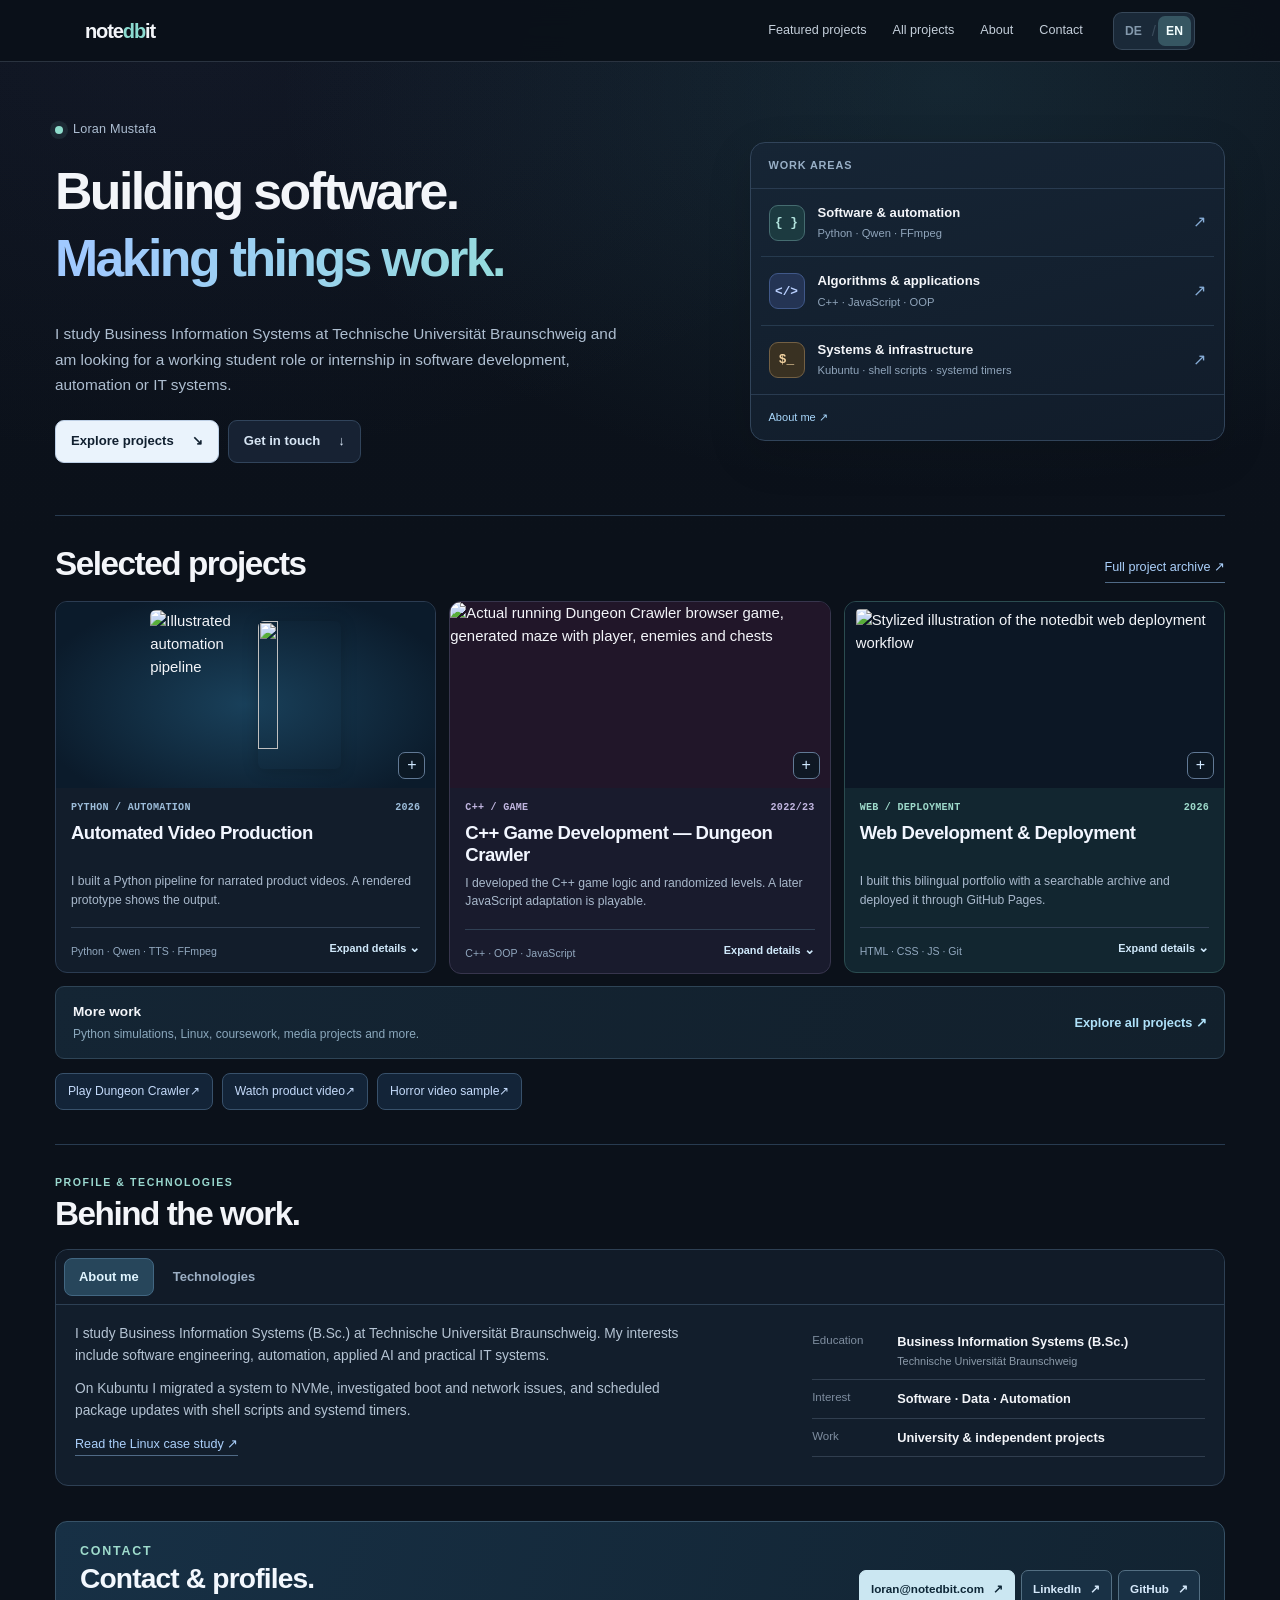
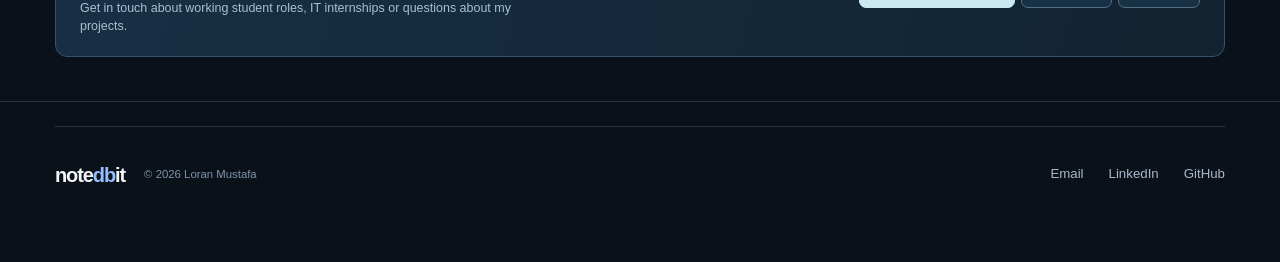
==== index.html @ 92173fb7 "Prepare notedbit portfolio for internship and working student applications" ====
<!DOCTYPE html>

<html lang="en"><head><meta charset="utf-8"/><meta content="width=device-width,initial-scale=1" name="viewport"/><title data-de="Loran Mustafa — Softwareentwicklung &amp; Automatisierung | notedbit">Loran Mustafa — Software Development &amp; Automation | notedbit</title><meta content="Loran Mustafa, Business Information Systems student seeking working student roles and internships. Selected projects in Python, C++, web development and Linux automation." data-content-de="Loran Mustafa studiert Wirtschaftsinformatik und sucht eine Werkstudentenstelle oder ein Praktikum. Projekte mit Python, C++, Webentwicklung und Linux-Automatisierung." name="description"/><meta content="#0a1018" name="theme-color"/><link href="https://notedbit.com/" rel="canonical"/><meta content="website" property="og:type"/><meta content="Loran Mustafa — Software Development &amp; Automation | notedbit" data-content-de="Loran Mustafa — Softwareentwicklung &amp; Automatisierung | notedbit" property="og:title"/><meta content="Loran Mustafa, Business Information Systems student seeking working student roles and internships. Selected projects in Python, C++, web development and Linux automation." data-content-de="Loran Mustafa studiert Wirtschaftsinformatik und sucht eine Werkstudentenstelle oder ein Praktikum. Projekte mit Python, C++, Webentwicklung und Linux-Automatisierung." property="og:description"/><meta content="https://notedbit.com/" property="og:url"/><meta content="https://notedbit.com/assets/og-preview.png" property="og:image"/><link href="assets/favicon.svg" rel="icon" type="image/svg+xml"/><link href="style.css" rel="stylesheet"/><script defer="" src="language.js"></script><script defer="" src="script.js"></script></head><body><a class="skip-link" href="#main-content"><span data-de="Zum Inhalt springen">Skip to content</span></a><header class="site-header" data-header=""><div class="nav-shell shell"><a aria-label="notedbit home" class="brand wordmark" href="index.html"><span>note</span><span class="wordmark-db">db</span><span>it</span></a><button aria-controls="primary-nav" aria-expanded="false" aria-label="Open navigation" class="nav-toggle" data-nav-toggle="" type="button"><span></span><span></span></button><nav aria-label="Primary navigation" class="site-nav" id="primary-nav"><a href="index.html#work"><span data-de="Ausgewählte Projekte">Featured projects</span></a><a href="projects/"><span data-de="Alle Projekte">All projects</span></a><a href="index.html#about"><span data-de="Über mich">About</span></a><a href="index.html#contact"><span data-de="Kontakt">Contact</span></a></nav><div aria-label="Sprache / Language" class="language-switch" data-language-switch="" role="group"><button aria-label="Deutsch wählen" aria-pressed="false" data-lang="de" lang="de" type="button">DE</button><span aria-hidden="true">/</span><button aria-label="Choose English" aria-pressed="true" data-lang="en" lang="en" type="button">EN</button></div></div></header>
<main class="studio-main" id="main-content" tabindex="-1">
<section class="studio-hero shell" id="top">
<div class="studio-hero-intro"><div class="studio-eyebrow"><span aria-hidden="true" class="studio-indicator"></span> Loran Mustafa</div>
<h1><span data-de="Software entwickeln.">Building software.</span><span class="studio-highlight" data-de="Ideen umsetzen.">Making things work.</span></h1>
<p class="studio-lede" data-de="Ich studiere Wirtschaftsinformatik an der Technischen Universität Braunschweig und suche eine Werkstudentenstelle oder ein Praktikum in Softwareentwicklung, Automatisierung oder IT-Systemen.">I study Business Information Systems at Technische Universität Braunschweig and am looking for a working student role or internship in software development, automation or IT systems.</p>
<div class="studio-hero-actions"><a class="studio-primary" href="#work"><span data-de="Projekte entdecken">Explore projects</span><span aria-hidden="true">↘</span></a><a class="studio-secondary" href="#contact"><span data-de="Kontakt aufnehmen">Get in touch</span><span aria-hidden="true">↓</span></a></div>
</div>
<aside aria-label="Project focus" class="studio-hero-focus" data-aria-label-de="Projektschwerpunkte"><div class="studio-hero-focus-top"><span data-de="ARBEITSGEBIETE">WORK AREAS</span></div>
<div class="studio-focus-rows">
<a href="projects/#video"><span aria-hidden="true" class="studio-focus-symbol studio-focus-symbol--mint">{ }</span><span><strong><span data-de="Software &amp; Automatisierung">Software &amp; automation</span></strong><small>Python · Qwen · FFmpeg</small></span><span aria-hidden="true">↗</span></a>
<a href="projects/#dungeon"><span aria-hidden="true" class="studio-focus-symbol studio-focus-symbol--blue">&lt;/&gt;</span><span><strong><span data-de="Algorithmen &amp; Anwendungen">Algorithms &amp; applications</span></strong><small>C++ · JavaScript · OOP</small></span><span aria-hidden="true">↗</span></a>
<a href="projects/linux-automation.html"><span aria-hidden="true" class="studio-focus-symbol studio-focus-symbol--amber">$_</span><span><strong><span data-de="Systeme &amp; Infrastruktur">Systems &amp; infrastructure</span></strong><small data-de="Kubuntu · Shell-Skripte · systemd-Timer">Kubuntu · shell scripts · systemd timers</small></span><span aria-hidden="true">↗</span></a>
</div>
<div class="studio-focus-bottom"><a href="#about"><span data-de="Über mich">About me</span> ↗</a></div>
</aside>
</section>
<section class="studio-work shell" id="work"><header class="studio-section-header"><div><h2 data-de="Ausgewählte Projekte">Selected projects</h2></div><a class="studio-small-link" href="projects/"><span data-de="Gesamtes Projektarchiv">Full project archive</span> ↗</a></header>
<div class="studio-project-grid"><details class="studio-project" id="featured-video">
<summary aria-label="Automated Video Production — project information" data-aria-label-de="Automatisierte Videoproduktion — Projektinformationen"><div class="studio-project-cover"><img alt="Illustrated automation pipeline" class="studio-cover-workflow" data-alt-de="Illustration der Automatisierungspipeline" loading="lazy" onerror="this.onerror=null;this.src='assets/trending-trove-poster.jpg'" src="assets/automated-video-thumbnail.webp"/><img alt="" aria-hidden="true" class="studio-cover-result" loading="lazy" src="assets/trending-trove-poster.jpg"/><span aria-hidden="true" class="studio-project-cover-mark">+</span></div>
<div class="studio-project-titleblock"><div class="studio-project-label"><span data-de="Python / Automatisierung">Python / Automation</span><span>2026</span></div><span class="archive-record-title"><span data-de="Automatisierte Videoproduktion">Automated Video Production</span></span><p class="archive-record-description"><span data-de="Ich habe eine Python-Pipeline für vertonte Produktvideos gebaut. Ein gerenderter Prototyp zeigt das Ergebnis.">I built a Python pipeline for narrated product videos. A rendered prototype shows the output.</span></p><div class="studio-project-foot"><span class="archive-record-stack">Python · Qwen · TTS · FFmpeg</span><span class="studio-project-more"><span class="studio-expand-label" data-de="Details aufklappen">Expand details</span><span class="studio-collapse-label" data-de="Schließen">Collapse</span> <span aria-hidden="true">⌄</span></span></div></div></summary>
<div class="studio-project-expanded"><p class="studio-project-expanded-kicker"><span data-de="Technische Umsetzung">Technical implementation</span></p><div class="archive-facts"><div class="archive-fact"><h4><span data-de="Von Produktinformationen zur Videoausgabe">From product information to video output</span></h4><p><span data-de="Die Anwendung soll aus ausgewählten Produktdaten vertonte Produktvideos im Hochformat erzeugen. Python verbindet Datenverarbeitung, lokale Textgenerierung, Audio und Rendering zu einem durchgängigen Ablauf.">The application is designed to generate narrated vertical product videos from selected product data. Python coordinates data processing, local text generation, audio and rendering in an end-to-end workflow.</span></p></div><div class="archive-fact"><h4><span data-de="Komponenten der Pipeline">Pipeline components</span></h4><p><span data-de="Die Pipeline verwendet ein lokales Qwen-Modell für Skripte, Kokoro zur Sprachsynthese und FFmpeg für das Videorendering. Szenenzeiten, Untertitel, Komposition und technische Prüfungen werden innerhalb der Anwendung verarbeitet. Eine Desktop-Oberfläche auf Basis von PySide6 gehört zum Projekt.">The pipeline uses a local Qwen model for scripts, Kokoro for speech synthesis and FFmpeg for video rendering. Scene timing, captions, composition and technical checks are handled within the application. A PySide6-based desktop interface is part of the project.</span></p></div></div><div class="studio-video-row"><video aria-label="Generated product video prototype" controls="" data-aria-label-de="Generierter Produktvideo-Prototyp" playsinline="" poster="assets/trending-trove-poster.jpg" preload="none"><source src="assets/trending-trove-prototype.mp4" type="video/mp4"/></video><p><span data-de="Frühere Ausgabe aus der Entwicklung, keine finale Version. Der dokumentierte Linux-Test verwendete eine andere Videodatei.">Earlier development output, not a final release. The documented Linux test used a different video file.</span></p></div><div class="studio-project-actions"><a class="studio-link" href="projects/#video"><span data-de="Projekt im Archiv">Open in archive</span> ↗</a><a class="studio-link muted" href="projects/trendingtrove.html"><span data-de="Ausführliche Dokumentation">Full case study</span> ↗</a></div></div>
</details><details class="studio-project" id="featured-dungeon">
<summary aria-label="C++ Game Development — Dungeon Crawler — project information" data-aria-label-de="C++-Spieleentwicklung — Dungeon Crawler — Projektinformationen"><div class="studio-project-cover"><img alt="Actual running Dungeon Crawler browser game, generated maze with player, enemies and chests" data-alt-de="Tatsächlicher laufender Dungeon Crawler im Browser mit Spielfigur, Gegnern und Truhen" loading="lazy" src="assets/dungeoncrawler-gameplay.png"/><span aria-hidden="true" class="studio-project-cover-mark">+</span></div>
<div class="studio-project-titleblock"><div class="studio-project-label"><span data-de="C++ / Spiel">C++ / Game</span><span>2022/23</span></div><span class="archive-record-title"><span data-de="C++-Spieleentwicklung — Dungeon Crawler">C++ Game Development — Dungeon Crawler</span></span><p class="archive-record-description"><span data-de="Ich habe die C++-Spiellogik und die zufällige Levelgenerierung entwickelt. Eine spätere JavaScript-Adaption ist spielbar.">I developed the C++ game logic and randomized levels. A later JavaScript adaptation is playable.</span></p><div class="studio-project-foot"><span class="archive-record-stack">C++ · OOP · JavaScript</span><span class="studio-project-more"><span class="studio-expand-label" data-de="Details aufklappen">Expand details</span><span class="studio-collapse-label" data-de="Schließen">Collapse</span> <span aria-hidden="true">⌄</span></span></div></div></summary>
<div class="studio-project-expanded"><p class="studio-project-expanded-kicker"><span data-de="Technische Umsetzung">Technical implementation</span></p><div class="archive-facts"><div class="archive-fact"><h4><span data-de="Ursprüngliches C++-Projekt">Original C++ project</span></h4><p><span data-de="Entwickelt im Rahmen von Algorithmen und Datenstrukturen an der Universität Osnabrück. Die ursprüngliche Umgebung verwendete AlgoViz / SVG für die Darstellung und umfasste Charaktere, Gegner, Kämpfe, Gegenstände, Truhen, Gold, Gifteffekte und Levelwechsel.">Developed as part of Algorithms and Data Structures at the University of Osnabrück. The original environment used AlgoViz / SVG for graphics and included characters, enemies, combat, items, chests, gold, poison effects and level progression.</span></p></div><div class="archive-fact"><h4><span data-de="Spiel- und Levelmechanik">Game and level logic</span></h4><p><span data-de="Der ursprüngliche Code enthält objektorientierte Klassen und eine rasterbasierte Dungeon-Logik. Zufällige Levelgenerierung und Prüfungen erreichbarer Bereiche gehören zur dokumentierten Implementierung. Der Browser-Port bildet ausgewählte Mechaniken mit JavaScript und den vorhandenen Pixel-Art-Grafiken nach.">The original code includes object-oriented classes and grid-based dungeon logic. Randomized level generation and checks for reachable areas are part of the documented implementation. The browser port reproduces selected mechanics using JavaScript and the existing pixel-art assets.</span></p></div></div><div class="studio-demo-note"><span data-de="Eine spielbare JavaScript-Adaption ist direkt im Projektarchiv integriert. Sie ist nicht die ursprüngliche C++-Ausführung.">The playable JavaScript adaptation is integrated into the project archive. It is not the original C++ executable.</span> <a href="projects/#dungeon"><span data-de="Spiel im Archiv laden">Load game in archive</span> ↗</a></div><div class="studio-project-actions"><a class="studio-link" href="projects/#dungeon"><span data-de="Projekt im Archiv">Open in archive</span> ↗</a><a class="studio-link muted" href="projects/dungeoncrawler.html"><span data-de="Ausführliche Dokumentation">Full case study</span> ↗</a></div></div>
</details><details class="studio-project" id="featured-website">
<summary aria-label="Web Development &amp; Deployment — project information" data-aria-label-de="Webentwicklung &amp; Bereitstellung — Projektinformationen"><div class="studio-project-cover"><img alt="Stylized illustration of the notedbit web deployment workflow" data-alt-de="Stilisierte Illustration der notedbit-Webentwicklung und Bereitstellung" loading="lazy" src="assets/web-deployment-thumbnail.webp"/><span aria-hidden="true" class="studio-project-cover-mark">+</span></div>
<div class="studio-project-titleblock"><div class="studio-project-label"><span data-de="Web / Bereitstellung">Web / Deployment</span><span>2026</span></div><span class="archive-record-title"><span data-de="Webentwicklung &amp; Bereitstellung">Web Development &amp; Deployment</span></span><p class="archive-record-description"><span data-de="Ich habe dieses zweisprachige Portfolio mit durchsuchbarem Archiv gebaut und über GitHub Pages bereitgestellt.">I built this bilingual portfolio with a searchable archive and deployed it through GitHub Pages.</span></p><div class="studio-project-foot"><span class="archive-record-stack">HTML · CSS · JS · Git</span><span class="studio-project-more"><span class="studio-expand-label" data-de="Details aufklappen">Expand details</span><span class="studio-collapse-label" data-de="Schließen">Collapse</span> <span aria-hidden="true">⌄</span></span></div></div></summary>
<div class="studio-project-expanded"><p class="studio-project-expanded-kicker"><span data-de="Technische Umsetzung">Technical implementation</span></p><div class="archive-facts"><div class="archive-fact"><h4><span data-de="HTML, CSS und JavaScript">Plain HTML, CSS and JavaScript</span></h4><p><span data-de="notedbit wird ohne Frontend-Framework oder Backend umgesetzt. Die Website enthält responsive Navigation, eine zweisprachige Oberfläche, Projektseiten, einen Videoplayer und eine interaktive JavaScript-Spieladaption.">notedbit is built without a frontend framework or backend. The site includes responsive navigation, a bilingual interface, project pages, a media player and an interactive JavaScript game adaptation.</span></p></div><div class="archive-fact"><h4><span data-de="Versioniert und veröffentlicht">Versioned and published</span></h4><p><span data-de="Der Quellcode wird mit Git und GitHub verwaltet und über GitHub Pages unter einer eigenen Domain bereitgestellt. Das öffentliche Repository dokumentiert die Seitenstruktur und den verfügbaren Quellcode.">The source is managed with Git and GitHub and served through GitHub Pages under a custom domain. The public repository documents the site structure and the available source code.</span></p></div></div><div class="studio-project-actions"><a class="studio-link" href="https://github.com/notedbit/notedbit"><span data-de="Quellcode ansehen">View source code</span> ↗</a><a class="studio-link muted" href="projects/web-development.html"><span data-de="Ausführliche Dokumentation">Full case study</span> ↗</a></div></div>
</details></div>
<div class="studio-more-work"><span><b><span data-de="Weitere Arbeiten">More work</span></b><span data-de="Python-Simulationen, Linux, Studienübungen, Medienprojekte und mehr.">Python simulations, Linux, coursework, media projects and more.</span></span><a href="projects/"><span data-de="Alle Projekte erkunden">Explore all projects</span> ↗</a></div><nav aria-label="Try the projects" class="studio-demo-shortcuts" data-aria-label-de="Projekte ausprobieren">
<a href="games/dungeoncrawler/" rel="noopener" target="_blank"><span data-de="Dungeon Crawler spielen">Play Dungeon Crawler</span> ↗</a>
<a href="projects/trendingtrove.html#video-sample"><span data-de="Produktvideo ansehen">Watch product video</span> ↗</a>
<a href="projects/#horror"><span data-de="Horror-Videobeispiel">Horror video sample</span> ↗</a>
</nav>
</section>
<section class="studio-about shell" id="about"><div class="studio-section-header studio-about-header"><div><p class="studio-section-label"><span data-de="PROFIL &amp; TECHNOLOGIEN">PROFILE &amp; TECHNOLOGIES</span></p><h2><span data-de="Hinter den Projekten.">Behind the work.</span></h2></div></div>
<div class="studio-tabs" data-studio-tabs="">
<div aria-label="Profile and technologies" class="studio-tab-list" data-aria-label-de="Profil und Technologien" role="tablist">
<button aria-controls="studio-panel-profile" aria-selected="true" data-studio-tab="profile" id="studio-tab-profile" role="tab" tabindex="0" type="button"><span data-de="Über mich">About me</span></button>
<button aria-controls="studio-panel-stack" aria-selected="false" data-studio-tab="stack" id="studio-tab-stack" role="tab" tabindex="-1" type="button"><span data-de="Technologien">Technologies</span></button>
</div>
<div aria-labelledby="studio-tab-profile" class="studio-tab-panel" id="studio-panel-profile" role="tabpanel" tabindex="0"><div class="profile-columns"><div class="profile-copy"><p><span data-de="Ich studiere Wirtschaftsinformatik (B.Sc.) an der Technischen Universität Braunschweig. Meine Interessen liegen in Softwareentwicklung, Automatisierung, angewandter KI und praktischen IT-Systemen.">I study Business Information Systems (B.Sc.) at Technische Universität Braunschweig. My interests include software engineering, automation, applied AI and practical IT systems.</span></p><p><span data-de="Unter Kubuntu habe ich ein System auf NVMe migriert, Boot- und Netzwerkprobleme untersucht und Paketupdates mit Shell-Skripten und systemd-Timern geplant.">On Kubuntu I migrated a system to NVMe, investigated boot and network issues, and scheduled package updates with shell scripts and systemd timers.</span></p><p><a class="studio-small-link" href="projects/linux-automation.html"><span data-de="Linux-Fallstudie lesen">Read the Linux case study</span> ↗</a></p></div><div class="profile-facts"><div><span><span data-de="Studium">Education</span></span><b><span data-de="Wirtschaftsinformatik (B.Sc.)">Business Information Systems (B.Sc.)</span></b><small>Technische Universität Braunschweig</small></div><div><span><span data-de="Interesse">Interest</span></span><b><span data-de="Software · Daten · Automatisierung">Software · Data · Automation</span></b></div><div><span><span data-de="Praxis">Work</span></span><b><span data-de="Studien- und Eigenprojekte">University &amp; independent projects</span></b></div></div></div></div>
<div aria-labelledby="studio-tab-stack" class="studio-tab-panel" hidden="" id="studio-panel-stack" role="tabpanel" tabindex="0"><div class="studio-stack-intro" id="skills"><span data-de="In den Fallstudien zeige ich, wie ich die Technologien eingesetzt habe.">The case studies show how I used these technologies.</span></div><div class="skills-board"><div><h3><span data-de="Programmierung &amp; Web">Programming &amp; web</span></h3><p>Python · C++ · JavaScript · HTML · CSS</p><a class="studio-small-link" href="projects/web-development.html"><span data-de="Web-Fallstudie">Web case study</span> ↗</a></div><div><h3 data-de="Rechnerarchitektur">Computer architecture</h3><p>RISC-V · Digital</p><a class="studio-small-link" href="projects/coursework.html#hardware"><span data-de="Studienarbeiten">Coursework</span> ↗</a></div><div><h3><span data-de="Entwicklung &amp; Systeme">Development &amp; Systems</span></h3><p data-de="Linux · Shell-Skripte · systemd · Git · GitHub">Linux · Shell scripting · systemd · Git · GitHub</p><a class="studio-small-link" href="projects/linux-automation.html"><span data-de="Linux-Fallstudie">Linux case study</span> ↗</a></div><div><h3><span data-de="Bibliotheken &amp; Automatisierung">Libraries &amp; Automation</span></h3><p data-de="Lokale LLMs (Qwen) · Sprachsynthese (Kokoro) · FFmpeg · PySide6 · pygame">Local LLMs (Qwen) · TTS (Kokoro) · FFmpeg · PySide6 · pygame</p><a class="studio-small-link" href="projects/trendingtrove.html"><span data-de="Fallstudie zur Videoproduktion">Video production case study</span> ↗</a></div></div></div>
</div>
</section>
<section class="studio-contact shell" id="contact"><div class="contact-panel"><div><p class="micro-label"><span data-de="KONTAKT">CONTACT</span></p><h2><span data-de="Kontakt &amp; Profile.">Contact &amp; profiles.</span></h2><p><span data-de="Ich freue mich über Anfragen zu Werkstudentenstellen und Praktika in der IT sowie über Fragen zu meinen Projekten.">Get in touch about working student roles, IT internships or questions about my projects.</span></p></div><div class="contact-actions"><a class="button button-primary" href="mailto:loran@notedbit.com"><span>loran@notedbit.com</span><span aria-hidden="true">↗</span></a><a class="button button-secondary" href="https://www.linkedin.com/in/loran-mustafa"><span data-de="LinkedIn">LinkedIn</span><span aria-hidden="true">↗</span></a><a class="button button-secondary" href="https://github.com/notedbit"><span data-de="GitHub">GitHub</span><span aria-hidden="true">↗</span></a></div></div></section>
</main><footer class="site-footer portfolio-footer"><div class="footer-shell shell"><div class="footer-identity"><a aria-label="notedbit home" class="brand wordmark" href="index.html"><span>note</span><span class="wordmark-db">db</span><span>it</span></a><p>© <span data-year="">2026</span> Loran Mustafa</p></div><div class="footer-meta"><a href="mailto:loran@notedbit.com">Email</a><a href="https://www.linkedin.com/in/loran-mustafa" rel="noopener noreferrer" target="_blank">LinkedIn</a><a href="https://github.com/notedbit" rel="noopener noreferrer" target="_blank">GitHub</a></div></div></footer></body></html>
---- style.css ----
/* ------------------------------
   notedbit — base
------------------------------ */

:root {
  --bg: #0b0d10;
  --bg-elevated: #0f1216;
  --surface: #12161b;
  --surface-2: #171c22;
  --surface-3: #1c2229;
  --text: #f2f4f7;
  --text-soft: #b9c0c9;
  --muted: #7f8894;
  --border: rgba(255, 255, 255, 0.09);
  --border-strong: rgba(255, 255, 255, 0.15);
  --accent: #8bb8ff;
  --accent-soft: rgba(139, 184, 255, 0.13);
  --accent-glow: rgba(139, 184, 255, 0.16);
  --success: #78d7a6;
  --shadow: 0 28px 80px rgba(0, 0, 0, 0.35);
  --radius-sm: 12px;
  --radius-md: 18px;
  --radius-lg: 28px;
  --max-width: 1180px;
  --header-height: 72px;
  --transition: 180ms ease;
}

*,
*::before,
*::after {
  box-sizing: border-box;
}

html {
  scroll-behavior: smooth;
  scroll-padding-top: calc(var(--header-height) + 24px);
}

body {
  margin: 0;
  min-width: 320px;
  overflow-x: hidden;
  background:
    radial-gradient(circle at 50% -10%, rgba(103, 142, 205, 0.09), transparent 38rem),
    var(--bg);
  color: var(--text);
  font-family:
    Inter,
    ui-sans-serif,
    -apple-system,
    BlinkMacSystemFont,
    "Segoe UI",
    sans-serif;
  font-size: 16px;
  line-height: 1.6;
  text-rendering: optimizeLegibility;
  -webkit-font-smoothing: antialiased;
}

body.nav-open {
  overflow: hidden;
}

a {
  color: inherit;
  text-decoration: none;
}

button,
a {
  -webkit-tap-highlight-color: transparent;
}

button {
  font: inherit;
}

img,
svg {
  display: block;
  max-width: 100%;
}

::selection {
  background: rgba(139, 184, 255, 0.26);
  color: var(--text);
}

:focus-visible {
  outline: 2px solid var(--accent);
  outline-offset: 4px;
}

.skip-link {
  position: fixed;
  top: 12px;
  left: 12px;
  z-index: 999;
  padding: 10px 14px;
  border-radius: 10px;
  background: var(--text);
  color: var(--bg);
  transform: translateY(-160%);
  transition: transform var(--transition);
}

.skip-link:focus {
  transform: translateY(0);
}

/* ------------------------------
   Shared layout
------------------------------ */

.section-shell,
.nav-shell,
.footer-shell {
  width: min(calc(100% - 40px), var(--max-width));
  margin-inline: auto;
}

.section-shell {
  padding-block: 112px;
}

.section-heading {
  display: grid;
  grid-template-columns: minmax(0, 1fr) minmax(300px, 480px);
  align-items: end;
  gap: 56px;
  margin-bottom: 48px;
}

.section-heading.compact {
  display: block;
  margin-bottom: 0;
}

.section-heading h2,
.contact-card h2 {
  margin: 0;
  font-size: clamp(2rem, 4vw, 3.55rem);
  line-height: 1.03;
  letter-spacing: -0.05em;
  font-weight: 650;
}

.section-heading > p,
.contact-card p,
.about-copy p {
  color: var(--text-soft);
}

.section-heading > p {
  margin: 0;
}

.section-kicker {
  margin: 0 0 12px;
  color: var(--muted);
  font-size: 0.76rem;
  font-weight: 700;
  letter-spacing: 0.14em;
  text-transform: uppercase;
}

.status-dot {
  width: 7px;
  height: 7px;
  border-radius: 50%;
  background: var(--success);
  box-shadow: 0 0 0 5px rgba(120, 215, 166, 0.08);
}

/* ------------------------------
   Header
------------------------------ */

.site-header {
  position: sticky;
  top: 0;
  z-index: 100;
  height: var(--header-height);
  border-bottom: 1px solid transparent;
  background: rgba(11, 13, 16, 0.7);
  backdrop-filter: blur(18px);
  -webkit-backdrop-filter: blur(18px);
  transition:
    border-color var(--transition),
    background var(--transition);
}

.site-header.is-scrolled {
  border-color: var(--border);
  background: rgba(11, 13, 16, 0.9);
}

.nav-shell {
  height: 100%;
  display: flex;
  align-items: center;
  justify-content: space-between;
}

.brand {
  display: inline-flex;
  align-items: center;
  gap: 10px;
  font-size: 0.98rem;
  font-weight: 680;
  letter-spacing: -0.02em;
}

.brand-mark {
  width: 29px;
  height: 29px;
  display: grid;
  place-items: center;
  border: 1px solid var(--border-strong);
  border-radius: 9px;
  background:
    linear-gradient(145deg, rgba(255, 255, 255, 0.06), transparent 60%),
    var(--surface-2);
  color: var(--text);
  font-size: 0.8rem;
  font-weight: 750;
  box-shadow: inset 0 1px rgba(255, 255, 255, 0.07);
}

.site-nav {
  display: flex;
  align-items: center;
  gap: 5px;
}

.site-nav > a {
  display: inline-flex;
  align-items: center;
  gap: 6px;
  padding: 9px 12px;
  border-radius: 10px;
  color: var(--text-soft);
  font-size: 0.9rem;
  transition:
    color var(--transition),
    background var(--transition);
}

.site-nav > a:hover {
  color: var(--text);
  background: rgba(255, 255, 255, 0.05);
}

.site-nav svg {
  width: 13px;
  height: 13px;
  fill: none;
  stroke: currentColor;
  stroke-width: 1.7;
  stroke-linecap: round;
  stroke-linejoin: round;
}

.site-nav .nav-contact {
  margin-left: 5px;
  border: 1px solid var(--border);
  background: rgba(255, 255, 255, 0.035);
  color: var(--text);
}

.nav-toggle {
  display: none;
  width: 42px;
  height: 42px;
  padding: 0;
  border: 1px solid var(--border);
  border-radius: 11px;
  background: var(--surface);
  color: var(--text);
  cursor: pointer;
}

.nav-toggle span {
  position: absolute;
  width: 16px;
  height: 1.5px;
  background: currentColor;
  transition:
    transform var(--transition),
    opacity var(--transition);
}

.nav-toggle span:first-child {
  transform: translateY(-3px);
}

.nav-toggle span:last-child {
  transform: translateY(3px);
}

.nav-toggle[aria-expanded="true"] span:first-child {
  transform: rotate(45deg);
}

.nav-toggle[aria-expanded="true"] span:last-child {
  transform: rotate(-45deg);
}

/* ------------------------------
   Hero
------------------------------ */

.hero {
  min-height: calc(100svh - var(--header-height));
  display: grid;
  grid-template-columns: minmax(0, 1.05fr) minmax(360px, 0.95fr);
  align-items: center;
  gap: 80px;
  padding-top: 96px;
  padding-bottom: 104px;
}

.eyebrow {
  display: inline-flex;
  align-items: center;
  gap: 10px;
  margin-bottom: 22px;
  color: var(--text-soft);
  font-size: 0.78rem;
  font-weight: 650;
  letter-spacing: 0.08em;
  text-transform: uppercase;
}

.hero h1 {
  max-width: 820px;
  margin: 0;
  font-size: clamp(3.7rem, 7.3vw, 7rem);
  font-weight: 660;
  line-height: 0.94;
  letter-spacing: -0.067em;
}

.hero-muted {
  display: block;
  color: #aeb7c2;
}

.hero-intro {
  max-width: 650px;
  margin: 30px 0 0;
  color: var(--text-soft);
  font-size: clamp(1rem, 1.4vw, 1.12rem);
}

.hero-actions,
.project-links,
.contact-actions {
  display: flex;
  flex-wrap: wrap;
  gap: 12px;
}

.hero-actions {
  margin-top: 34px;
}

.button {
  min-height: 44px;
  display: inline-flex;
  align-items: center;
  justify-content: center;
  gap: 9px;
  padding: 0 16px;
  border: 1px solid var(--border);
  border-radius: 12px;
  font-size: 0.9rem;
  font-weight: 650;
  transition:
    transform var(--transition),
    border-color var(--transition),
    background var(--transition),
    color var(--transition);
}

.button:hover {
  transform: translateY(-1px);
}

.button svg {
  width: 16px;
  height: 16px;
  fill: none;
  stroke: currentColor;
  stroke-width: 1.8;
  stroke-linecap: round;
  stroke-linejoin: round;
}

.button .github-icon {
  fill: currentColor;
  stroke: none;
}

.button-primary {
  border-color: rgba(255, 255, 255, 0.8);
  background: var(--text);
  color: #0b0d10;
}

.button-primary:hover {
  background: #ffffff;
}

.button-secondary {
  background: rgba(255, 255, 255, 0.035);
  color: var(--text);
}

.button-secondary:hover {
  border-color: var(--border-strong);
  background: rgba(255, 255, 255, 0.06);
}

.hero-visual {
  position: relative;
  min-height: 490px;
  display: grid;
  place-items: center;
  isolation: isolate;
}

.visual-grid {
  position: absolute;
  inset: 1% -12% -2%;
  z-index: -2;
  opacity: 0.55;
  background-image:
    linear-gradient(rgba(255,255,255,.045) 1px, transparent 1px),
    linear-gradient(90deg, rgba(255,255,255,.045) 1px, transparent 1px);
  background-size: 34px 34px;
  mask-image: radial-gradient(circle at center, #000 20%, transparent 72%);
  -webkit-mask-image: radial-gradient(circle at center, #000 20%, transparent 72%);
}

.hero-visual::before {
  content: "";
  position: absolute;
  width: 420px;
  height: 420px;
  border-radius: 50%;
  z-index: -1;
  background: radial-gradient(circle, var(--accent-glow), transparent 68%);
  filter: blur(3px);
}

.terminal-card {
  width: min(100%, 500px);
  overflow: hidden;
  border: 1px solid var(--border-strong);
  border-radius: 22px;
  background:
    linear-gradient(180deg, rgba(255, 255, 255, 0.025), transparent 20%),
    rgba(18, 22, 27, 0.94);
  box-shadow:
    var(--shadow),
    inset 0 1px rgba(255, 255, 255, 0.05);
}

.terminal-topbar,
.terminal-footer {
  display: flex;
  align-items: center;
  justify-content: space-between;
}

.terminal-topbar {
  height: 52px;
  padding: 0 18px;
  border-bottom: 1px solid var(--border);
  color: var(--muted);
  font-size: 0.77rem;
}

.window-dots {
  display: inline-flex;
  gap: 6px;
}

.window-dots span {
  width: 7px;
  height: 7px;
  border-radius: 50%;
  background: #58616c;
}

.window-dots span:nth-child(2) {
  opacity: 0.72;
}

.window-dots span:nth-child(3) {
  opacity: 0.48;
}

.terminal-content {
  display: grid;
  gap: 2px;
  padding: 28px 24px 30px;
  font-family:
    "SFMono-Regular",
    Consolas,
    "Liberation Mono",
    monospace;
}

.terminal-content p {
  display: grid;
  grid-template-columns: 84px 1fr;
  gap: 16px;
  margin: 0;
  padding: 10px 0;
  border-bottom: 1px dashed rgba(255, 255, 255, 0.06);
  color: #d6dbe1;
  font-size: 0.8rem;
}

.terminal-content p:last-child {
  border-bottom: 0;
}

.terminal-key {
  color: var(--muted);
}

.live-label {
  color: var(--success);
}

.terminal-footer {
  padding: 13px 18px;
  border-top: 1px solid var(--border);
  color: var(--muted);
  font-size: 0.72rem;
}

.terminal-pulse {
  width: 6px;
  height: 6px;
  border-radius: 50%;
  background: var(--accent);
  box-shadow: 0 0 0 5px var(--accent-soft);
}

.floating-note {
  position: absolute;
  width: 178px;
  padding: 14px 15px;
  border: 1px solid var(--border);
  border-radius: 15px;
  background: rgba(23, 28, 34, 0.9);
  box-shadow: 0 16px 35px rgba(0, 0, 0, 0.24);
  backdrop-filter: blur(12px);
}

.floating-note span {
  color: var(--muted);
  font-size: 0.68rem;
  font-weight: 700;
  letter-spacing: 0.1em;
}

.floating-note p {
  margin: 5px 0 0;
  color: var(--text-soft);
  font-size: 0.78rem;
  line-height: 1.45;
}

.floating-note-a {
  top: 36px;
  right: -28px;
}

.floating-note-b {
  left: -32px;
  bottom: 28px;
}

/* ------------------------------
   Projects
------------------------------ */

.projects-section {
  border-top: 1px solid var(--border);
}

.project-card {
  overflow: hidden;
  display: grid;
  grid-template-columns: minmax(0, 1.15fr) minmax(300px, 0.85fr);
  min-height: 530px;
  border: 1px solid var(--border);
  border-radius: var(--radius-lg);
  background:
    linear-gradient(145deg, rgba(255, 255, 255, 0.025), transparent 40%),
    var(--surface);
  box-shadow: 0 18px 50px rgba(0, 0, 0, 0.18);
  transition:
    transform 240ms ease,
    border-color 240ms ease,
    box-shadow 240ms ease;
}

.project-card:hover {
  transform: translateY(-3px);
  border-color: var(--border-strong);
  box-shadow: 0 28px 70px rgba(0, 0, 0, 0.26);
}

.project-preview {
  position: relative;
  min-height: 100%;
  display: grid;
  place-items: center;
  padding: 42px;
  overflow: hidden;
  background:
    linear-gradient(rgba(255, 255, 255, 0.035) 1px, transparent 1px),
    linear-gradient(90deg, rgba(255, 255, 255, 0.035) 1px, transparent 1px),
    radial-gradient(circle at 50% 35%, rgba(139, 184, 255, 0.14), transparent 46%),
    #0e1115;
  background-size: 28px 28px, 28px 28px, auto, auto;
}

.project-preview::after {
  content: "";
  position: absolute;
  inset: 0;
  pointer-events: none;
  background: linear-gradient(180deg, transparent 55%, rgba(11, 13, 16, 0.22));
}

.preview-browser {
  width: min(100%, 560px);
  overflow: hidden;
  border: 1px solid rgba(255, 255, 255, 0.14);
  border-radius: 18px;
  background: #101419;
  box-shadow: 0 24px 70px rgba(0, 0, 0, 0.42);
  transform: rotate(-1.2deg);
  transition: transform 260ms ease;
}

.project-card:hover .preview-browser {
  transform: rotate(0deg) scale(1.012);
}

.preview-toolbar {
  height: 42px;
  display: grid;
  grid-template-columns: auto 1fr auto;
  align-items: center;
  gap: 14px;
  padding: 0 14px;
  border-bottom: 1px solid var(--border);
  background: #151a20;
}

.preview-url {
  justify-self: center;
  width: min(70%, 220px);
  padding: 5px 12px;
  border: 1px solid rgba(255, 255, 255, 0.06);
  border-radius: 8px;
  background: rgba(255, 255, 255, 0.03);
  color: #77818d;
  font-family: monospace;
  font-size: 0.64rem;
  text-align: center;
}

.preview-page {
  min-height: 315px;
  padding: 24px;
}

.preview-nav {
  display: flex;
  align-items: center;
  gap: 13px;
}

.preview-nav span:not(.preview-logo) {
  width: 34px;
  height: 4px;
  border-radius: 999px;
  background: #343b44;
}

.preview-logo {
  width: 17px;
  height: 17px;
  margin-right: auto;
  border: 1px solid #3c4651;
  border-radius: 5px;
  background: #1c2229;
}

.preview-hero {
  padding: 62px 0 44px;
}

.preview-label,
.preview-title,
.preview-copy {
  border-radius: 999px;
  background: #313944;
}

.preview-label {
  width: 76px;
  height: 6px;
  margin-bottom: 17px;
  background: #54667b;
}

.preview-title {
  height: 20px;
  margin-bottom: 8px;
  background: #e3e7eb;
}

.preview-title-long {
  width: 76%;
}

.preview-title-short {
  width: 58%;
}

.preview-copy {
  width: 64%;
  height: 6px;
  margin-top: 19px;
  background: #48515c;
}

.preview-copy-short {
  width: 48%;
  margin-top: 7px;
}

.preview-card-row {
  display: grid;
  grid-template-columns: 1.15fr 0.85fr;
  gap: 10px;
}

.preview-mini-card {
  height: 76px;
  border: 1px solid #2b333c;
  border-radius: 10px;
  background: #171d23;
}

.preview-mini-card-muted {
  opacity: 0.62;
}

.project-content {
  display: flex;
  flex-direction: column;
  justify-content: space-between;
  gap: 26px;
  padding: 38px 36px;
}

.project-topline {
  display: flex;
  align-items: center;
  justify-content: space-between;
}

.project-index {
  color: var(--muted);
  font-family: monospace;
  font-size: 0.74rem;
}

.project-status {
  display: inline-flex;
  align-items: center;
  gap: 9px;
  color: var(--text-soft);
  font-size: 0.76rem;
}

.project-content h3 {
  margin: 0 0 14px;
  font-size: clamp(2rem, 3.3vw, 3rem);
  line-height: 1;
  letter-spacing: -0.05em;
}

.project-description {
  max-width: 520px;
  margin: 0;
  color: var(--text-soft);
}

.tag-list,
.tools-list {
  margin: 0;
  padding: 0;
  list-style: none;
}

.tag-list {
  display: flex;
  flex-wrap: wrap;
  gap: 8px;
}

.tag-list li {
  padding: 7px 10px;
  border: 1px solid var(--border);
  border-radius: 999px;
  background: rgba(255, 255, 255, 0.025);
  color: var(--muted);
  font-size: 0.74rem;
}

.text-link {
  display: inline-flex;
  align-items: center;
  gap: 7px;
  color: var(--text);
  font-size: 0.86rem;
  font-weight: 650;
}

.text-link svg {
  width: 14px;
  height: 14px;
  fill: none;
  stroke: currentColor;
  stroke-width: 1.7;
  stroke-linecap: round;
  stroke-linejoin: round;
  transition: transform var(--transition);
}

.text-link:hover svg {
  transform: translate(2px, -2px);
}

.muted-link {
  color: var(--text-soft);
}

/* ------------------------------
   About / Tools
------------------------------ */

.about-section {
  border-top: 1px solid var(--border);
}

.about-grid {
  display: grid;
  grid-template-columns: 0.95fr 1.05fr;
  gap: 96px;
  align-items: start;
}

.about-copy {
  max-width: 650px;
}

.about-copy p {
  margin: 0 0 20px;
  font-size: clamp(1.02rem, 1.45vw, 1.13rem);
}

.tools-panel {
  margin-top: 72px;
  padding: 30px;
  display: grid;
  grid-template-columns: 0.8fr 1.2fr;
  gap: 56px;
  border: 1px solid var(--border);
  border-radius: var(--radius-md);
  background: rgba(255, 255, 255, 0.018);
}

.tools-note {
  margin: 0;
  color: var(--muted);
  font-size: 0.88rem;
}

.tools-list {
  display: grid;
  grid-template-columns: repeat(5, minmax(0, 1fr));
  gap: 10px;
}

.tools-list li {
  min-width: 0;
  display: flex;
  flex-direction: column;
  gap: 14px;
  padding: 16px;
  border: 1px solid var(--border);
  border-radius: 14px;
  background: var(--surface);
  transition:
    border-color var(--transition),
    background var(--transition);
}

.tools-list li:hover {
  border-color: var(--border-strong);
  background: var(--surface-2);
}

.tool-icon {
  width: 31px;
  height: 31px;
  display: grid;
  place-items: center;
  border: 1px solid var(--border);
  border-radius: 9px;
  background: #0e1115;
  color: var(--text-soft);
  font-family: monospace;
  font-size: 0.64rem;
  font-weight: 700;
}

.tools-list li > span:last-child {
  overflow: hidden;
  color: var(--text-soft);
  font-size: 0.82rem;
  text-overflow: ellipsis;
}

/* ------------------------------
   Contact
------------------------------ */

.contact-section {
  padding-top: 56px;
}

.contact-card {
  position: relative;
  overflow: hidden;
  display: grid;
  grid-template-columns: 1fr auto;
  align-items: end;
  gap: 52px;
  padding: clamp(32px, 5vw, 58px);
  border: 1px solid var(--border-strong);
  border-radius: var(--radius-lg);
  background:
    radial-gradient(circle at 80% 20%, rgba(139, 184, 255, 0.11), transparent 28rem),
    var(--surface);
}

.contact-card::after {
  content: "";
  position: absolute;
  inset: 0;
  z-index: 0;
  opacity: 0.55;
  pointer-events: none;
  background-image:
    linear-gradient(rgba(255,255,255,.035) 1px, transparent 1px),
    linear-gradient(90deg, rgba(255,255,255,.035) 1px, transparent 1px);
  background-size: 32px 32px;
  mask-image: linear-gradient(90deg, transparent 18%, #000);
  -webkit-mask-image: linear-gradient(90deg, transparent 18%, #000);
}

.contact-card > * {
  position: relative;
  z-index: 1;
}

.contact-card h2 {
  max-width: 720px;
}

.contact-card p {
  max-width: 560px;
  margin: 18px 0 0;
}

.contact-actions {
  justify-content: flex-end;
}

/* ------------------------------
   Footer
------------------------------ */

.site-footer {
  padding: 24px 0 40px;
}

.footer-shell {
  min-height: 96px;
  display: flex;
  align-items: end;
  justify-content: space-between;
  gap: 40px;
  padding-top: 30px;
  border-top: 1px solid var(--border);
}

.footer-brand {
  margin-bottom: 10px;
}

.footer-shell p,
.footer-meta {
  color: var(--muted);
  font-size: 0.8rem;
}

.footer-shell p {
  margin: 0;
}

.footer-meta {
  display: flex;
  align-items: center;
  gap: 22px;
}

.footer-meta a {
  color: var(--text-soft);
  transition: color var(--transition);
}

.footer-meta a:hover {
  color: var(--text);
}

/* ------------------------------
   Reveal animation
------------------------------ */

.js .reveal {
  opacity: 0;
  transform: translateY(18px);
  transition:
    opacity 620ms cubic-bezier(.2,.7,.2,1),
    transform 620ms cubic-bezier(.2,.7,.2,1);
}

.js .reveal.is-visible {
  opacity: 1;
  transform: translateY(0);
}

/* ------------------------------
   Responsive
------------------------------ */

@media (max-width: 980px) {
  .hero {
    grid-template-columns: 1fr;
    gap: 38px;
    min-height: auto;
  }

  .hero-copy {
    max-width: 780px;
  }

  .hero-visual {
    min-height: 430px;
  }

  .floating-note-a {
    right: 2%;
  }

  .floating-note-b {
    left: 2%;
  }

  .project-card {
    grid-template-columns: 1fr;
  }

  .project-preview {
    min-height: 430px;
  }

  .about-grid {
    grid-template-columns: 1fr;
    gap: 40px;
  }

  .tools-panel {
    grid-template-columns: 1fr;
  }

  .contact-card {
    grid-template-columns: 1fr;
    align-items: start;
  }

  .contact-actions {
    justify-content: flex-start;
  }
}

@media (max-width: 760px) {
  :root {
    --header-height: 66px;
  }

  .section-shell,
  .nav-shell,
  .footer-shell {
    width: min(calc(100% - 28px), var(--max-width));
  }

  .section-shell {
    padding-block: 82px;
  }

  .site-header {
    background: rgba(11, 13, 16, 0.9);
  }

  .nav-toggle {
    position: relative;
    display: grid;
    place-items: center;
  }

  .site-nav {
    position: fixed;
    top: calc(var(--header-height) + 10px);
    left: 14px;
    right: 14px;
    display: grid;
    gap: 5px;
    padding: 10px;
    border: 1px solid var(--border-strong);
    border-radius: 16px;
    background: rgba(18, 22, 27, 0.98);
    box-shadow: 0 24px 70px rgba(0, 0, 0, 0.45);
    transform: translateY(-8px);
    opacity: 0;
    visibility: hidden;
    pointer-events: none;
    transition:
      opacity var(--transition),
      transform var(--transition),
      visibility var(--transition);
  }

  .site-nav.is-open {
    transform: translateY(0);
    opacity: 1;
    visibility: visible;
    pointer-events: auto;
  }

  .site-nav > a {
    min-height: 44px;
    padding-inline: 14px;
  }

  .site-nav .nav-contact {
    margin-left: 0;
  }

  .section-heading {
    grid-template-columns: 1fr;
    gap: 20px;
  }

  .hero {
    padding-top: 70px;
    padding-bottom: 84px;
  }

  .hero h1 {
    font-size: clamp(3.1rem, 13vw, 5.5rem);
  }

  .hero-visual {
    min-height: 390px;
  }

  .terminal-card {
    width: min(92%, 500px);
  }

  .floating-note {
    width: 154px;
  }

  .floating-note-a {
    top: 12px;
  }

  .floating-note-b {
    bottom: 8px;
  }

  .project-preview {
    min-height: 370px;
    padding: 26px;
  }

  .project-content {
    padding: 30px 26px;
  }

  .tools-list {
    grid-template-columns: repeat(2, minmax(0, 1fr));
  }

  .tools-list li:last-child {
    grid-column: 1 / -1;
  }

  .footer-shell {
    align-items: flex-start;
    flex-direction: column;
  }

  .footer-meta {
    width: 100%;
    justify-content: space-between;
  }
}

@media (max-width: 520px) {
  .hero h1 {
    letter-spacing: -0.055em;
  }

  .hero-intro {
    margin-top: 24px;
  }

  .hero-actions,
  .contact-actions {
    flex-direction: column;
    align-items: stretch;
  }

  .button {
    width: 100%;
  }

  .hero-visual {
    min-height: 360px;
  }

  .floating-note {
    display: none;
  }

  .terminal-card {
    width: 100%;
  }

  .terminal-content {
    padding-inline: 18px;
  }

  .terminal-content p {
    grid-template-columns: 72px 1fr;
    gap: 10px;
    font-size: 0.73rem;
  }

  .project-preview {
    min-height: 310px;
    padding: 18px;
  }

  .preview-page {
    min-height: 250px;
    padding: 18px;
  }

  .preview-hero {
    padding: 46px 0 34px;
  }

  .preview-title {
    height: 15px;
  }

  .project-topline {
    gap: 14px;
    align-items: flex-start;
  }

  .project-links {
    flex-direction: column;
    align-items: flex-start;
  }

  .tools-panel {
    padding: 22px;
    gap: 28px;
  }

  .contact-card {
    padding: 28px 22px;
  }
}

/* ------------------------------
   Reduced motion
------------------------------ */

@media (prefers-reduced-motion: reduce) {
  html {
    scroll-behavior: auto;
  }

  *,
  *::before,
  *::after {
    animation-duration: 0.01ms !important;
    animation-iteration-count: 1 !important;
    transition-duration: 0.01ms !important;
    scroll-behavior: auto !important;
  }

  .js .reveal {
    opacity: 1;
    transform: none;
  }
}
/* ------------------------------
   notedbit wordmark
------------------------------ */

.wordmark {
  font-size: 1rem;
  font-weight: 720;
  letter-spacing: -0.035em;
}

.wordmark-db {
  color: var(--accent);
  font-weight: 800;
}

.footer-brand.wordmark {
  margin-bottom: 10px;
}

/* ------------------------------
   Multi-project layout
------------------------------ */

.project-stack {
  display: grid;
  gap: 22px;
}

.project-card {
  min-height: 440px;
}

.project-card--social .project-preview {
  background:
    linear-gradient(rgba(255, 255, 255, 0.03) 1px, transparent 1px),
    linear-gradient(90deg, rgba(255, 255, 255, 0.03) 1px, transparent 1px),
    radial-gradient(circle at 50% 35%, rgba(139, 184, 255, 0.1), transparent 48%),
    #0e1115;
  background-size: 28px 28px, 28px 28px, auto, auto;
}

.project-card--site .project-preview {
  background:
    linear-gradient(rgba(255, 255, 255, 0.035) 1px, transparent 1px),
    linear-gradient(90deg, rgba(255, 255, 255, 0.035) 1px, transparent 1px),
    radial-gradient(circle at 50% 35%, rgba(139, 184, 255, 0.14), transparent 46%),
    #0e1115;
  background-size: 28px 28px, 28px 28px, auto, auto;
}

.project-status--neutral {
  color: var(--muted);
}

/* DungeonCrawler visual */

.dungeon-preview {
  background:
    radial-gradient(circle at 50% 42%, rgba(139, 184, 255, 0.12), transparent 44%),
    linear-gradient(rgba(255,255,255,.025) 1px, transparent 1px),
    linear-gradient(90deg, rgba(255,255,255,.025) 1px, transparent 1px),
    #0d1014;
  background-size: auto, 26px 26px, 26px 26px, auto;
}

.dungeon-window {
  width: min(100%, 520px);
  padding: 18px;
  border: 1px solid var(--border-strong);
  border-radius: 18px;
  background: rgba(16, 20, 25, 0.95);
  box-shadow: 0 24px 70px rgba(0, 0, 0, 0.38);
}

.dungeon-bar {
  display: flex;
  align-items: center;
  justify-content: space-between;
  gap: 16px;
  margin-bottom: 16px;
  color: var(--muted);
  font-family: "SFMono-Regular", Consolas, "Liberation Mono", monospace;
  font-size: 0.68rem;
}

.dungeon-map {
  display: grid;
  grid-template-columns: repeat(7, minmax(26px, 1fr));
  gap: 4px;
  padding: 10px;
  border: 1px solid rgba(255, 255, 255, 0.07);
  border-radius: 12px;
  background: #0a0d10;
}

.dungeon-map > span {
  aspect-ratio: 1;
  display: grid;
  place-items: center;
  border-radius: 5px;
  font-family: "SFMono-Regular", Consolas, monospace;
  font-size: clamp(0.7rem, 2vw, 1rem);
}

.dungeon-map .wall {
  background: #242b33;
  box-shadow: inset 0 0 0 1px rgba(255, 255, 255, 0.025);
}

.dungeon-map .floor {
  background: #151a20;
  color: var(--text-soft);
}

.dungeon-map .player {
  color: var(--accent);
  background: var(--accent-soft);
}

.dungeon-map .enemy {
  color: #f2a6a6;
}

.dungeon-map .chest,
.dungeon-map .gold {
  color: #e5cc83;
}

.dungeon-map .exit {
  color: var(--success);
}

.dungeon-legend {
  display: flex;
  flex-wrap: wrap;
  gap: 12px;
  margin-top: 13px;
  color: var(--muted);
  font-family: "SFMono-Regular", Consolas, monospace;
  font-size: 0.64rem;
}

.dungeon-legend b {
  color: var(--text-soft);
  font-weight: 700;
}

/* MemeSmoke visual */

.social-window {
  width: min(100%, 500px);
  overflow: hidden;
  padding: 22px;
  border: 1px solid var(--border-strong);
  border-radius: 20px;
  background:
    linear-gradient(145deg, rgba(255,255,255,.025), transparent 40%),
    #11151a;
  box-shadow: 0 24px 70px rgba(0,0,0,.36);
}

.social-head {
  display: flex;
  align-items: center;
  gap: 13px;
  padding-bottom: 18px;
  border-bottom: 1px solid var(--border);
}

.social-avatar {
  width: 42px;
  height: 42px;
  display: grid;
  place-items: center;
  border: 1px solid var(--border-strong);
  border-radius: 50%;
  background: var(--surface-3);
  color: var(--text);
  font-size: 0.72rem;
  font-weight: 750;
}

.social-head > div:last-child {
  display: grid;
  gap: 2px;
}

.social-head strong {
  font-size: 0.86rem;
}

.social-head span {
  color: var(--muted);
  font-size: 0.7rem;
}

.social-metrics {
  display: grid;
  grid-template-columns: repeat(3, 1fr);
  gap: 8px;
  margin: 18px 0;
}

.social-metrics > div {
  min-width: 0;
  padding: 14px 10px;
  border: 1px solid var(--border);
  border-radius: 12px;
  background: rgba(255,255,255,.02);
}

.social-metrics strong,
.social-metrics span {
  display: block;
}

.social-metrics strong {
  color: var(--text);
  font-size: 1.1rem;
  letter-spacing: -0.03em;
}

.social-metrics span {
  margin-top: 2px;
  color: var(--muted);
  font-size: 0.63rem;
}

.social-feed {
  display: grid;
  grid-template-columns: repeat(3, 1fr);
  gap: 6px;
}

.social-feed span {
  aspect-ratio: 1;
  border: 1px solid rgba(255,255,255,.055);
  border-radius: 8px;
  background:
    linear-gradient(135deg, rgba(139,184,255,.08), transparent 55%),
    #191f26;
}

.social-feed span:nth-child(2),
.social-feed span:nth-child(5) {
  background:
    linear-gradient(135deg, rgba(120,215,166,.06), transparent 55%),
    #151b20;
}

/* ------------------------------
   Project detail page
------------------------------ */

.project-detail-page {
  min-height: calc(100vh - var(--header-height));
}

.detail-hero {
  padding-top: 72px;
  border-bottom: 1px solid var(--border);
}

.back-link {
  display: inline-flex;
  align-items: center;
  gap: 8px;
  margin-bottom: 52px;
  color: var(--text-soft);
  font-size: 0.84rem;
  font-weight: 650;
}

.back-link:hover {
  color: var(--text);
}

.back-link svg {
  width: 15px;
  height: 15px;
  fill: none;
  stroke: currentColor;
  stroke-width: 1.8;
  stroke-linecap: round;
  stroke-linejoin: round;
}

.detail-hero-grid {
  display: grid;
  grid-template-columns: minmax(0, 0.9fr) minmax(380px, 1.1fr);
  gap: 72px;
  align-items: center;
}

.detail-hero h1 {
  margin: 0;
  font-size: clamp(3.4rem, 7vw, 6.8rem);
  line-height: 0.95;
  letter-spacing: -0.065em;
}

.detail-lead {
  max-width: 680px;
  margin: 28px 0 0;
  color: var(--text-soft);
  font-size: clamp(1rem, 1.35vw, 1.13rem);
}

.detail-tags {
  margin-top: 28px;
}

.detail-preview {
  min-height: 430px;
  border-radius: var(--radius-lg);
  border: 1px solid var(--border);
}

.detail-section {
  border-bottom: 1px solid var(--border);
}

.detail-grid {
  display: grid;
  grid-template-columns: repeat(2, minmax(0, 1fr));
  gap: 60px;
}

.detail-block {
  max-width: 600px;
}

.detail-block h2,
.detail-availability h2 {
  margin: 0 0 18px;
  font-size: clamp(1.8rem, 3vw, 2.8rem);
  line-height: 1.06;
  letter-spacing: -0.045em;
}

.detail-block p,
.detail-availability p {
  margin: 0;
  color: var(--text-soft);
}

.detail-availability {
  display: grid;
  grid-template-columns: minmax(0, 1fr) auto;
  align-items: end;
  gap: 48px;
  padding: 34px;
  border: 1px solid var(--border);
  border-radius: var(--radius-md);
  background: rgba(255,255,255,.018);
}

.detail-availability > div {
  max-width: 720px;
}

/* ------------------------------
   Responsive additions
------------------------------ */

@media (max-width: 980px) {
  .detail-hero-grid {
    grid-template-columns: 1fr;
    gap: 42px;
  }

  .detail-grid {
    grid-template-columns: 1fr;
    gap: 46px;
  }

  .detail-availability {
    grid-template-columns: 1fr;
    align-items: start;
  }
}

@media (max-width: 760px) {
  .project-card {
    min-height: 0;
  }

  .dungeon-window,
  .social-window {
    width: 100%;
  }

  .detail-hero {
    padding-top: 56px;
  }

  .back-link {
    margin-bottom: 38px;
  }

  .detail-preview {
    min-height: 360px;
  }

  .footer-meta {
    flex-wrap: wrap;
    justify-content: flex-start;
  }
}

@media (max-width: 520px) {
  .dungeon-map {
    grid-template-columns: repeat(7, minmax(22px, 1fr));
    gap: 3px;
    padding: 8px;
  }

  .dungeon-bar {
    align-items: flex-start;
    flex-direction: column;
    gap: 3px;
  }

  .social-metrics {
    grid-template-columns: 1fr;
  }

  .social-metrics > div {
    display: flex;
    align-items: baseline;
    justify-content: space-between;
    gap: 12px;
  }

  .social-metrics span {
    text-align: right;
  }

  .detail-preview {
    min-height: 310px;
    padding: 16px;
  }

  .detail-availability {
    padding: 24px 20px;
  }
}


/* ------------------------------
   Revision: simplified hero
------------------------------ */

.hero {
  display: block;
  min-height: auto;
  padding-top: 112px;
  padding-bottom: 118px;
}

.hero-copy {
  max-width: 980px;
}

.hero h1 {
  max-width: 940px;
  font-size: clamp(3.5rem, 6.4vw, 6.4rem);
}

.hero-intro {
  max-width: 690px;
}

.project-topline {
  justify-content: flex-start;
}

@media (max-width: 760px) {
  .hero {
    padding-top: 76px;
    padding-bottom: 84px;
  }

  .hero h1 {
    font-size: clamp(3rem, 13vw, 5.2rem);
  }
}


/* ------------------------------
   DungeonCrawler real asset preview
------------------------------ */

.project-image-preview {
  padding: 0;
  min-height: 100%;
  background: #0a0d10;
}

.project-image-preview img {
  width: 100%;
  height: 100%;
  min-height: 360px;
  display: block;
  object-fit: cover;
  image-rendering: pixelated;
}

.detail-preview.project-image-preview {
  overflow: hidden;
}

.detail-preview.project-image-preview img {
  min-height: 430px;
}

.detail-actions {
  margin-top: 28px;
}

@media (max-width: 760px) {
  .project-image-preview img,
  .detail-preview.project-image-preview img {
    min-height: 320px;
  }
}


/* ------------------------------
   MemeSmoke image grid
------------------------------ */

.social-feed span {
  overflow: hidden;
  background: #141a20;
}

.social-feed img {
  width: 100%;
  height: 100%;
  display: block;
  object-fit: cover;
}


/* ------------------------------
   MemeSmoke clean achievement grid
------------------------------ */

.social-feed--achievements {
  grid-template-columns: repeat(3, 1fr);
  gap: 10px;
}

.social-feed--achievements span {
  aspect-ratio: 1;
  overflow: hidden;
  border-radius: 12px;
  background: #151b21;
}

.social-feed--achievements img {
  width: 100%;
  height: 100%;
  display: block;
  object-fit: cover;
}

@media (max-width: 640px) {
  .social-feed--achievements {
    grid-template-columns: 1fr;
  }
}


/* ------------------------------
   MemeSmoke avatar + two-card layout
------------------------------ */

.social-avatar {
  overflow: hidden;
}

.social-avatar img {
  width: 100%;
  height: 100%;
  display: block;
  object-fit: cover;
}

.social-feed--achievements-two {
  grid-template-columns: repeat(2, 1fr);
  gap: 10px;
}

.social-feed--achievements-two span {
  aspect-ratio: 1;
  overflow: hidden;
  border-radius: 12px;
  background: #151b21;
}

.social-feed--achievements-two img {
  width: 100%;
  height: 100%;
  display: block;
  object-fit: cover;
}


/* ------------------------------
   MemeSmoke final cleanup
------------------------------ */

.social-avatar--instagram {
  padding: 2px;
  border: 0;
  background: linear-gradient(135deg, #f9ce34 0%, #ee2a7b 52%, #6228d7 100%);
  box-shadow: inset 0 0 0 1px rgba(255,255,255,.08);
}

.social-avatar-inner {
  width: 100%;
  height: 100%;
  display: block;
  overflow: hidden;
  border-radius: 50%;
  background: #0f1318;
  padding: 2px;
}

.social-avatar-inner img {
  width: 100%;
  height: 100%;
  display: block;
  border-radius: 50%;
  object-fit: cover;
}

.social-feed--memesmoke {
  grid-template-columns: repeat(2, 1fr);
  gap: 10px;
}

.social-feed--memesmoke span {
  aspect-ratio: 1;
  overflow: hidden;
  border-radius: 12px;
  border: 1px solid rgba(255,255,255,.055);
  background: #151b21;
}

.social-feed--memesmoke img {
  width: 100%;
  height: 100%;
  display: block;
  object-fit: cover;
}

@media (max-width: 640px) {
  .social-feed--memesmoke {
    grid-template-columns: 1fr;
  }
}


/* ------------------------------
   Project detail hero overflow fix
------------------------------ */

.detail-hero-grid {
  grid-template-columns: minmax(0, 1.1fr) minmax(360px, 0.9fr);
  gap: clamp(36px, 4vw, 60px);
}

.detail-hero-grid > * {
  min-width: 0;
}

.detail-hero h1 {
  max-width: 100%;
  font-size: clamp(3.2rem, 5vw, 5rem);
}

@media (max-width: 1180px) and (min-width: 981px) {
  .detail-hero h1 {
    font-size: clamp(3rem, 5.6vw, 4.3rem);
  }

  .detail-hero-grid {
    grid-template-columns: minmax(0, 1fr) minmax(340px, 0.9fr);
    gap: 36px;
  }
}


/* ------------------------------
   Portfolio extension — October 2026
------------------------------ */

#skills { scroll-margin-top: calc(var(--header-height) + 20px); }

.skills-panel h3 {
  margin: 0 0 15px;
  font-size: clamp(1.25rem, 2.4vw, 1.85rem);
  line-height: 1.12;
  letter-spacing: -0.035em;
}

.skills-groups {
  display: grid;
  grid-template-columns: repeat(2, minmax(0, 1fr));
  gap: 12px;
}

.skills-group {
  min-width: 0;
  padding: 18px;
  border: 1px solid var(--border);
  border-radius: 14px;
  background: var(--surface);
}

.skills-group h4 {
  margin: 0 0 8px;
  color: var(--text);
  font-size: .88rem;
  font-weight: 650;
}

.skills-group p {
  margin: 0;
  color: var(--text-soft);
  font-size: .83rem;
  line-height: 1.65;
}

.project-preview--pipeline {
  padding: clamp(22px, 4vw, 48px);
  background: radial-gradient(ellipse at 50% 15%, rgba(139,184,255,.11), transparent 65%), #0e1115;
}

.pipeline-art {
  width: min(100%, 430px);
  padding: 22px;
  border: 1px solid var(--border-strong);
  border-radius: 18px;
  background: rgba(16,20,25,.96);
  box-shadow: 0 18px 50px rgba(0,0,0,.22);
}

.pipeline-label, .pipeline-footnote {
  margin: 0;
  color: var(--muted);
  font-size: .7rem;
  letter-spacing: .015em;
}

.pipeline-label { margin-bottom: 18px; font-weight: 600; }
.pipeline-footnote { margin-top: 15px; font-style: italic; }
.pipeline-stage {
  display: flex;
  flex-wrap: wrap;
  align-items: center;
  gap: 12px;
  min-height: 52px;
  padding: 11px 13px;
  border: 1px solid var(--border);
  border-radius: 11px;
  color: var(--text);
  background: var(--surface-2);
  font-size: .85rem;
}
.pipeline-stage small { margin-left: auto; color: var(--muted); font-size: .7rem; }
.pipeline-num { color: var(--accent); font-family: monospace; font-size: .78rem; }
.pipeline-connector {
  width: 1px;
  height: 15px;
  margin: 0 0 0 26px;
  background: var(--border-strong);
}

.detail-pipeline {
  min-width: 0;
  padding: clamp(22px, 3vw, 34px);
  border: 1px solid var(--border-strong);
  border-radius: var(--radius-md);
  background: var(--surface);
}
.detail-pipeline-steps {
  margin: 16px 0 0;
  padding-left: 22px;
  color: var(--text-soft);
}
.detail-pipeline-steps li { padding: 9px 0; }
.detail-pipeline-steps li::marker { color: var(--accent); font-weight: 700; }

/* Avoid overly wide unbreakable project titles inside the two-column hero. */
.detail-hero-grid > * { min-width: 0; }
.detail-hero h1 {
  max-width: 100%;
  font-size: clamp(2.8rem, 5vw, 5.2rem);
  overflow-wrap: anywhere;
}

@media (max-width: 760px) {
  .skills-panel { grid-template-columns: 1fr; gap: 25px; }
  .skills-groups { grid-template-columns: 1fr 1fr; }
  .pipeline-art { padding: 16px; }
}

@media (max-width: 480px) {
  .skills-groups { grid-template-columns: 1fr; }
  .pipeline-stage { font-size: .78rem; }
}


/* ------------------------------
   Portfolio copy / verified-run presentation — October 2026
------------------------------ */
.detail-heading { max-width: 760px; margin-bottom: 30px; }
.detail-heading h2 { margin: 0 0 14px; font-size: clamp(1.85rem, 3.2vw, 2.85rem); line-height: 1.08; letter-spacing: -.045em; }
.detail-heading > p:last-child { margin: 0; color: var(--text-soft); }
.validation-grid { display: grid; grid-template-columns: repeat(4, minmax(0, 1fr)); gap: 14px; }
.validation-metric { min-width: 0; padding: clamp(17px, 2vw, 25px); background: var(--surface); border: 1px solid var(--border); border-radius: var(--radius-md); }
.validation-metric strong { display: block; font-size: clamp(1.3rem, 2.2vw, 2rem); font-weight: 670; line-height: 1.15; letter-spacing: -.035em; font-variant-numeric: tabular-nums; overflow-wrap: anywhere; }
.validation-metric span { display: block; margin-top: 11px; color: var(--text-soft); font-size: .83rem; }
.validation-note { max-width: 780px; margin: 21px 0 0; color: var(--muted); font-size: .84rem; }
@media (max-width: 980px) { .validation-grid { grid-template-columns: repeat(2, minmax(0, 1fr)); } }
@media (max-width: 520px) { .validation-grid { gap: 9px; } .validation-metric { padding: 15px; } .validation-metric strong { font-size: 1.22rem; } }

/* Keep project-detail media within the viewport on tablets and phones.
   The desktop grid rule above intentionally sets a 360px minimum. */
@media (max-width: 980px) {
  .detail-hero-grid { grid-template-columns: minmax(0, 1fr); }
}

/* notedbit V1.3 — bilingual navigation and recorded prototype */
.nav-shell { gap: 12px; }
.site-nav { margin-left: auto; }
.language-switch {
  display: inline-flex;
  flex: 0 0 auto;
  align-items: center;
  gap: 2px;
  margin-left: 7px;
  padding: 4px;
  border: 1px solid var(--border);
  border-radius: 10px;
  background: rgba(255,255,255,.03);
  color: var(--muted);
}
.language-switch button {
  min-width: 33px;
  min-height: 30px;
  padding: 4px 5px;
  border: 0;
  border-radius: 7px;
  background: transparent;
  color: var(--muted);
  font: inherit;
  font-size: .76rem;
  font-weight: 700;
  cursor: pointer;
}
.language-switch button[aria-pressed="true"] {
  background: rgba(139,184,255,.15);
  color: var(--text);
}
.language-switch button:hover { color: var(--text); }
.language-switch button:focus-visible { outline: 2px solid var(--accent); outline-offset: 2px; }
.footer-university { max-width: 390px; font-size: .79rem; color: var(--muted); }
.footer-shell { align-items: center; }
.footer-meta { flex-wrap: wrap; justify-content: flex-end; }
.project-preview--video { padding: 18px; background: #10202a; }
.project-video-still {
  width: auto;
  height: min(410px, 100%);
  max-width: 100%;
  object-fit: contain;
  border-radius: 12px;
  box-shadow: 0 10px 40px rgba(0,0,0,.35);
}
.project-video-caption {
  position: absolute;
  z-index: 1;
  bottom: 17px;
  left: 17px;
  right: 17px;
  padding: 8px 11px;
  border-radius: 8px;
  background: rgba(5,10,13,.83);
  color: #fff;
  text-align: center;
  font-size: .74rem;
}
.prototype-showcase {
  display: grid;
  grid-template-columns: minmax(220px, 330px) minmax(0, 1fr);
  align-items: center;
  gap: clamp(24px, 5vw, 70px);
  max-width: 960px;
}
.prototype-player { max-width: 330px; }
.prototype-player video {
  display: block;
  width: 100%;
  height: auto;
  aspect-ratio: 9 / 16;
  object-fit: contain;
  border: 1px solid var(--border-strong);
  border-radius: 16px;
  background: #10181d;
  box-shadow: 0 20px 55px rgba(0,0,0,.36);
}
.prototype-description h3 { margin: 0 0 18px; font-size: clamp(1.25rem, 2.25vw, 1.75rem); }
.prototype-description p:not(.section-kicker) { color: var(--text-soft); }
@media (max-width: 760px) {
  .site-nav { margin-left: 0; }
  .nav-toggle { margin-left: auto; }
  .language-switch { margin-left: 0; }
  .footer-shell { align-items: flex-start; }
  .footer-meta { justify-content: flex-start; }
  .prototype-showcase { grid-template-columns: 1fr; }
  .prototype-player { width: min(100%, 330px); }
}
@media (max-width: 380px) {
  .nav-shell { gap: 6px; }
  .language-switch button { min-width: 30px; }
}

/* German headline needs a little more horizontal space on small screens. */
@media (max-width: 760px) {
  html[lang="de"] .hero h1 {
    font-size: clamp(2.4rem, 10.3vw, 5.2rem);
    overflow-wrap: anywhere;
  }
}
@media (max-width: 520px) {
  .detail-availability {
    grid-template-columns: minmax(0, 1fr);
    padding: 20px;
  }
  .detail-availability > div,
  .detail-availability .contact-actions {
    min-width: 0;
  }
  .detail-availability .button { white-space: normal; }
}
@media (max-width: 520px) {
  .detail-availability h2 { overflow-wrap: anywhere; }
}

/* Game header inherits the same language control without changing game.css. */
.game-header .game-nav { margin-left: auto; }
@media (max-width: 760px) {
  .game-header .nav-shell { gap: 6px; }
  .game-header .game-nav a { padding: 7px 4px; font-size: .77rem; }
  .game-header .language-switch { margin-left: 0; }
}

/* V1.3.1 – portfolio attribution: name without a duplicate study-program label. */
.hero .hero-author {
  text-transform: none;
  letter-spacing: .025em;
  font-size: .92rem;
  font-weight: 600;
}

/* notedbit V1.4 — full project archive and homepage archive entry */
.project-archive-link {
  margin-top: 30px; padding: clamp(22px, 3vw, 33px);
  display: flex; justify-content: space-between; align-items: center; gap: 22px;
  border: 1px solid var(--border); border-radius: var(--radius-md);
  background: rgba(255,255,255,.025);
}
.project-archive-link strong { display:block; font-size:1.03rem; font-weight:650; }
.project-archive-link p { margin:5px 0 0; color:var(--text-soft); font-size:.9rem; }
.project-archive-link .button {flex: 0 0 auto;}
.archive-hero { padding-top:72px; padding-bottom:66px; }
.archive-hero .back-link { margin-bottom:52px; }
.archive-hero h1 { margin:0; font-size:clamp(3.2rem,6.5vw,6rem); line-height:1.03; letter-spacing:-.06em; font-weight:660; }
.archive-intro { max-width:760px; margin:24px 0 33px; font-size:clamp(1rem,1.4vw,1.12rem); color:var(--text-soft); }
.archive-category-nav { display:flex; flex-wrap:wrap; gap:10px; }
.archive-category-nav a { display:inline-flex; align-items:center; min-height:42px; padding:7px 14px;
  border:1px solid var(--border); border-radius:10px; background:var(--surface); color:var(--text-soft);
  font-size:.85rem; transition:background var(--transition), color var(--transition);
}
.archive-category-nav a:hover { background:var(--surface-2); color:var(--text); }
.archive-section { padding-top:35px; padding-bottom:75px; }
.archive-section-heading { display:grid; grid-template-columns:minmax(0,1fr) minmax(250px,410px);
  align-items:end; gap:32px; margin-bottom:24px; }
.archive-section-heading h2 {margin:0; font-size:clamp(1.85rem,3.4vw,2.7rem);line-height:1.1;letter-spacing:-.045em;}
.archive-section-heading > p { margin:0; color:var(--text-soft); font-size:.93rem; }
.archive-grid { display:grid; grid-template-columns:repeat(2,minmax(0,1fr)); gap:16px; }
.archive-card { display:flex; flex-direction:column; min-width:0; padding:clamp(22px,3vw,31px);
  border:1px solid var(--border); border-radius:var(--radius-md); background:var(--surface); }
.archive-card-status { margin:0 0 18px; color:var(--muted); font-size:.77rem; letter-spacing:.02em; }
.archive-card h3 {margin:0 0 12px; font-size:clamp(1.22rem,2vw,1.54rem);line-height:1.2;letter-spacing:-.035em;overflow-wrap:anywhere;}
.archive-card-description { flex:1; margin:0 0 20px; color:var(--text-soft); font-size:.91rem; line-height:1.65; }
.archive-card-tags { margin:0; color:var(--muted); font-size:.79rem; line-height:1.7; }
.archive-links { display:flex; flex-wrap:wrap; gap:20px; margin-top:19px; }
.archive-links .text-link { display:inline-flex; align-items:center; gap:7px; font-size:.87rem; }
.archive-links svg { width:15px; height:15px; fill:none; stroke:currentColor; stroke-width:1.7; stroke-linecap:round; }
.archive-end { display:flex; justify-content:space-between; align-items:center; gap:20px;
  padding-top:8px; padding-bottom:95px; }
.archive-end p { margin:0; max-width:690px; color:var(--text-soft); }
.archive-end .button { flex:0 0 auto; }
@media(max-width:760px) {
 .archive-section-heading {grid-template-columns:1fr;gap:12px;}
 .archive-grid {grid-template-columns:1fr;}
 .archive-hero { padding-top:55px; }
 .archive-hero h1 { font-size:clamp(2.75rem,11vw,4.5rem); }
 .project-archive-link, .archive-end {flex-direction:column;align-items:flex-start;}
}
@media(max-width:380px) {
 .archive-category-nav a {font-size:.78rem;padding:6px 10px;}
 .archive-card {padding:20px;}
}


/* Content-first portfolio / case study structure */
.hero h1 { max-width: 1050px; font-size: clamp(3.1rem, 7vw, 6rem); overflow-wrap: break-word; }
.hero-intro { max-width: 750px; }
.project-card h3 { overflow-wrap: anywhere; }
.project-card .project-status { display: inline-block; }
.project-video-caption { max-width: 100%; }
.notedbit-real-preview { position: relative; }
.preview-disclaimer { position: absolute; bottom: 14px; left: 18px; color: var(--text-soft); font-size: .71rem; padding: 4px 8px; background: rgba(11,13,16,.85); border-radius: 6px; }
.archive-hero { padding-top: clamp(65px, 8vw, 120px); }
.archive-hero h1 { font-size: clamp(3rem, 6vw, 5.8rem); }
.archive-section { padding-bottom: 68px; }
.archive-list { border-top: 1px solid var(--border); }
.archive-entry { display: flex; align-items: center; justify-content: space-between; gap: 36px; padding: 25px 0; border-bottom: 1px solid var(--border); }
.archive-entry-body { flex: 1; min-width: 0; }
.archive-entry-status { margin: 0 0 8px; font-size: .74rem; color: var(--accent); }
.archive-entry h3 { margin: 0 0 8px; font-size: clamp(1.15rem,1.7vw,1.45rem); line-height: 1.3; letter-spacing: -.025em; overflow-wrap: anywhere; }
.archive-entry-desc { color: var(--text-soft); margin: 0 0 9px; font-size: .93rem; max-width: 760px; }
.archive-entry-tags { color: var(--muted); font-size: .77rem; margin: 0; }
.archive-entry-action { flex: 0 0 auto; }
.archive-entry-action .text-link { font-size: .83rem; }
.concept-list { display: grid; grid-template-columns: repeat(2,minmax(0,1fr)); gap: 12px; }
.concept-entry { padding: 22px; border: 1px solid var(--border); border-radius: 14px; background: rgba(255,255,255,.014); }
.concept-entry h3 { margin: 0 0 8px; font-size: 1.05rem; }
.concept-entry p { color: var(--text-soft); font-size: .9rem; margin: 0; }
.case-hero { padding-top: clamp(55px,7vw,105px); padding-bottom: clamp(40px,5vw,70px); }
.case-hero .back-link { margin-bottom: 45px; }
.case-title { font-size: clamp(2.55rem,5.4vw,5rem); letter-spacing: -.055em; line-height: 1.07; max-width: 1000px; margin: 14px 0 20px; overflow-wrap: anywhere; }
.case-lede { max-width: 850px; color: var(--text-soft); font-size: clamp(1.02rem,1.5vw,1.22rem); line-height: 1.68; }
.case-tags { display: flex; flex-wrap: wrap; gap: 8px; margin: 27px 0 33px; }
.case-tags span { border: 1px solid var(--border); padding: 5px 11px; border-radius: 30px; color: var(--text-soft); font-size: .8rem; }
.case-facts { display: flex; flex-wrap: wrap; gap: clamp(25px,5vw,68px); padding-top: 28px; margin: 0; border-top: 1px solid var(--border); }
.case-facts div { max-width: 400px; }
.case-facts dt { color: var(--muted); font-size: .8rem; }
.case-facts dd { color: var(--text); font-size: .92rem; font-weight: 500; margin: 3px 0 0; }
.case-section { padding-top: 46px; padding-bottom: 50px; border-top: 1px solid var(--border); display: grid; grid-template-columns: minmax(220px,.65fr) minmax(0,1fr); gap: clamp(24px,4vw,68px); }
.case-section-head h2 { margin: 8px 0; font-size: clamp(1.6rem,3vw,2.5rem); letter-spacing: -.04em; line-height: 1.15; overflow-wrap: anywhere; }
.case-section-body { min-width: 0; }
.case-section-body p { color: var(--text-soft); margin: 0 0 18px; max-width: 750px; line-height: 1.8; }
.case-media { border-top: 1px solid var(--border); padding-top: 52px; padding-bottom: 65px; }
.case-media-head { max-width: 740px; margin-bottom: 28px; }
.case-media-head h2 { font-size: clamp(1.8rem,3vw,2.8rem); letter-spacing: -.04em; margin: 0 0 10px; }
.case-media-head p { color: var(--text-soft); }
.case-video-layout { display: flex; align-items: center; gap: clamp(25px,6vw,80px); }
.case-video-layout video { display: block; width: min(100%,300px); max-height: 540px; height: auto; border-radius: 18px; background: #080a0d; border: 1px solid var(--border); flex: 0 1 300px; }
.case-media-note { max-width: 570px; }
.case-media-note h3 { margin: 0 0 16px; font-size: 1.3rem; }
.case-media-note p { color: var(--text-soft); line-height: 1.8; }
.case-game-media { display: flex; gap: 35px; align-items: center; flex-wrap: wrap; }
.case-game-media img { width: min(100%,540px); border: 1px solid var(--border); border-radius: 18px; image-rendering: pixelated; }
.media-evidence { display: grid; grid-template-columns: repeat(2,minmax(0,270px)); gap: 15px; }
.media-evidence img { width: 100%; border: 1px solid var(--border); border-radius: 10px; }
.case-links { padding-bottom: 36px; display: flex; gap: 12px; }
.case-end { padding-top: 30px; padding-bottom: 90px; display: flex; flex-wrap: wrap; gap: 12px; }
@media (max-width: 760px) {
  .archive-entry { flex-direction: column; align-items: flex-start; gap: 12px; }
  .archive-entry-action { align-self: flex-start; }
  .concept-list { grid-template-columns: 1fr; }
  .case-section { grid-template-columns: 1fr; gap: 14px; padding-top: 32px; padding-bottom: 38px; }
  .case-video-layout { align-items: flex-start; flex-direction: column; }
  .case-title { font-size: clamp(2.4rem, 9vw, 3.8rem); }
  .hero h1, html[lang="de"] .hero h1 { font-size: clamp(2.2rem, 8.7vw, 4.8rem); overflow-wrap: anywhere; }
  .case-hero { padding-top: 42px; }
}
@media (max-width: 380px) {
  .hero h1, html[lang="de"] .hero h1 { font-size: clamp(2.1rem, 8vw, 3.5rem); }
  .case-title { font-size: 2.25rem; }
}

/* Genuine website preview instead of the previous decorative UI placeholder. */
.notedbit-preview-real img { image-rendering: auto; object-fit: cover; object-position: 45% center; min-height: 400px; }
@media(max-width:760px) { .notedbit-preview-real img { min-height: 280px; } }

/* ==============================================
   notedbit — editorial portfolio refresh (2026)
   Meaningful content first; no animation dependency.
   ============================================== */
:root {
 --bg:#0a0f16; --bg-elevated:#0d141d; --surface:#111923;
 --surface-2:#15202c; --text:#f6f8fc; --text-soft:#a5b1c0;
 --muted:#778899; --accent:#94bdff; --border:rgba(189,207,236,.14);
 --max-width:1190px; --header-height:76px;
}
body { background:#0a0f16; color:var(--text); line-height:1.65; }
body::before { content:""; pointer-events:none; z-index:-1; position:absolute; inset:0 0 auto;
 height:880px; background: radial-gradient(ellipse at 84% 15%,rgba(88,137,204,.135),transparent 47%),linear-gradient(180deg,rgba(13,22,34,.3),transparent 100%); }
.shell { width:min(calc(100% - 64px),var(--max-width)); margin-inline:auto; }
.site-header { background:rgba(10,15,22,.90); border-bottom:1px solid var(--border); }
.site-header .nav-shell { width:min(calc(100% - 64px),var(--max-width)); }
.site-header .brand,.site-footer .brand,.game-header .brand { display:inline-flex; flex-direction:row; gap:0!important; white-space:nowrap; align-items:baseline;
 font-weight:750; font-size:1.28rem; line-height:1; letter-spacing:-.055em; }
.brand > span {display:inline!important; letter-spacing:inherit; margin:0; padding:0;}
.brand .wordmark-db { color:#94bdff; }
.site-nav { gap:4px; margin-left:auto; }
.site-nav > a { border-radius:8px; padding:8px 13px; font-size:.86rem; }
.site-nav > a:hover { background:rgba(148,189,255,.08); }
.language-switch { padding:3px; background:#172131; border:1px solid var(--border); border-radius:9px; }
.language-switch > span { opacity:.3; }
.language-switch button[aria-pressed="true"] { background:#2c435f; border-color:transparent; box-shadow:none; }
.button { border-radius:9px; min-height:47px; padding:0 18px; }
.button-primary { background:#f1f6fc; color:#0a1019; border-color:#f1f6fc; }
.button-primary:hover {background:#ffffff;}
.button-secondary { border-color:rgba(189,207,236,.22); }
.micro-label {font-size:.72rem; font-weight:750; color:#93b5db; letter-spacing:.14em; text-transform:uppercase;}

/* Homepage: hero */
.new-hero { display:grid; grid-template-columns:minmax(0,1.56fr) minmax(285px,.68fr);
 column-gap:clamp(35px,7vw,104px); align-items:center; position:relative;
 padding-top:clamp(76px,12vw,148px); padding-bottom:clamp(80px,12vw,140px); }
.hero-kicker { display:flex; flex-wrap:wrap; align-items:center; gap:11px; color:#b8c6d6; font-size:.84rem; margin:0 0 34px; }
.hero-kicker-line { width:28px; height:2px; background:#94bdff; display:inline-block; }
.hero-kicker-dot {opacity:.42;}
.new-hero h1 { margin:0; max-width:860px; font-size:clamp(3.55rem,6.6vw,6.4rem);
 line-height:1.01; font-weight:690; letter-spacing:-.067em; }
.new-hero-accent { display:block; color:#94bdff; }
.new-hero-lead { max-width:670px; color:var(--text-soft); font-size:clamp(1rem,1.45vw,1.12rem); line-height:1.8; margin:30px 0 0; }
.new-hero .hero-actions { margin-top:30px; }
.new-hero-aside { align-self:center; padding:26px 24px 18px; border:1px solid var(--border); background:linear-gradient(155deg,#152131,#0f1720 65%);
 border-radius:17px; box-shadow:0 32px 70px rgba(0,0,0,.19); }
.aside-top { display:flex; justify-content:space-between; align-items:center; padding-bottom:14px; margin-bottom:7px; border-bottom:1px solid var(--border); }
.status-light {height:7px; width:7px; border-radius:50%; background:#7dd8b2; box-shadow:0 0 0 5px rgba(125,216,178,.08);}
.aside-item {display:grid; grid-template-columns:minmax(0,1fr); gap:0; padding:20px 0; border-bottom:1px solid var(--border);}
.aside-item b {display:block; font-size:.92rem; font-weight:600; letter-spacing:-.01em;}
.aside-item small {display:block; margin-top:3px; color:#8b9cae;font-size:.78rem;}
.aside-note {padding-top:18px; color:#95a6b8; font-size:.79rem; }
.hero-index {position:absolute; bottom:25px; left:0; right:0; display:flex; justify-content:space-between; padding:17px 0 0; border-top:1px solid var(--border); color:#65788e; font:600 .68rem ui-monospace,monospace; letter-spacing:.11em;}

/* Selected work: deliberate image and text hierarchy */
.work-section,.profile-section,.skills-section { padding-block:clamp(78px,10vw,122px); border-top:1px solid var(--border); }
.editorial-heading {display:grid;grid-template-columns:1fr minmax(270px,390px);align-items:end;gap:32px;margin-bottom:37px;}
.editorial-heading h2,.skills-heading h2 {font-size:clamp(2.4rem,4.5vw,4.2rem); line-height:1.08; letter-spacing:-.054em; margin:8px 0 0; font-weight:680;}
.editorial-heading>p {color:var(--text-soft); margin:0 0 6px; font-size:.96rem;line-height:1.75;}
.feature-list { display:grid; gap:22px; }
.feature-row {min-height:418px; display:grid; grid-template-columns:minmax(0,1fr) minmax(0,1.03fr); overflow:hidden;
 background:#101721; border:1px solid var(--border); border-radius:18px;}
.feature-row:nth-child(even) .feature-media {order:2;}
.feature-media {position:relative; min-width:0; min-height:335px; overflow:hidden; background:#122235; }
.feature-media a {display:flex; width:100%; height:100%; justify-content:center; align-items:center;}
.feature-media img { display:block; height:100%; width:100%; object-fit:cover; object-position:center; }
.feature-row--video .feature-media {background:radial-gradient(ellipse at 50% 40%,#203d4c,#0c1b27 70%);}
.feature-row--video .feature-media img { width:auto; max-width:100%; height:82%; object-fit:contain; border-radius:8px; box-shadow:0 10px 38px rgba(0,0,0,.25); }
.feature-row--game .feature-media {background:#2b1d34;}
.feature-row--game .feature-media img {image-rendering:pixelated;}
.feature-row--site .feature-media {background:#0f1925;}
.feature-info {padding:clamp(26px,4.3vw,55px);display:flex; flex-direction:column;justify-content:center;min-width:0;}
.feature-meta {display:flex;justify-content:space-between;gap:14px;color:#8a9eb4;font:700 .71rem ui-monospace,monospace;letter-spacing:.05em;}
.feature-state {color:#9dc9ff; font-size:.8rem;margin:16px 0 9px;}
.feature-info h3 {font-size:clamp(1.85rem,3vw,3rem); line-height:1.12;letter-spacing:-.049em;margin:0 0 14px;font-weight:665;}
.feature-info h3 a:hover {color:#aacbfa;}
.feature-description {font-size:.93rem; color:var(--text-soft);max-width:570px;margin:0 0 25px;line-height:1.78;}
.feature-tags {display:flex;flex-wrap:wrap;gap:6px;margin-bottom:24px;}
.feature-tags span {font-size:.71rem;border:1px solid var(--border);color:#aab9c8;border-radius:6px;padding:4px 8px;}
.feature-actions {display:flex;flex-wrap:wrap;gap:25px;}
.feature-actions a {font-weight:630; font-size:.83rem; padding-bottom:3px;border-bottom:1px solid rgba(169,197,233,.35);}
.feature-actions a:hover {border-bottom-color:#94bdff;color:#94bdff;}
.archive-teaser {display:flex;align-items:center;justify-content:space-between;gap:35px;margin-top:25px;padding:35px 37px;
 background:linear-gradient(120deg,#162335,#0e1722);border:1px solid var(--border);border-radius:16px;}
.archive-teaser h3 {font-size:1.58rem;letter-spacing:-.035em;margin:8px 0 6px;}
.archive-teaser p {max-width:730px;font-size:.88rem;color:var(--text-soft);margin:0;}
.archive-teaser>.button {flex:0 0 auto;}
.profile-columns {display:grid;grid-template-columns:minmax(0,1.1fr) minmax(320px,.9fr);gap:clamp(35px,8vw,115px);}
.profile-copy {max-width:640px;}
.profile-copy p {font-size:1.06rem;line-height:1.85;margin:0 0 24px;color:#b1bfce;}
.profile-facts {border-top:1px solid var(--border);}
.profile-facts>div {padding:16px 0;display:grid;grid-template-columns:112px 1fr;gap:12px;border-bottom:1px solid var(--border);}
.profile-facts>div>span {font-size:.77rem;color:#7e8d9f;}
.profile-facts b {font-weight:630;font-size:.89rem;}
.profile-facts small {grid-column:2;color:#8b9aa9;font-size:.78rem;margin-top:-8px;}
.skills-heading {margin-bottom:28px;}
.skills-board {display:grid;grid-template-columns:repeat(2,minmax(0,1fr));gap:12px;}
.skills-board>div {padding:24px 26px;background:#111a25;border:1px solid var(--border);border-radius:12px;}
.skills-board h3 {font-size:.9rem;font-weight:640;margin:0 0 9px;}
.skills-board p {margin:0;color:#9fb0c0;font-size:.86rem;}
.contact-section {padding-top:30px;padding-bottom:115px;}
.contact-panel {display:flex;justify-content:space-between;gap:55px;align-items:flex-end;padding:clamp(30px,5.2vw,60px);
 border:1px solid rgba(148,189,255,.24);border-radius:20px;background:radial-gradient(ellipse at right top,rgba(75,126,198,.18),transparent 55%),#12202f;}
.contact-panel h2 {font-size:clamp(2.5rem,4.4vw,4.2rem);letter-spacing:-.055em;line-height:1.07;margin:8px 0 16px;}
.contact-panel p:not(.micro-label) {max-width:600px;color:var(--text-soft);margin:0;}
.contact-actions {justify-content:flex-end;flex:0 0 auto;}

/* Archive: searchable structured rows; avoids empty cards */
.archive-lead {padding-top:clamp(60px,9vw,100px);padding-bottom:35px;}
.archive-lead .back-link {display:inline-block;font-size:.84rem;color:#aab9c9;margin-bottom:52px;}
.archive-lead .back-link:hover {color:white;}
.archive-lead h1 {font-size:clamp(3.2rem,6.2vw,6.2rem);letter-spacing:-.067em;line-height:1.05;margin:11px 0 22px;max-width:1080px;}
.archive-lead>p:not(.micro-label):not(.archive-filter-feedback) {font-size:1.02rem;max-width:825px;color:var(--text-soft);line-height:1.8;margin-bottom:35px;}
.archive-controls {display:flex;align-items:center;justify-content:space-between;gap:22px;flex-wrap:wrap;margin-top:44px;}
.archive-search {flex:1 1 295px;display:flex;align-items:center;gap:10px;background:#111c29;border:1px solid var(--border);
 border-radius:10px;padding:0 14px;min-height:49px;}
.archive-search:focus-within {border-color:#94bdff;}
.archive-search svg {stroke:#8293a8;fill:none;stroke-width:1.8;width:20px;height:20px;}
.archive-search input {width:100%;min-width:0;border:none;outline:0;color:#f2f6fd;background:transparent;font:inherit;font-size:.87rem;}
.archive-search input::placeholder {color:#8493a4;}
.archive-filters {display:flex;align-items:center;flex-wrap:wrap;gap:5px;}
.archive-filters button {border:1px solid transparent;background:transparent;color:#92a2b5;border-radius:8px;
 padding:10px 12px;cursor:pointer;font:600 .78rem/1.3 Inter,ui-sans-serif,system-ui,sans-serif;}
.archive-filters button[aria-pressed="true"] {border-color:rgba(148,189,255,.23);color:#c3d9fa;background:#18273a;}
.archive-filters button:hover {color:white;}
.archive-filter-feedback {min-height:20px;color:#7e94aa;font-size:.77rem;margin:15px 0 0;}
.archive-main {padding-bottom:60px;}
.archive-group {scroll-margin-top:110px;margin-top:55px;}
.archive-group[hidden],.archive-record[hidden] {display:none!important;}
.archive-group-head {display:block;padding:0 0 22px;border-bottom:1px solid rgba(148,189,255,.27);}
.archive-group-head h2 {font-size:clamp(1.7rem,3vw,2.4rem);letter-spacing:-.045em;margin:0;line-height:1.2;}
.archive-group-head p {color:#8f9eaf;font-size:.88rem;max-width:780px;margin:10px 0 0;}
.archive-record {display:grid;grid-template-columns:100px minmax(0,1fr) 40px;align-items:start;gap:18px;padding:26px 10px 25px 0;border-bottom:1px solid var(--border);}
.archive-record-year {font:600 .79rem ui-monospace,monospace;color:#94aac4;padding-top:6px;}
.archive-record-top {display:flex;flex-wrap:wrap;gap:12px;align-items:center;color:#96a7ba;font-size:.72rem;}
.archive-record-category {color:#93b5db;letter-spacing:.065em;font-weight:750;}
.archive-record-main h3 {margin:8px 0 9px;font-size:clamp(1.12rem,1.7vw,1.43rem);line-height:1.3;letter-spacing:-.025em;}
.archive-record-main h3 a:hover {color:#9bc4ff;}
.archive-record-main>p {font-size:.88rem;line-height:1.7;color:var(--text-soft);margin:0 0 10px;max-width:780px;}
.archive-record-main>small {font-size:.75rem;color:#71879e;}
.archive-record-link {width:36px;height:36px;display:grid;place-items:center;border:1px solid var(--border);border-radius:9px;font-size:1.12rem;}
.archive-record-link:hover {background:#21344a;color:#b5d6ff;}
.archive-closing {padding:18px 0 110px;display:flex;gap:35px;justify-content:space-between;align-items:center;}
.archive-closing>p {color:#8495a8;font-size:.84rem;max-width:700px;}
.archive-closing>.button {flex:0 0 auto;}
.sr-only {position:absolute!important;width:1px;height:1px;clip:rect(0,0,0,0);overflow:hidden;white-space:nowrap;}

/* Existing case studies: editorial refinement */
.case-hero {padding-top:clamp(60px,7.5vw,100px);padding-bottom:60px;}
.case-title {font-size:clamp(3rem,5.5vw,5.45rem);max-width:1030px;}
.case-lede {line-height:1.75;}
.case-facts {gap:35px;}
.case-section {padding-top:53px;padding-bottom:53px;}
.case-section-body p {color:#acb9c7;}
.case-media {background:linear-gradient(180deg,rgba(31,55,80,.12),transparent);}
.case-video-layout video {border:1px solid #31465d;box-shadow:0 19px 60px rgba(0,0,0,.2);}

/* Footer: only brand, author and contact, not educational subtitle */
.portfolio-footer {margin-top:0;border-top:1px solid var(--border);background:#0a0f16;}
.portfolio-footer .footer-shell {display:flex;align-items:center;justify-content:space-between;gap:25px;padding-block:30px;}
.portfolio-footer .footer-identity {display:flex;align-items:center;gap:19px;flex-wrap:wrap;}
.portfolio-footer .footer-identity p {margin:0;font-size:.77rem;color:#7f93a8;}
.portfolio-footer .footer-meta {display:flex;gap:25px;align-items:center;flex-wrap:wrap;}
.portfolio-footer .footer-meta a {font-size:.83rem;color:#aab8ca;}
.portfolio-footer .footer-meta a:hover {color:#a6c9ff;}
.portfolio-footer .footer-meta span {display:none;}
.footer-university {display:none!important;}

@media(max-width:980px) {
 .new-hero {grid-template-columns:minmax(0,1fr);gap:45px;}
 .new-hero-aside {max-width:620px;}
 .hero-index {bottom:12px;}
 .feature-row {min-height:385px;}
 .feature-info {padding:28px;}
 .contact-panel {flex-direction:column;align-items:flex-start;}
 .contact-actions {justify-content:flex-start;}
}
@media(max-width:760px) {
 .shell,.site-header .nav-shell {width:calc(100% - 36px);}
 .site-header .nav-shell {gap:8px;}
 .site-nav {margin-left:0;}
 .new-hero {padding-top:80px;padding-bottom:100px;}
 .new-hero h1 {font-size:clamp(3.1rem,10vw,5.2rem);}
 .editorial-heading {grid-template-columns:1fr;gap:14px;}
 .editorial-heading>p {max-width:600px;}
 .work-section,.profile-section,.skills-section {padding-block:70px;}
 .feature-row {grid-template-columns:1fr;}
 .feature-row:nth-child(even) .feature-media {order:0;}
 .feature-media {height:300px;min-height:0;}
 .feature-info {padding:27px 23px 29px;}
 .feature-info h3 {font-size:clamp(1.75rem,6vw,2.35rem);}
 .feature-row--video .feature-media img {height:88%;}
 .archive-teaser {flex-direction:column;align-items:flex-start;padding:27px;}
 .profile-columns,.skills-board {grid-template-columns:1fr;gap:15px;}
 .profile-facts {margin-top:15px;}
 .archive-controls {align-items:stretch;}
 .archive-filters {flex:1 1 auto;}
 .archive-lead {padding-top:60px;}
 .archive-lead h1 {font-size:clamp(3rem,8vw,4.3rem);}
 .archive-record {grid-template-columns:70px minmax(0,1fr) 32px;gap:10px;}
 .archive-closing {flex-direction:column;align-items:flex-start;}
 .portfolio-footer .footer-shell {flex-direction:column;align-items:flex-start;}
 .portfolio-footer .footer-meta {gap:19px;}
}
@media(max-width:400px) {
 .new-hero h1 {font-size:clamp(2.65rem,11.2vw,3.4rem);overflow-wrap:anywhere;}
 .hero-kicker {font-size:.75rem;}
 .archive-lead h1 {font-size:2.75rem;}
 .feature-media {height:230px;}
 .archive-record {grid-template-columns:1fr 33px;}
 .archive-record-year {grid-column:1/-1;padding:0;}
 .archive-record-main {grid-column:1;}
 .archive-record-link {grid-column:2;grid-row:2;}
 .contact-panel {padding:27px 20px;}
}
@media(prefers-reduced-motion:reduce) {
 .feature-row,.new-hero,.archive-record {animation:none!important;transition:none!important;}
}

/* -------------------------------------------------------------
   Compact portfolio / in-page project archive (November 2026)
   Keep detailed documents available; make the normal browsing
   experience a single interactive, accessible archive view.
-------------------------------------------------------------- */

/* More usable information density without replacing the dark design. */
.new-hero { padding-top: clamp(52px, 7vw, 90px); padding-bottom: clamp(58px, 7vw, 92px); column-gap: clamp(32px, 5vw, 70px); }
.new-hero h1 { font-size: clamp(2.85rem, 5vw, 5.1rem); line-height: 1.04; letter-spacing: -.06em; }
.new-hero-lead { margin-top: 23px; line-height: 1.7; }
.new-hero .hero-actions { margin-top: 24px; }
.hero-kicker { margin-bottom: 23px; }
.new-hero-aside { padding: 18px 22px 12px; }
.aside-item { padding: 14px 0; }
.aside-note { padding-top: 12px; }
.work-section,.profile-section,.skills-section { padding-block: clamp(48px, 6vw, 76px); }
.editorial-heading { margin-bottom: 24px; }
.editorial-heading h2,.skills-heading h2 { font-size: clamp(2rem, 3.65vw, 3.2rem); }
.feature-list { gap: 15px; }
.feature-row { min-height: 305px; border-radius: 13px; }
.feature-media { min-height: 270px; }
.feature-info { padding: clamp(23px, 3.1vw, 36px); }
.feature-info h3 { font-size: clamp(1.55rem, 2.35vw, 2.2rem); margin-bottom: 11px; }
.feature-state { margin-top: 12px; }
.feature-description { line-height: 1.58; margin-bottom: 16px; }
.feature-tags { margin-bottom: 17px; }
.feature-actions { gap: 20px; }
.archive-teaser { padding: 24px 28px; margin-top: 16px; }
.archive-teaser h3 { font-size: 1.34rem; }
.profile-copy p { font-size: .96rem; line-height: 1.72; }
.skills-board > div { padding: 19px 22px; }
.contact-section { padding-top: 24px; padding-bottom: 70px; }
.contact-panel { padding: clamp(25px, 4vw, 44px); }
.contact-panel h2 { font-size: clamp(2.1rem, 3.4vw, 3.3rem); }

/* Tabs are category filters rather than navigation links. */
.archive-lead { padding-top: clamp(40px, 5vw, 67px); padding-bottom: 18px; }
.archive-lead .back-link { margin-bottom: 25px; }
.archive-lead h1 { font-size: clamp(2.55rem, 4.35vw, 4rem); margin: 8px 0 13px; letter-spacing: -.053em; }
.archive-lead > p:not(.micro-label):not(.archive-filter-feedback):not(.archive-control-hint) { font-size: .92rem; max-width: 800px; line-height: 1.62; margin-bottom: 23px; }
.archive-controls { margin-top: 20px; gap: 14px; align-items: center; }
.archive-search { max-width: 390px; min-height: 44px; padding: 0 12px; border-radius: 9px; }
.archive-filters { display: flex; align-items: center; gap: 3px; padding: 4px; border: 1px solid #2a3a50; background: #101b29; border-radius: 10px; }
.archive-filters button { min-height: 34px; padding: 6px 11px; font-weight: 560; font-size: .78rem; border-radius: 7px; white-space: nowrap; }
.archive-filters button[aria-pressed="true"] { background: #304762; color: #f1f7ff; border-color: rgba(185,216,255,.2); }
.archive-control-hint { margin: 12px 0 0; font-size: .77rem; color: #9aadbf; }
.archive-filter-feedback { margin: 5px 0 0; font-size: .72rem; min-height: 1.25em; }
.archive-main { padding-bottom: 25px; }
.archive-group { margin-top: 10px; scroll-margin-top: 95px; }
.archive-group-head { display:block; padding: 0 0 13px; }
.archive-group-head h2 { font-size: clamp(1.3rem, 2.25vw, 1.9rem); letter-spacing: -.032em; }
.archive-group-head p { font-size: .8rem; margin-top: 5px; line-height: 1.45; }
.archive-records { margin-top: 5px; }
.archive-record { display: block; padding: 0; margin: 0; border-bottom: 1px solid #223044; scroll-margin-top: 90px; }
.archive-record[hidden],.archive-group[hidden] { display: none!important; }
.archive-record summary { display: grid; grid-template-columns: 86px minmax(0,1fr) 28px; gap: 13px; list-style: none; align-items: center; padding: 16px 10px 16px 3px; cursor: pointer; border-radius: 6px; transition: background-color .16s; }
.archive-record summary::-webkit-details-marker { display: none; }
.archive-record summary::marker { content: ''; }
.archive-record summary:hover { background: rgba(143,186,237,.06); }
.archive-record summary:focus-visible,.archive-filters button:focus-visible,.archive-game-launch:focus-visible { outline: 2px solid #a4ceff; outline-offset: 3px; }
.archive-record[open] > summary { background: rgba(43,75,111,.17); }
.archive-record-year { font-size: .72rem; padding: 0; }
.archive-record-heading { display: flex; flex-direction: column; gap: 5px; min-width: 0; }
.archive-record-top { gap: 6px; }
.archive-record-status { font-size: .7rem; color: #97b6d8; }
.archive-record-title { display: block; color: #f0f5fa; font-size: clamp(.97rem, 1.4vw, 1.17rem); font-weight: 640; line-height: 1.28; letter-spacing: -.012em; }
.archive-record-stack { display: block; color: #849bb5; font-size: .74rem; line-height: 1.32; overflow-wrap: anywhere; }
.archive-record-chevron { width: 27px; height: 27px; border: 1px solid #34465f; background: #142334; border-radius: 7px; display: grid; place-items: center; color: #accbf0; transition: transform .16s, background-color .16s; }
.archive-record-chevron svg { width: 17px; height: 17px; fill: none; stroke: currentColor; stroke-width: 1.8; stroke-linecap: round; stroke-linejoin: round; }
.archive-record[open] .archive-record-chevron { transform: rotate(180deg); background: #263c57; }
.archive-record-panel { padding: 0 46px 24px 102px; }
.archive-record-description { color: #b5c4d4; line-height: 1.65; font-size: .89rem; max-width: 810px; margin: 8px 0 17px; }
.archive-facts { display: grid; grid-template-columns: repeat(2,minmax(0,1fr)); gap: 12px; }
.archive-fact { border: 1px solid #283c53; background: #101b29; border-radius: 9px; padding: 15px 17px; }
.archive-fact h4 { font-size: .84rem; font-weight: 660; margin: 0 0 8px; color: #c4d8f2; }
.archive-fact p { margin: 0; color: #a2b3c5; font-size: .82rem; line-height: 1.6; }
.archive-panel-links { margin-top: 16px; display: flex; flex-wrap: wrap; gap: 14px; }
.archive-case-link { font-size: .8rem; color: #b5d7ff; text-decoration: underline; text-decoration-color: #5879a0; text-underline-offset: 4px; }
.archive-case-link:hover { color: white; }
.archive-media { margin-top: 19px; border: 1px solid #273c52; border-radius: 10px; padding: 16px; background: #0c1723; }
.archive-media p { margin: 7px 0 0; font-size: .8rem; color: #a3b5c7; line-height: 1.57; }
.archive-media strong { color: #d9e5f5; font-size: .88rem; }
.archive-video { display: flex; align-items: flex-start; gap: 20px; }
.archive-video video { display: block; width: clamp(160px, 20vw, 210px); max-height: 370px; aspect-ratio: 9/16; object-fit: contain; background: #030a12; border-radius: 7px; flex: 0 0 auto; }
.archive-media-caption { max-width: 510px; padding-top: 4px; }
.archive-game-preview { display: flex; align-items: center; gap: 21px; }
.archive-game-preview > img { width: 215px; max-width: 45%; aspect-ratio: 1.4; object-fit: cover; image-rendering: pixelated; border-radius: 7px; }
.archive-game-launch { margin-top: 12px; border: 1px solid #6489b8; background: #253c57; color: #e8f2ff; font: inherit; font-size: .82rem; border-radius: 8px; min-height: 40px; padding: 8px 13px; cursor: pointer; }
.archive-game-launch:hover { background: #345475; }
.archive-game-frame { margin-top: 14px; }
.archive-game-frame[hidden] { display: none; }
.archive-game-frame iframe { display: block; width: 100%; height: 530px; border: 1px solid #344d65; background: #0d131d; border-radius: 8px; }
.archive-game-note a,.archive-site-preview a { color: #c3defe; text-decoration: underline; }
.archive-site-preview img { display: block; width: min(100%, 460px); max-height: 255px; object-fit: cover; object-position: top; border-radius: 7px; }
.archive-milestones { display: grid; grid-template-columns: repeat(2,minmax(0,180px)); gap: 14px; }
.archive-milestones img { display: block; width: 100%; height: auto; border-radius: 7px; }
.archive-milestones p { grid-column: 1/-1; }
.archive-closing { padding: 25px 0 65px; }
@media (max-width: 980px) {
 .new-hero { padding-top: 52px; padding-bottom: 75px; }
 .feature-row { min-height: 305px; }
 .feature-media { min-height: 260px; }
 .archive-controls { align-items: stretch; }
 .archive-search { max-width: none; flex: 1 1 100%; }
 .archive-filters { max-width: 100%; overflow-x: auto; flex-wrap: nowrap; scrollbar-width: thin; }
}
@media (max-width: 760px) {
 .new-hero h1 { font-size: clamp(2.45rem, 9.3vw, 4.5rem); }
 .new-hero { padding-top: 52px; padding-bottom: 78px; }
 .work-section,.profile-section,.skills-section { padding-block: 44px; }
 .feature-row { min-height: 0; }
 .feature-media { height: 190px; min-height: 0; }
 .feature-info { padding: 22px; }
 .feature-info h3 { font-size: clamp(1.45rem, 5.3vw, 1.9rem); }
 .archive-lead { padding-top: 36px; }
 .archive-lead h1 { font-size: clamp(2.25rem, 8.2vw, 3.3rem); }
 .archive-filters button { flex: 0 0 auto; }
 .archive-record summary { grid-template-columns: 55px minmax(0,1fr) 26px; gap: 9px; padding-block: 14px; }
 .archive-record-panel { padding: 0 3px 23px 62px; }
 .archive-facts { grid-template-columns: 1fr; }
 .archive-video { flex-direction: column; }
 .archive-video video { width: min(100%,220px); max-height: none; }
 .archive-game-preview { align-items: flex-start; flex-direction: column; }
 .archive-game-preview > img { width: 100%; max-width: 360px; }
 .archive-game-frame iframe { height: 480px; }
 .archive-milestones { grid-template-columns: repeat(2,minmax(0,135px)); }
}
@media (max-width: 400px) {
 .archive-record summary { grid-template-columns: 1fr 26px; }
 .archive-record-year { grid-column: 1; grid-row: 1; font-size: .65rem; }
 .archive-record-heading { grid-column: 1; grid-row: 2; }
 .archive-record-chevron { grid-column: 2; grid-row: 1/3; }
 .archive-record-panel { padding-left: 0; padding-right: 0; }
 .archive-lead h1 { font-size: 2.25rem; }
 .archive-fact { padding: 13px; }
}
@media (prefers-reduced-motion: reduce) {
 .archive-record summary,.archive-record-chevron { transition: none; }
}
/* ==========================================================
   notedbit / compact editorial redesign — November 2026
   Goals: clear hierarchy at native laptop zoom; real color
   contrast; short home page; project details remain optional.
   This layer deliberately supersedes the old oversized layout.
   ========================================================== */
:root {
  --bg: #0b1119;
  --bg-elevated: #101a25;
  --surface: #131f2d;
  --surface-2: #192738;
  --text: #f3f5f9;
  --text-soft: #bdc8d4;
  --muted: #8499ac;
  --border: rgba(190, 212, 236, .18);
  --accent: #8bdbd0;
  --max-width: 1110px;
  --header-height: 62px;
}
html { scroll-padding-top: 76px; }
body { background:#0b1119; color:var(--text); font-size:15px; line-height:1.55; }
body::before { height:660px; background:radial-gradient(ellipse at 74% 13%,rgba(62,133,153,.18),transparent 50%), radial-gradient(ellipse at 14% 7%,rgba(99,107,175,.07),transparent 48%); }
.shell, .site-header .nav-shell { width:min(calc(100% - 56px), var(--max-width)); }
.site-header { background:rgba(11,17,25,.97); }
.site-header .nav-shell { min-height:62px; }
.site-header .brand, .site-footer .brand { font-size:1.25rem; }
.site-header .brand .wordmark-db { color:#8bdbd0; }
.site-nav > a { font-size:.79rem; padding:7px 11px; color:#c4cfda; }
.site-nav > a:hover { background:#20303c; color:#fff; }
.language-switch { background:#1a2938; border-radius:9px; }
.language-switch button[aria-pressed="true"] { background:#365662; color:#f4ffff; }
.button { min-height:37px; padding:0 13px; font-size:.8rem; border-radius:7px; }
.button-primary { background:#c9f1e8; border-color:#c9f1e8; color:#12242d; }
.button-primary:hover { background:#f0fff9; }
.button-secondary { border-color:#557080; background:rgba(255,255,255,.025); color:#d4e6e8; }
.button-secondary:hover { background:#1e3540; }
.micro-label { color:#89c9c5; font-size:.66rem; letter-spacing:.14em; }

/* Introduce the work without consuming a full viewport. */
.new-hero { display:grid; grid-template-columns:minmax(0,1.5fr) minmax(260px,.72fr); column-gap:48px;
  padding-top:49px; padding-bottom:46px; align-items:center; }
.hero-kicker { margin:0 0 16px; font-size:.73rem; color:#abc1cf; gap:8px; }
.hero-kicker-line { background:#8bdbd0; width:21px; }
.new-hero h1 { max-width:710px; font-size:clamp(2.25rem,3.55vw,3.55rem); line-height:1.05; letter-spacing:-.05em; font-weight:690; }
.new-hero-accent { color:#92d9cf; }
.new-hero-lead { margin:15px 0 0; font-size:.9rem; line-height:1.62; max-width:620px; color:#b6c7d3; }
.new-hero .hero-actions { margin-top:20px; gap:9px; }
.hero-index { display:none; }
.new-hero-aside { padding:17px 19px 14px; border:0; border-radius:12px;
  background:linear-gradient(140deg,#e0f0e8,#bfdfe0); color:#152832; box-shadow:0 12px 36px rgba(0,0,0,.16); }
.new-hero-aside .micro-label { color:#315e68; }
.aside-top { padding-bottom:9px; margin-bottom:3px; border-color:rgba(35,70,78,.19); }
.status-light { background:#1a847b; box-shadow:0 0 0 4px rgba(10,98,92,.13); }
.aside-item { padding:8px 0; gap:0; grid-template-columns:minmax(0,1fr); border-color:rgba(35,70,78,.18); }
.aside-item b { font-size:.83rem; color:#132c34; }
.aside-item small { color:#4e6b75; font-size:.7rem; margin-top:1px; }
.aside-note { padding-top:9px; color:#4a7176; font-size:.69rem; }

/* Selected projects: three compact, deliberately different cards. */
.work-section { padding-top:31px; padding-bottom:40px; border-top:1px solid #2a3b49; }
.editorial-heading { grid-template-columns:minmax(0,1fr) minmax(0,330px); gap:20px; margin-bottom:19px; }
.editorial-heading h2, .skills-heading h2 { font-size:clamp(1.55rem,2.3vw,2.22rem); line-height:1.13; letter-spacing:-.038em; margin:5px 0 0; }
.editorial-heading > p { font-size:.8rem; line-height:1.52; margin:0 0 2px; color:#a2b6c5; }
.feature-list { grid-template-columns:repeat(3,minmax(0,1fr)); gap:12px; }
.feature-row { display:flex; flex-direction:column; min-height:0; border:1px solid #2c4050; border-radius:10px;
  background:#13202d; box-shadow:0 8px 21px rgba(0,0,0,.09); transition:border-color .17s,transform .17s; }
.feature-row:hover { border-color:#88aeb5; transform:translateY(-2px); }
.feature-media, .feature-row:nth-child(even) .feature-media { order:0; flex:0 0 auto; height:160px; min-height:0; }
.feature-media a { height:100%; }
.feature-row--video .feature-media { background:radial-gradient(circle at 45% 35%,#246e79,#102b39 72%); }
.feature-row--video .feature-media img { height:100%; width:100%; object-fit:cover; object-position:50% 43%; box-shadow:none; border-radius:0; }
.feature-row--game .feature-media { background:#382a50; }
.feature-row--game .feature-media img { width:100%; height:100%; object-fit:cover; }
.feature-row--site .feature-media { background:linear-gradient(135deg,#2d4269,#14273c); }
.feature-row--site .feature-media img { height:100%; width:100%; object-fit:cover; object-position:center; }
.feature-info { padding:16px 16px 15px; min-height:212px; justify-content:flex-start; flex:1; }
.feature-meta { color:#97aabc; font-size:.62rem; gap:8px; }
.feature-state { margin:10px 0 5px; color:#8dd8d0; font-size:.7rem; }
.feature-row--game .feature-state { color:#d6bcfd; }
.feature-row--site .feature-state { color:#b8cdff; }
.feature-info h3 { font-size:clamp(1.13rem,1.5vw,1.31rem); margin:0 0 8px; letter-spacing:-.023em; line-height:1.22; }
.feature-info h3 a:hover { color:#b5f2e8; }
.feature-description { font-size:.76rem; line-height:1.55; margin:0 0 11px; color:#afc0cf; }
.feature-tags { gap:4px; margin-bottom:11px; }
.feature-tags span { padding:3px 6px; font-size:.62rem; color:#b6c6d2; background:#192d3c; border-color:#314455; border-radius:4px; }
.feature-actions { margin-top:auto; gap:11px; }
.feature-actions a { font-size:.72rem; color:#ccede9; text-underline-offset:4px; }
.archive-teaser { margin-top:12px; padding:15px 18px; display:flex; align-items:center; gap:24px; border:1px solid rgba(161,197,227,.2);
 background:linear-gradient(110deg,#1a3440,#172b37 65%,#222e42); border-radius:10px; }
.archive-teaser h3 { font-size:1.03rem; margin:2px 0 2px; }
.archive-teaser p { font-size:.77rem; line-height:1.5; margin:0; max-width:730px; }
.archive-teaser .button { flex-shrink:0; }

/* A single efficient overview row: profile and toolbox. */
.lower-grid { display:grid; grid-template-columns:minmax(0,1fr) minmax(0,1.06fr); gap:13px; padding-top:25px; padding-bottom:26px; border-top:1px solid #2a3b49; }
.lower-grid > section { min-width:0; border-radius:11px; border:1px solid #2b4051; padding:22px 23px; }
.lower-grid .profile-section { background:linear-gradient(155deg,#182938,#132330); }
.lower-grid .skills-section { background:linear-gradient(155deg,#23233d,#1c2738); }
.lower-grid .editorial-heading { display:block; margin-bottom:11px; }
.lower-grid .editorial-heading h2, .lower-grid .skills-heading h2 { font-size:1.45rem; letter-spacing:-.035em; }
.lower-grid .skills-heading { margin-bottom:15px; }
.lower-grid .profile-columns { display:block; }
.lower-grid .profile-copy p { margin:0 0 10px; font-size:.82rem; line-height:1.55; color:#c5d0dc; }
.lower-grid .profile-facts { display:grid; grid-template-columns:1fr 1fr; column-gap:12px; row-gap:4px; margin-top:15px; }
.lower-grid .profile-facts > div { display:block; padding:8px 0; border-top:1px solid #345062; }
.lower-grid .profile-facts > div:first-child { grid-column:1/-1; }
.lower-grid .profile-facts b { display:block; font-size:.76rem; }
.lower-grid .profile-facts small { display:block; font-size:.69rem; }
.lower-grid .profile-facts > div > span { display:block; width:auto; margin-bottom:2px; font-size:.65rem; }
.lower-grid .skills-board { grid-template-columns:1fr 1fr; gap:9px; }
.lower-grid .skills-board > div { padding:12px; border:1px solid #43516c; background:rgba(10,20,34,.46); border-radius:8px; }
.lower-grid .skills-board h3 { font-size:.74rem; color:#e3e9ff; margin-bottom:7px; }
.lower-grid .skills-board p { font-size:.73rem; color:#afbfd5; line-height:1.57; margin:0; }

/* End with a horizontal call to action, not another giant card. */
.contact-section { padding-top:0; padding-bottom:23px; }
.contact-panel { border:0; border-radius:10px; padding:22px 26px; gap:20px;
  background:linear-gradient(100deg,#cfddd5,#b6d0d2); color:#172936; }
.contact-panel .micro-label { color:#36616c; }
.contact-panel h2 { font-size:1.45rem; letter-spacing:-.03em; margin:4px 0 4px; color:#14252f; }
.contact-panel p { color:#45616c; font-size:.78rem; line-height:1.55; max-width:460px; margin:0; }
.contact-panel .button-primary { background:#142a38; color:#edfff9; border-color:#142a38; }
.contact-panel .button-secondary { border-color:#64888e; color:#1d4148; background:transparent; }
.contact-panel .button-secondary:hover { background:rgba(16,49,61,.09); }
.portfolio-footer { background:#0b1119; }
.portfolio-footer .footer-shell { padding-block:17px; }
.portfolio-footer .footer-identity p, .footer-meta { font-size:.71rem; }

/* Archive index: shorter intro, accessible category tabs, distinct
   category cues instead of a long uninterrupted navy screen. */
.archive-lead { padding-top:25px; padding-bottom:10px; }
.archive-lead .back-link { margin-bottom:12px; font-size:.74rem; }
.archive-lead h1 { font-size:clamp(1.9rem,2.8vw,2.8rem); letter-spacing:-.045em; margin:5px 0 8px; }
.archive-lead > p:not(.micro-label):not(.archive-filter-feedback):not(.archive-control-hint) {
  font-size:.8rem; line-height:1.5; max-width:790px; margin-bottom:11px; }
.archive-controls { margin-top:12px; gap:10px; align-items:center; }
.archive-search { min-height:36px; max-width:300px; border-color:#35556a; }
.archive-search input { font-size:.78rem; }
.archive-filters { border:1px solid #35556a; background:#172737; }
.archive-filters button { min-height:29px; padding:4px 9px; }
.archive-filters button[aria-pressed="true"] { background:#b9e7df; border-color:#b9e7df; color:#152d35; }
.archive-control-hint { margin:6px 0 0; font-size:.71rem; }
.archive-filter-feedback { margin:2px 0 0; color:#9eb0c1; }
.archive-main { padding-bottom:8px; }
.archive-group { margin-top:7px; }
.archive-group-head { gap:7px; padding:8px 9px 10px; border:0; border-left:3px solid #7fccc1; background:#142637; border-radius:6px; }
.archive-group[data-archive-section="software"] .archive-group-head { border-left-color:#7fccc1; }
.archive-group[data-archive-section="systems"] .archive-group-head { border-left-color:#9bbfff; }
.archive-group[data-archive-section="media"] .archive-group-head { border-left-color:#eec190; }
.archive-group[data-archive-section="coursework"] .archive-group-head { border-left-color:#c8aff4; }
.archive-group-head h2 { font-size:1.16rem; letter-spacing:-.02em; }
.archive-group-head p { font-size:.7rem; line-height:1.4; margin-top:2px; }
.archive-record summary { padding:10px 10px 10px 5px; }
.archive-record-title { font-size:.95rem; }
.archive-record-year, .archive-record-stack { font-size:.69rem; }
.archive-record-status { font-size:.66rem; }
.archive-record-chevron { width:24px; height:24px; }
.archive-record[open] > summary { background:#1b3543; }
.archive-record-panel { padding-bottom:17px; }
.archive-record-description { font-size:.81rem; line-height:1.55; margin:6px 0 12px; }
.archive-fact { padding:11px 12px; border-color:#314c60; background:#142536; }
.archive-fact h4 { font-size:.78rem; }
.archive-fact p { font-size:.76rem; line-height:1.54; }
.archive-media { margin-top:11px; padding:12px; border-color:#3c5869; }
.archive-video video { width:clamp(140px,17vw,190px); }
.archive-panel-links { margin-top:11px; }
.archive-closing { padding:15px 0 30px; }
.archive-closing > p { font-size:.75rem; }

/* Long-form case studies are optional reading; retain content but
   scale titles and rhythm to common 13–15" laptop viewports. */
.case-hero { padding-top:30px; padding-bottom:27px; }
.case-title { font-size:clamp(2.05rem,3.3vw,3.3rem); line-height:1.12; }
.case-lede { font-size:.91rem; line-height:1.62; }
.case-facts { gap:15px; }
.case-section { padding-top:27px; padding-bottom:27px; }
.case-section h2 { font-size:clamp(1.45rem,2.1vw,2rem); }
.detail-hero { padding-top:36px; padding-bottom:30px; }
.detail-hero h1 { font-size:clamp(2.05rem,3.6vw,3.6rem); }
.detail-heading h2 { font-size:clamp(1.5rem,2.2vw,2.15rem); }

@media (max-width:1020px) {
  .feature-list { grid-template-columns:repeat(2,minmax(0,1fr)); }
  .feature-row--site { grid-column:1/-1; display:grid; grid-template-columns: minmax(0,.82fr) minmax(0,1fr); }
  .feature-row--site .feature-media { height:100%; min-height:200px; }
  .new-hero { column-gap:24px; grid-template-columns:minmax(0,1.3fr) minmax(240px,.78fr); }
  .lower-grid { grid-template-columns:1fr; }
  .lower-grid .skills-board { grid-template-columns:repeat(4,minmax(0,1fr)); }
}
@media (max-width:760px) {
  .shell, .site-header .nav-shell { width:min(calc(100% - 36px),var(--max-width)); }
  .site-header .nav-shell { min-height:58px; }
  .new-hero { display:block; padding-top:30px; padding-bottom:30px; }
  .new-hero h1 { font-size:clamp(2.15rem,8vw,3rem); }
  .new-hero-lead { font-size:.85rem; line-height:1.58; }
  .new-hero-aside { display:none; } /* Focus details are repeated in visible work and toolbox. */
  .work-section { padding-block:26px 28px; }
  .editorial-heading { display:block; margin-bottom:13px; }
  .editorial-heading > p { margin-top:8px; max-width:550px; }
  .feature-list { grid-template-columns:1fr; gap:10px; }
  .feature-row, .feature-row--site { display:grid; grid-template-columns:36% minmax(0,1fr); min-height:0; }
  .feature-row .feature-media { height:100%; min-height:175px; }
  .feature-info { padding:13px; min-height:0; }
  .feature-info h3 { font-size:1.07rem; }
  .feature-description { font-size:.73rem; line-height:1.5; }
  .feature-tags span { font-size:.6rem; }
  .feature-actions { gap:9px; }
  .archive-teaser { padding:13px 15px; align-items:flex-start; }
  .archive-teaser p { display:none; }
  .lower-grid { padding-block:16px; gap:10px; }
  .lower-grid > section { padding:16px; }
  .lower-grid .skills-board { grid-template-columns:repeat(2,minmax(0,1fr)); }
  .contact-panel { padding:17px 18px; }
  .archive-lead { padding-top:23px; }
  .archive-lead h1 { font-size:clamp(1.8rem,6vw,2.4rem); }
  .archive-record summary { padding:10px 4px; }
  .archive-record-panel { padding-left:10px; }
}
@media (max-width:530px) {
  .feature-row, .feature-row--site { grid-template-columns: 100px minmax(0,1fr); }
  .feature-row .feature-media { min-height:160px; }
  .feature-row--video .feature-media img { height:100%; width:100%; object-fit:cover; object-position:50% 43%; }
  .feature-state { margin-top:7px; }
  .feature-info h3 { font-size:1rem; }
  .feature-description { margin-bottom:8px; }
  .feature-tags { display:none; }
  .feature-actions a { font-size:.69rem; }
  .archive-teaser { flex-wrap:wrap; gap:9px; }
  .archive-teaser .button { padding:0 10px; }
  .lower-grid .profile-facts { grid-template-columns:1fr; }
  .lower-grid .profile-facts > div:first-child { grid-column:auto; }
  .lower-grid .skills-board { grid-template-columns:1fr 1fr; }
  .contact-panel { flex-direction:column; align-items:flex-start; gap:12px; }
  .contact-panel .contact-actions { gap:7px; }
  .archive-search { max-width:none; }
  .archive-filters { overflow-x:auto; }
  .archive-record summary { grid-template-columns:54px minmax(0,1fr) 24px; }
  .archive-record-panel { padding-left:2px; }
}
@media (max-width:355px) {
  .feature-row,.feature-row--site { grid-template-columns: 83px minmax(0,1fr); }
  .feature-description { display:none; } /* Full details available in archive, never removed from content. */
  .feature-actions { flex-direction:column; gap:5px; }
  .lower-grid .skills-board { grid-template-columns:1fr; }
}
@media (prefers-reduced-motion:reduce) { .feature-row { transition:none; } }
/* Ensure readable body copy on the intentionally light contact band. */
.contact-panel p:not(.micro-label) { color:#3d5a63; font-size:.78rem; line-height:1.55; max-width:460px; }

/* =============================================================
   notedbit interactive portfolio / November 2026
   Scoped to the new homepage workspace, archive, and case studies.
   Existing media, games and non-redesigned components stay intact.
   ============================================================= */
:root { --studio-ink:#f4f7fc; --studio-fog:#adbdd0; --studio-line:#28394d; --studio-mint:#8edccc; --studio-sky:#9fc2fc; --studio-gold:#e7bb85; }
[hidden] {display:none!important;}
body { background:linear-gradient(180deg,#0c121c 0,#0b111a 34rem,#0b111a 100%); }
.shell {width:min(calc(100% - 56px),1170px);}

/* Homepage: contemporary two-column hero and visual hierarchy. */
.studio-main { font-size:.93rem; }
.studio-hero {display:grid;grid-template-columns:minmax(0,1.15fr) minmax(300px,.85fr);gap:clamp(28px,4vw,66px);align-items:center;padding-block:58px 52px;}
.studio-eyebrow {display:flex;flex-wrap:wrap;align-items:center;gap:10px;color:#adbed2;font-size:.79rem;letter-spacing:.015em;}
.studio-indicator {height:8px;width:8px;border-radius:50%;background:var(--studio-mint);box-shadow:0 0 0 5px rgba(142,220,204,.09);}
.studio-eyebrow-slash {color:#4c6480;}
.studio-hero h1 {margin:21px 0 0;font-size:clamp(2.35rem,4.05vw,4.25rem);font-weight:700;letter-spacing:-.06em;line-height:1.07;}
.studio-hero h1 > span {display:block;}
.studio-highlight {background:linear-gradient(95deg,#a0c9ff 5%,#92dfd5 85%);-webkit-background-clip:text;background-clip:text;color:transparent;}
.studio-lede {max-width:580px;color:#aebed0;line-height:1.66;font-size:clamp(.89rem,1.2vw,.98rem);margin:20px 0 0;}
.studio-hero-actions {display:flex;gap:9px;flex-wrap:wrap;margin-top:23px;}
.studio-primary,.studio-secondary {display:inline-flex;align-items:center;justify-content:space-between;gap:18px;padding:10px 15px;min-height:42px;border:1px solid #bdcfe5;border-radius:9px;font-size:.82rem;font-weight:650;transition:background .2s ease,border-color .2s ease,transform .2s ease;}
.studio-primary {background:#eaf3fc;color:#112030;}
.studio-secondary {background:#172233;border-color:#31445b;color:#d7e5f4;}
.studio-primary:hover,.studio-secondary:hover {transform:translateY(-2px);}
.studio-secondary:hover {border-color:#9fc2fc;background:#1d3147;}
.studio-hero-focus {border:1px solid #31445a;border-radius:15px;background:linear-gradient(165deg,#162535,#111c2a);overflow:hidden;box-shadow:0 14px 45px rgba(0,0,0,.14);}
.studio-hero-focus-top,.studio-focus-bottom {padding:14px 18px;display:flex;justify-content:space-between;align-items:center;gap:12px;font-size:.68rem;color:#98afc6;}
.studio-hero-focus-top {border-bottom:1px solid #293b50;letter-spacing:.08em;font-weight:690;}
.studio-focus-live {display:flex;align-items:center;gap:8px;letter-spacing:0;font-weight:500;}
.studio-dot {height:6px;width:6px;border-radius:50%;background:#8edccc;}
.studio-focus-rows {padding:0 10px;}
.studio-focus-rows a {display:grid;grid-template-columns:37px minmax(0,1fr) auto;align-items:center;gap:12px;padding:14px 8px;border-bottom:1px solid #263a4e;transition:background .17s ease;}
.studio-focus-rows a:hover {background:#1b2d41;}
.studio-focus-rows a:last-child {border-bottom:none;}
.studio-focus-rows a > span:last-child {color:#87add7;font-size:1rem;}
.studio-focus-rows strong,.studio-focus-rows small {display:block;}
.studio-focus-rows strong {font-size:.82rem;font-weight:650;}
.studio-focus-rows small {font-size:.7rem;color:#90a5bb;margin-top:2px;}
.studio-focus-symbol {width:36px;height:36px;border-radius:9px;display:grid;place-items:center;border:1px solid #456c70;font:700 .8rem ui-monospace,monospace;color:#b3e4de;background:#1c3a40;}
.studio-focus-symbol--blue {color:#bad0ff;background:#243454;border-color:#405889;}
.studio-focus-symbol--amber {color:#f4d4a2;background:#393122;border-color:#736044;}
.studio-focus-bottom {border-top:1px solid #293b50;color:#9cacc1;font-size:.69rem;}
.studio-focus-bottom a {color:#a8d7fc;white-space:nowrap;}

.studio-work {border-top:1px solid #283b50;padding-block:29px 34px;}
.studio-section-header {display:flex;justify-content:space-between;align-items:end;gap:25px;margin-bottom:18px;}
.studio-section-label {font-size:.66rem;font-weight:750;letter-spacing:.15em;color:#9ad8cf;margin:0 0 5px;}
.studio-section-header h2 {font-size:clamp(1.65rem,2.6vw,2.45rem);font-weight:690;letter-spacing:-.044em;line-height:1.14;margin:0;}
.studio-section-header p:not(.studio-section-label) {font-size:.82rem;color:#94a9c0;margin:7px 0 0;line-height:1.45;}
.studio-small-link {flex:0 0 auto;color:#abd0fb;font-size:.79rem;padding-bottom:4px;border-bottom:1px solid #506a86;}
.studio-small-link:hover {color:#fff;}

/* Featured: 3 compact native expandable cards, technical details inside. */
.studio-project-grid {display:grid;grid-template-columns:repeat(3,minmax(0,1fr));gap:13px;align-items:start;}
.studio-project {min-width:0;overflow:hidden;background:#121d2b;border:1px solid #2b3c52;border-radius:12px;transition:border-color .2s ease,background .2s ease,box-shadow .2s ease;}
.studio-project:nth-child(2) {background:#191b2d;border-color:#37354d;}
.studio-project:nth-child(3) {background:#122630;border-color:#2b4c50;}
.studio-project:hover {border-color:#6485aa;box-shadow:0 10px 22px rgba(0,0,0,.15);}
.studio-project[open] {border-color:#8aafcc;box-shadow:0 10px 30px rgba(0,0,0,.2);}
.studio-project summary {display:block;list-style:none;cursor:pointer;}
.studio-project summary::-webkit-details-marker {display:none;}
.studio-project summary::marker {content:'';}
.studio-project summary:focus-visible {outline:2px solid #a1d6ff;outline-offset:-3px;}
/* Featured project images: show the complete source material without forced crops. */
.studio-project-cover {height:186px;overflow:hidden;position:relative;display:grid;place-items:center;background:#162435;isolation:isolate;}
.studio-project-cover img {height:100%;width:100%;object-fit:contain;object-position:center;display:block;position:relative;z-index:1;transition:transform .27s ease;}
/* Video: existing workflow illustration and original output frame, both uncropped. */
.studio-project:nth-child(1) .studio-project-cover {display:flex;align-items:center;justify-content:center;gap:12px;padding:8px 16px;background:radial-gradient(ellipse at 50% 55%,#19405a 0%,#0b1b2b 80%);}
.studio-project:nth-child(1) .studio-project-cover .studio-cover-workflow {height:100%;width:auto;max-width:57%;aspect-ratio:9/16;object-fit:contain;border-radius:6px;}
.studio-project:nth-child(1) .studio-project-cover .studio-cover-result {height:87%;width:auto;max-width:40%;aspect-ratio:9/16;object-fit:contain;border-radius:6px;box-shadow:0 2px 16px rgba(0,0,0,.22);}
/* Game: full original grid and sprites in the shot, no cropped walls or enemies. */
.studio-project:nth-child(2) .studio-project-cover {background:radial-gradient(ellipse at center,#372444 0%,#21192c 82%);}
.studio-project:nth-child(2) .studio-project-cover::before {content:'';position:absolute;inset:-16px;z-index:0;background:url('assets/dungeoncrawler-preview.png') center/cover no-repeat;filter:blur(13px);opacity:.2;pointer-events:none;}
.studio-project:nth-child(2) .studio-project-cover img {position:absolute;inset:0;image-rendering:pixelated;object-fit:contain;width:100%;height:100%;}
/* Website: genuine notedbit screenshot with browser header and hero preserved. */
.studio-project:nth-child(3) .studio-project-cover {background:#0c1725;padding:7px 11px;}
.studio-project:nth-child(3) .studio-project-cover img {position:absolute;inset:7px 11px;object-fit:contain;object-position:center;width:calc(100% - 22px);height:calc(100% - 14px);border-radius:4px;}
.studio-project:hover .studio-project-cover img {transform:scale(1.015);}

.studio-project-cover-mark {z-index:2;position:absolute;bottom:9px;right:10px;display:grid;place-items:center;background:rgba(13,25,36,.86);border:1px solid #617995;border-radius:7px;width:27px;height:27px;font-size:1rem;color:#d0e8ff;line-height:1;}
.studio-project[open] .studio-project-cover-mark {font-size:0;}
.studio-project[open] .studio-project-cover-mark:after {content:'−';font-size:1.1rem;}
.studio-project-titleblock {padding:14px 15px 13px;}
.studio-project-label {display:flex;align-items:center;justify-content:space-between;gap:6px;font:650 .63rem ui-monospace,monospace;color:#9cbcd9;letter-spacing:.025em;text-transform:uppercase;}
.studio-project:nth-child(2) .studio-project-label {color:#c1b6e0;}
.studio-project:nth-child(3) .studio-project-label {color:#9edacb;}
.studio-project-titleblock > .archive-record-title {display:block;font-size:clamp(1rem,1.45vw,1.23rem);font-weight:680;line-height:1.22;letter-spacing:-.028em;color:#f2f6ff;margin:9px 0 7px;min-height:2.35em;}
.studio-project-titleblock > .archive-record-description {color:#a9b9cc;font-size:.76rem;line-height:1.5;margin:0;display:-webkit-box;-webkit-line-clamp:3;-webkit-box-orient:vertical;overflow:hidden;min-height:3.42em;}
.studio-project-foot {display:flex;justify-content:space-between;gap:7px;align-items:end;margin-top:13px;padding-top:10px;border-top:1px solid #304054;}
.studio-project-foot .archive-record-stack {color:#92a8bf;font-size:.66rem;line-height:1.35;}
.studio-project-more {flex:0 0 auto;color:#d0e9fb;font-size:.68rem;font-weight:660;white-space:nowrap;}
.studio-project-more [aria-hidden] {font-size:.83rem;}
.studio-project-expanded {padding:0 14px 16px;border-top:1px solid #2d4256;}
.studio-project-expanded-kicker {color:#9ccde3;font-size:.72rem;font-weight:750;letter-spacing:.04em;margin:15px 0 8px;}
.studio-project-expanded .archive-facts {display:grid;grid-template-columns:1fr;gap:8px;}
.studio-project-expanded .archive-fact {background:rgba(10,23,37,.7);border:1px solid #2d4558;padding:12px;border-radius:8px;}
.studio-project-expanded .archive-fact h4 {font-size:.76rem;line-height:1.32;color:#e4eef8;margin:0 0 4px;}
.studio-project-expanded .archive-fact p {font-size:.72rem;line-height:1.5;margin:0;color:#a8b8c8;}
.studio-project-actions {display:flex;flex-wrap:wrap;gap:10px;margin-top:12px;}
.studio-link {display:inline-flex;align-items:center;gap:5px;padding:8px 9px;font-size:.71rem;font-weight:650;color:#092036;border-radius:7px;background:#c7e3f7;}
.studio-link.muted {background:#233c53;color:#c8e3f9;}
.studio-link:hover {filter:brightness(1.1);}
.studio-video-row {display:grid;grid-template-columns:78px 1fr;gap:11px;align-items:center;margin-top:12px;background:#0d1d2b;padding:10px;border-radius:8px;}
.studio-video-row video {display:block;width:78px;max-height:135px;aspect-ratio:9/16;object-fit:contain;background:#000;border-radius:5px;}
.studio-video-row p,.studio-demo-note {font-size:.72rem;color:#aabed0;line-height:1.5;margin:0;}
.studio-demo-note {padding:11px;background:#172537;border-left:2px solid #8cbadc;border-radius:5px;margin-top:12px;}
.studio-demo-note a {display:inline;color:#afdcff;}
.studio-more-work {display:flex;align-items:center;justify-content:space-between;gap:20px;border:1px solid #2e4456;background:linear-gradient(110deg,#142534,#12202c);padding:14px 17px;border-radius:9px;margin-top:12px;}
.studio-more-work > span b,.studio-more-work > span > span {display:block;}
.studio-more-work b {font-size:.85rem;}
.studio-more-work > span > span {color:#8ba8bd;font-size:.75rem;margin-top:3px;}
.studio-more-work a {white-space:nowrap;color:#afe1f9;font-size:.8rem;font-weight:650;}

/* About and technologies are real keyboard-accessible tabs. */
.studio-about {border-top:1px solid #283b50;padding-block:29px 35px;}
.studio-about-header {margin-bottom:16px;}
.studio-tabs {background:#121e2c;border:1px solid #2e4054;border-radius:13px;overflow:hidden;}
.studio-tab-list {display:flex;gap:4px;align-items:center;padding:8px;border-bottom:1px solid #2d4054;background:#111b28;}
.studio-tab-list button {cursor:pointer;border:1px solid transparent;background:transparent;color:#9baec3;padding:8px 14px;border-radius:8px;font-size:.81rem;font-weight:650;}
.studio-tab-list button[aria-selected="true"] {background:#27465b;border-color:#426782;color:#e0f5ff;}
.studio-tab-list button:focus-visible {outline:2px solid #a9dfff;outline-offset:2px;}
.studio-tab-panel {padding:18px 19px 20px;}
.studio-about .profile-columns {display:grid;grid-template-columns:minmax(0,1.35fr) minmax(280px,.75fr);gap:30px;}
.studio-about .profile-copy p {color:#b5c4d4;font-size:.86rem;line-height:1.63;margin:0 0 10px;}
.studio-about .profile-facts {border-top:0;}
.studio-about .profile-facts > div {padding:9px 0;grid-template-columns:78px 1fr;gap:7px;}
.studio-about .profile-facts > div > span {font-size:.72rem;}
.studio-about .profile-facts b {font-size:.8rem;}
.studio-about .profile-facts small {font-size:.68rem;margin-top:-6px;}
.studio-stack-intro {font-size:.78rem;color:#a9bdcb;margin-bottom:12px;}
.studio-about .skills-board {display:grid;grid-template-columns:repeat(2,minmax(0,1fr));gap:8px;}
.studio-about .skills-board>div {padding:11px 14px;background:#19293a;border:1px solid #2d465c;border-radius:8px;}
.studio-about .skills-board h3 {font-size:.79rem;margin-bottom:4px;}
.studio-about .skills-board p {font-size:.75rem;line-height:1.4;}
.studio-contact {padding-block:0 44px;}
.studio-contact .contact-panel {padding:20px 24px;border:1px solid #375267;background:linear-gradient(105deg,#173045,#122331);border-radius:12px;align-items:center;gap:20px;}
.studio-contact .contact-panel h2 {font-size:clamp(1.45rem,2.2vw,2rem);margin:2px 0 5px;letter-spacing:-.03em;}
.studio-contact .contact-panel p:not(.micro-label) {font-size:.78rem;line-height:1.5;}
.studio-contact .contact-actions {gap:6px;}
.studio-contact .contact-actions a {font-size:.73rem;min-height:38px;padding:8px 11px;}
.studio-contact .contact-panel {color:#eff7ff;}
.studio-contact .contact-panel .micro-label {color:#9edbcc;}
.studio-contact .contact-panel h2 {color:#f3f8fe;}
.studio-contact .contact-panel p:not(.micro-label) {color:#a9c0cf;}
.studio-contact .contact-panel .button-secondary {color:#d5e8fa;border-color:#536f83;background:#193145;}
.studio-contact .contact-panel .button-secondary:hover {background:#25465a;}
.studio-contact .contact-panel .button-primary {background:#cbe7f2;color:#0e2737;border-color:#cbe7f2;}

/* Archive: actual choice of compact rows or 2-column cards. */
.archive-workspace-toolbar {display:flex;flex-wrap:wrap;justify-content:space-between;gap:8px;align-items:center;margin:8px 0 3px;}
.archive-view-switch,.archive-bulk-actions {display:flex;gap:5px;align-items:center;}
.archive-view-switch {background:#152333;border:1px solid #31475f;border-radius:8px;padding:3px;}
.archive-view-switch button {border:1px solid transparent;background:transparent;color:#a2b7ce;border-radius:6px;padding:5px 13px;font-size:.75rem;cursor:pointer;font-weight:660;}
.archive-view-switch button[aria-pressed="true"] {background:#b5dfd8;color:#102d35;}
.archive-bulk-actions button {cursor:pointer;color:#a8bfd8;border:1px solid #32455b;border-radius:7px;font-size:.72rem;padding:6px 11px;background:#18283a;}
.archive-bulk-actions button:hover {background:#263b50;}
.archive-main.is-card-view .archive-records {display:grid;grid-template-columns:repeat(2,minmax(0,1fr));gap:11px;align-items:start;margin-top:12px;}
.archive-main.is-card-view .archive-record {background:#142335;border:1px solid #30495f;border-radius:10px;overflow:hidden;}
.archive-main.is-card-view .archive-record[open] {border-color:#8fbab9;}
.archive-main.is-card-view .archive-record summary {grid-template-columns:62px minmax(0,1fr) 25px;padding:13px;min-height:108px;}
.archive-main.is-card-view .archive-record-panel {padding:9px 13px 15px;}
.archive-main.is-card-view .archive-record-heading {gap:7px;}
.archive-main.is-card-view .archive-record-title {font-size:1.05rem;}
.archive-main.is-card-view .archive-record-year {padding-top:2px;}
.archive-record summary {transition:background .2s ease,border-color .2s ease;}
.archive-record-chevron {transition:transform .23s ease,background .2s ease;}

/* Case studies: in-page outline and genuine accessible collapsible sections. */
.case-jump-nav {position:relative;z-index:2;padding-top:10px;padding-bottom:15px;}
.case-jump-links {display:flex;flex-wrap:wrap;gap:7px;}
.case-jump-link {display:inline-flex;align-items:center;border:1px solid #335067;border-radius:7px;padding:7px 11px;background:#172636;color:#b7d0e8;font-size:.76rem;line-height:1.3;}
.case-jump-link:hover,.case-jump-link:focus-visible {border-color:#92caca;background:#243d50;color:#fff;}
.case-section-head {display:flex;align-items:center;justify-content:space-between;gap:12px;}
.case-section-head h2 {margin-bottom:0;}
.case-collapse-toggle {display:inline-flex;align-items:center;justify-content:center;gap:9px;flex:0 0 auto;cursor:pointer;border:1px solid #42647b;border-radius:7px;background:#1b3142;color:#c8e6f5;padding:8px 12px;font-size:.76rem;}
.case-collapse-toggle[aria-expanded="true"] .case-toggle-chevron {transform:rotate(180deg);}
.case-toggle-chevron {display:inline-block;transition:transform .2s ease;font-size:1rem;line-height:1;}
.case-section-body {transition:opacity .2s ease;}
.case-section-body[hidden] {display:none!important;}
.case-section:has(.case-collapse-toggle) {padding-block:18px;border-bottom:1px solid #263a4c;}

/* Explicitly honor reduced motion. */
@media (prefers-reduced-motion:reduce) {
  .studio-project,.studio-project-cover img,.studio-primary,.studio-secondary,.case-toggle-chevron,.archive-record-chevron,.archive-record summary {transition:none!important;animation:none!important;transform:none!important;}
}
@media (max-width:1000px) {
  .studio-hero {grid-template-columns:minmax(0,1.05fr) minmax(275px,.95fr);gap:22px;}
  .studio-project-titleblock > .archive-record-title {min-height:3.3em;}
  .studio-project-foot {display:block;}
  .studio-project-more {display:block;margin-top:7px;}
}
@media (max-width:760px) {
  .shell {width:min(calc(100% - 36px),1170px);}
  .studio-hero {display:block;padding-block:30px 26px;}
  .studio-hero h1 {font-size:clamp(2.15rem,7vw,3.6rem);margin-top:15px;}
  .studio-lede {font-size:.85rem;margin-top:13px;}
  .studio-hero-actions {margin-top:17px;}
  .studio-hero-focus {margin-top:19px;}
  .studio-focus-rows a {padding:10px 8px;}
  .studio-work,.studio-about {padding-block:24px;}
  .studio-section-header {align-items:start;}
  .studio-project-grid {grid-template-columns:1fr;gap:10px;}
  .studio-project summary {display:grid;grid-template-columns:140px minmax(0,1fr);min-height:142px;}
  .studio-project-cover {height:100%;min-height:142px;}
  .studio-project:nth-child(1) .studio-project-cover {padding:7px;gap:0;}
  .studio-project:nth-child(1) .studio-project-cover .studio-cover-workflow {max-width:100%;height:100%;}
  .studio-project:nth-child(1) .studio-project-cover .studio-cover-result {display:none;}
  .studio-project:nth-child(3) .studio-project-cover {padding:6px;}
  .studio-project-titleblock {padding:13px;}
  .studio-project-titleblock > .archive-record-title {min-height:0;font-size:1.06rem;margin:6px 0;}
  .studio-project-titleblock > .archive-record-description {font-size:.73rem;-webkit-line-clamp:2;min-height:0;}
  .studio-project-foot {display:flex;margin-top:9px;padding-top:7px;}
  .studio-project-more {display:inline;margin:0;}
  .studio-about .profile-columns {grid-template-columns:1fr;gap:13px;}
  .studio-contact .contact-panel {display:block;}
  .studio-contact .contact-actions {margin-top:13px;}
  .case-section-head {align-items:flex-start;}
  .case-collapse-toggle {margin-top:4px;}
}
@media (max-width:560px) {
  .studio-eyebrow {font-size:.72rem;}
  .studio-section-header {display:block;}
  .studio-small-link {display:inline-block;margin-top:9px;}
  /* On phones, full-width previews remain legible instead of shrinking to 102px. */
  .studio-project summary {display:block;min-height:0;}
  .studio-project-cover {height:176px;min-height:0;}
  .studio-project:nth-child(1) .studio-project-cover {gap:10px;padding:8px 14px;}
  .studio-project:nth-child(1) .studio-project-cover .studio-cover-workflow {height:100%;max-width:52%;}
  .studio-project:nth-child(1) .studio-project-cover .studio-cover-result {display:block;height:85%;max-width:39%;}
  .studio-project:nth-child(3) .studio-project-cover {padding:7px 10px;}
  .studio-project-label {font-size:.57rem;}
  .studio-project-titleblock {padding:10px;}
  .studio-project-titleblock > .archive-record-title {font-size:.93rem;line-height:1.23;}
  .studio-project-titleblock > .archive-record-description {font-size:.68rem;-webkit-line-clamp:2;}
  .studio-project-foot {display:block;}
  .studio-project-more {display:block;margin-top:3px;}
  .studio-more-work {align-items:start;flex-direction:column;gap:8px;}
  .studio-about .skills-board {grid-template-columns:1fr;}
  .studio-contact .contact-actions {flex-wrap:wrap;gap:6px;}
  .archive-main.is-card-view .archive-records {grid-template-columns:1fr;}
  .archive-workspace-toolbar {align-items:flex-start;}
  .archive-bulk-actions {flex-wrap:wrap;}
  .case-jump-links {flex-wrap:nowrap;overflow-x:auto;padding:1px 1px 6px;scrollbar-width:thin;}
  .case-jump-link {white-space:nowrap;flex:0 0 auto;}
  .case-section-head {display:block;}
  .case-collapse-toggle {margin-top:9px;}
}

/* Gentle reveal motion on interaction; fallback remains fully functional. */
@keyframes studioReveal { from {opacity:.5;transform:translateY(-5px);} to {opacity:1;transform:translateY(0);} }
.studio-tab-panel:not([hidden]),.case-section-body:not([hidden]) {animation:studioReveal .18s ease-out both;}
@supports (interpolate-size: allow-keywords) {
  .studio-project,.archive-record {interpolate-size:allow-keywords;}
  .studio-project::details-content,.archive-record::details-content {
    block-size:0;opacity:0;overflow:clip;
    transition:block-size .2s ease,opacity .2s ease,content-visibility .2s allow-discrete;
  }
  .studio-project[open]::details-content,.archive-record[open]::details-content {block-size:auto;opacity:1;}
}
@media (prefers-reduced-motion: reduce) {
  html {scroll-behavior:auto!important;}
  .studio-tab-panel:not([hidden]),.case-section-body:not([hidden]) {animation:none!important;}
  .studio-project::details-content,.archive-record::details-content {transition:none!important;}
}

.studio-collapse-label {display:none;}
.studio-project[open] .studio-expand-label {display:none;}
.studio-project[open] .studio-collapse-label {display:inline;}


/* notedbit polish 2026-11 — functional density and factual media */
.archive-main.is-all-view .archive-group-head {display:none!important;}
.archive-main.is-all-view .archive-group {margin:0;}
.archive-main.is-all-view:not(.is-card-view) .archive-records {margin:0;}
.archive-main.is-all-view:not(.is-card-view) .archive-record:first-child {border-top:0;}
.archive-main.is-all-view.is-card-view {display:grid;grid-template-columns:repeat(2,minmax(0,1fr));gap:10px;align-items:start;}
.archive-main.is-all-view.is-card-view .archive-group,
.archive-main.is-all-view.is-card-view .archive-records {display:contents;}
.archive-main.is-all-view.is-card-view .archive-record {margin:0;}
.archive-record-panel .case-section-head .section-kicker {display:none;}
.archive-rebuilt-demo-link {display:inline-flex;margin:10px 0 0;padding:7px 10px;border:1px solid #456780;border-radius:7px;color:#cae7fa;font-size:.76rem;}
.archive-rebuilt-demo-link:hover {background:#243b50;color:white;}
.studio-project-cover {overflow:hidden;}
.studio-project:nth-child(2) .studio-project-cover img,
.studio-project-cover img[src$="dungeoncrawler-gameplay.png"] {object-fit:contain!important;object-position:50% 50%!important;image-rendering:pixelated;background:#211629;}
.case-game-media img {width:100%;height:auto;max-height:450px;object-fit:contain;image-rendering:pixelated;background:#211629;}
.case-fact-line {display:flex;flex-wrap:wrap;gap:5px 16px;margin:14px 0 0;color:#9fbbd0;font-size:.76rem;line-height:1.55;}
.case-fact-line span + span {border-left:1px solid #3b5366;padding-left:16px;}
.case-hero {padding-bottom:clamp(22px,3vw,38px);}
.case-hero .case-title {max-width:980px;}
.case-section {padding-top:22px;padding-bottom:22px;}
.case-section-head {margin-bottom:9px;}
.case-section-head h2 {margin-top:0;font-size:clamp(1.35rem,2.5vw,2rem);line-height:1.2;}
.case-section-body p {max-width:820px;line-height:1.65;}
.case-media {padding-top:20px;padding-bottom:24px;}
.case-media-head {margin-bottom:16px;}
.case-game-media {align-items:center;}
@media(max-width:760px) {
 .archive-main.is-all-view.is-card-view {grid-template-columns:1fr;}
 .case-fact-line {display:block;}
 .case-fact-line span {display:block;}
 .case-fact-line span + span {border-left:0;padding-left:0;margin-top:3px;}
}

.case-demo-link {display:inline-flex;margin-top:12px;font-size:.79rem;padding:9px 13px;}
.case-genuine-screenshot {width:min(calc(100% - 40px),980px);margin:10px auto 24px;}
.case-genuine-screenshot img {display:block;width:100%;height:auto;max-height:380px;object-fit:contain;border:1px solid #304962;border-radius:10px;background:#0d1723;}
.case-genuine-screenshot figcaption {font-size:.72rem;color:#91a6b9;margin-top:8px;}
/* Card view must override the older two-column mobile list placement rules. */
.archive-main.is-card-view .archive-record summary {grid-template-columns:54px minmax(0,1fr) 25px;align-items:center;}
.archive-main.is-card-view .archive-record-year {grid-column:1;grid-row:1;}
.archive-main.is-card-view .archive-record-heading {grid-column:2;grid-row:1;}
.archive-main.is-card-view .archive-record-chevron {grid-column:3;grid-row:1;}


/* Clear project evidence and truthful cross-category chronology — 2026-11-01 */
.archive-all-section[hidden] { display:none!important; }
.archive-all-section { margin-top:5px; }
.archive-all-records { margin:0; }
.archive-main.is-all-view.is-card-view { display:block; }
.archive-main.is-all-view.is-card-view .archive-all-records { display:grid; grid-template-columns:repeat(2,minmax(0,1fr)); gap:10px; align-items:start; }
.archive-sort-note { width:min(calc(100% - 40px),var(--max-width)); margin:0 auto; font-size:.73rem; color:#96b4c6; }
.archive-record-heading:has(> .archive-record-thumb) { display:grid; grid-template-columns:130px minmax(0,1fr); gap:14px; align-items:center; }
.archive-record-heading-content { display:flex; flex-direction:column; gap:5px; min-width:0; }
.archive-record-thumb { display:block; width:130px; height:84px; overflow:hidden; border:1px solid #3c5169; background:#132537; border-radius:6px; }
.archive-record-thumb img { width:100%;height:100%; object-fit:contain; object-position:center; }
.archive-record-thumb img[src$="dungeoncrawler-gameplay.png"] { image-rendering:pixelated; background:#221828; }
.archive-evidence { width:max-content; max-width:100%; display:inline-flex; align-items:center; margin-top:2px; padding:2px 7px; border:1px solid #457b78; border-radius:5px; background:#183737; color:#a3e6d8; font-size:.72rem; font-weight:650; line-height:1.45; }
.archive-record summary:has(.archive-record-thumb) { min-height:105px; }
.archive-main.is-card-view .archive-record summary:has(.archive-record-thumb) { min-height:115px; }
.archive-main.is-card-view .archive-record-heading:has(> .archive-record-thumb) { grid-template-columns:110px minmax(0,1fr); gap:12px; }
.archive-main.is-card-view .archive-record-thumb { width:110px; height:74px; }
@media(max-width:760px) {
  .archive-main.is-all-view.is-card-view .archive-all-records { grid-template-columns:1fr; }
}
@media(max-width:460px) {
  .archive-record-heading:has(> .archive-record-thumb),
  .archive-main.is-card-view .archive-record-heading:has(> .archive-record-thumb) { grid-template-columns:80px minmax(0,1fr); gap:9px; }
  .archive-record-thumb,.archive-main.is-card-view .archive-record-thumb { width:80px; height:62px; }
  .archive-record summary:has(.archive-record-thumb),
  .archive-main.is-card-view .archive-record summary:has(.archive-record-thumb) { min-height:102px; }
  .archive-evidence { font-size:.65rem; }
}

/* 2026-11 portfolio: keep lowercase descenders inside hero line boxes (also 125% zoom). */
.studio-hero-intro,.studio-hero h1,.studio-hero h1>span{overflow:visible;}
.studio-hero h1{line-height:1.19;letter-spacing:-.052em;padding-bottom:.12em;overflow-wrap:break-word;}
.studio-hero h1>span{padding-bottom:.08em;}
.studio-demo-shortcuts{display:flex;flex-wrap:wrap;gap:9px;margin-top:14px;}
.studio-demo-shortcuts a{display:inline-flex;align-items:center;padding:8px 12px;border:1px solid #38516b;border-radius:8px;font-size:.76rem;color:#c4dafa;background:#132438;}
.studio-demo-shortcuts a:hover{background:#1c344c;}
.case-demo-frame{width:100%;height:710px;margin:15px 0 7px;border:1px solid #364b61;border-radius:10px;overflow:hidden;background:#0b111a;}
.case-demo-frame iframe{display:block;width:100%;height:100%;border:0;}
.case-verified-video{margin:15px 0 10px;}
.case-verified-video video{display:block;width:min(100%,320px);aspect-ratio:9/16;max-height:550px;object-fit:contain;border:1px solid #33465d;border-radius:9px;background:#080c14;}
.case-verified-video figcaption{color:#9badc2;font-size:.78rem;margin-top:9px;max-width:450px;line-height:1.5;}
@media(max-width:760px){.studio-hero h1{font-size:clamp(2rem,8vw,3.25rem);line-height:1.21;letter-spacing:-.046em;} .case-demo-frame{height:580px;} .studio-demo-shortcuts a{font-size:.72rem;}}

/* Verified-project polish: visible evidence without hiding content. */
.source-evidence{margin:18px 0 0;max-width:760px}
.source-evidence figcaption{margin-bottom:8px;color:#9eb4c8;font-size:.75rem}
.source-evidence pre{margin:0;padding:16px;white-space:pre;overflow:auto;background:#101e2d;border:1px solid #32485d;border-radius:9px;color:#c2d9e9;font-size:.78rem;line-height:1.6}
.archive-record-thumb img[src$="horror-generated-frame.jpg"]{object-fit:cover;object-position:center 42%}
.studio-hero h1,.studio-hero h1>span{overflow:visible!important;line-height:1.19;padding-bottom:.11em}
.studio-hero h1{letter-spacing:-.05em}
@media(max-width:760px){.studio-hero h1{font-size:clamp(2rem,7.7vw,3.25rem);line-height:1.22}}
/* Scale safely at 125% zoom: do not force a 320 CSS-pixel body wider than the viewport. */
body{min-width:0}


[data-game-toggle][aria-expanded="false"] [data-game-label="hide"],
[data-game-toggle][aria-expanded="true"] [data-game-label="load"] {
  display: none;
}

#video-sample {
  scroll-margin-top: 6rem;
}

.skills-board .studio-small-link {
  display: inline-block;
  margin-top: 0.5rem;
}

.studio-project-titleblock > .archive-record-description {
  display: block;
}
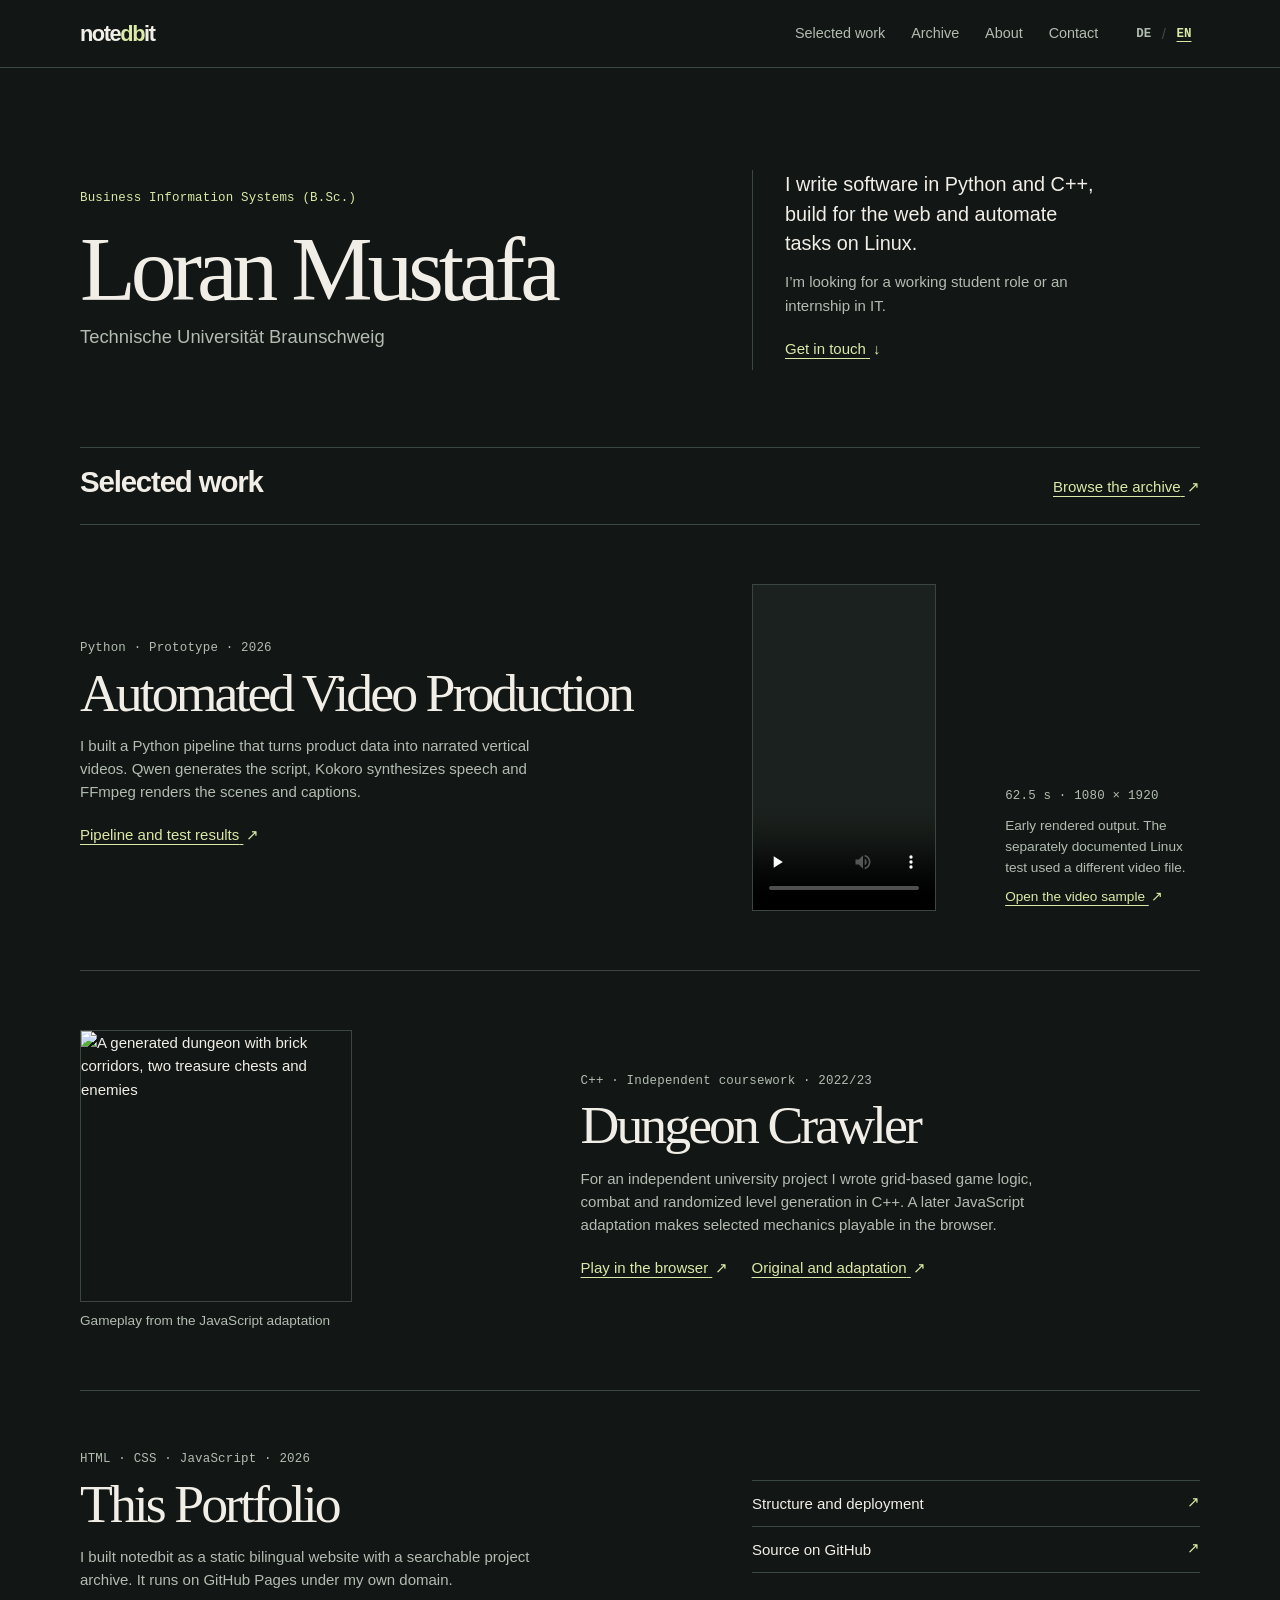
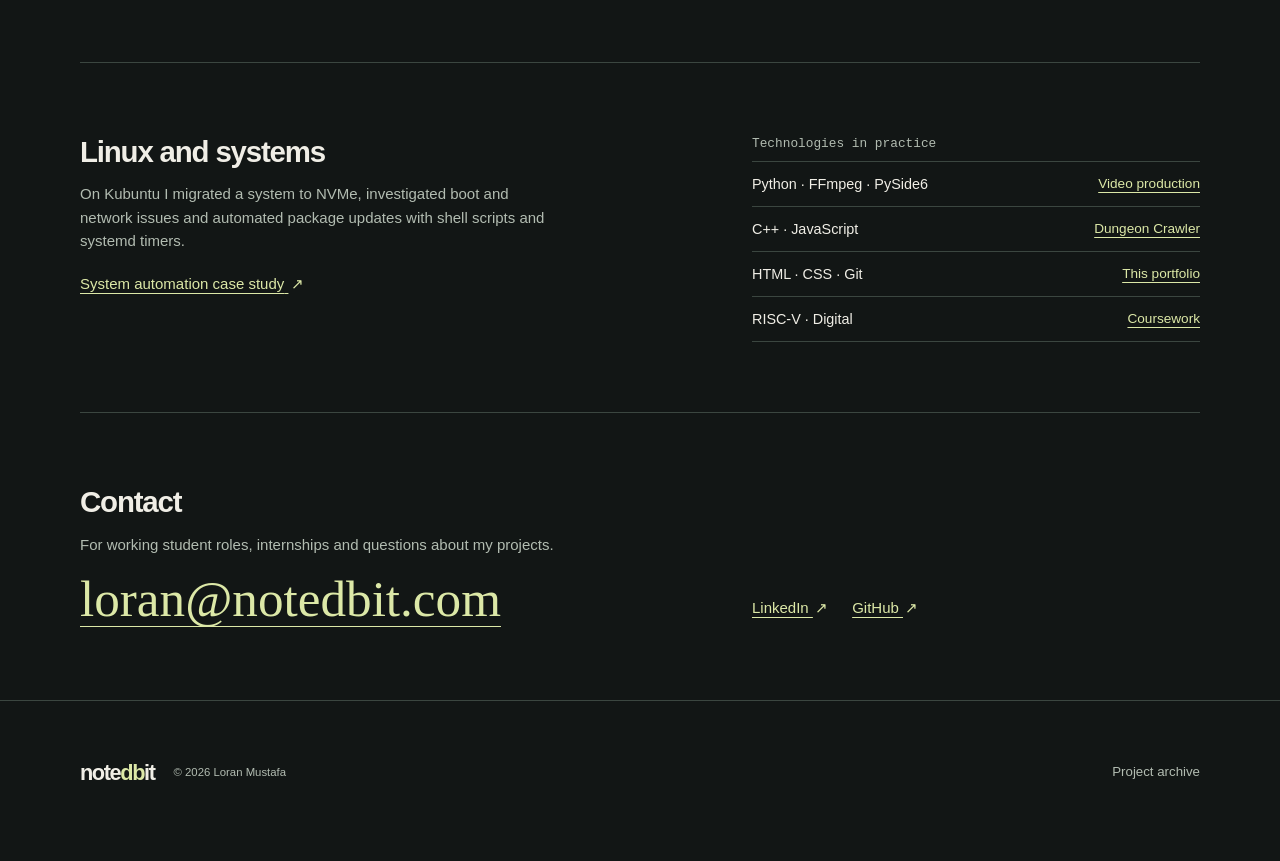
==== commit f046474a: "Refine portfolio design, project evidence and accessibility" ====
--- a/index.html
+++ b/index.html
@@ -1,51 +1,167 @@
 <!DOCTYPE html>
+<html lang="en">
+<head>
+  <meta charset="utf-8">
+  <meta name="viewport" content="width=device-width, initial-scale=1">
+  <title data-de="Loran Mustafa · Wirtschaftsinformatik und Softwareprojekte | notedbit">Loran Mustafa · Business Information Systems and Software Projects | notedbit</title>
+  <meta name="description" content="Loran Mustafa studies Business Information Systems at TU Braunschweig. Explore his work in software development, automation and Linux." data-content-de="Loran Mustafa studiert Wirtschaftsinformatik an der TU Braunschweig. Hier zeigt er Projekte aus Softwareentwicklung, Automatisierung und Linux.">
+  <meta name="theme-color" content="#121615">
+  <link rel="canonical" href="https://notedbit.com/">
+  <meta property="og:type" content="website">
+  <meta property="og:site_name" content="notedbit">
+  <meta property="og:title" content="Loran Mustafa · Software Projects | notedbit" data-content-de="Loran Mustafa · Softwareprojekte | notedbit">
+  <meta property="og:description" content="Portfolio of Loran Mustafa, Business Information Systems student at TU Braunschweig." data-content-de="Portfolio von Loran Mustafa, Student der Wirtschaftsinformatik an der TU Braunschweig.">
+  <meta property="og:url" content="https://notedbit.com/">
+  <meta property="og:image" content="https://notedbit.com/assets/og-preview.png">
+  <meta property="og:image:alt" content="notedbit · Loran Mustafa" data-content-de="notedbit · Loran Mustafa">
+  <link rel="icon" type="image/svg+xml" href="assets/favicon.svg">
+  <link rel="stylesheet" href="style.css">
+  <link rel="stylesheet" href="portfolio.css">
+  <script src="language.js" defer></script>
+  <script src="script.js" defer></script>
+</head>
+<body class="portfolio-home">
+  <a class="skip-link" href="#main-content" data-de="Zum Inhalt springen">Skip to content</a>
+  <header class="site-header" data-header>
+    <div class="nav-shell shell">
+      <a class="brand wordmark" href="./" aria-label="notedbit home" data-aria-label-de="notedbit – Startseite"><span>note</span><span class="wordmark-db">db</span><span>it</span></a>
+      <button class="nav-toggle" type="button" data-nav-toggle aria-controls="primary-nav" aria-expanded="false" aria-label="Open navigation"><span></span><span></span></button>
+      <nav class="site-nav" id="primary-nav" aria-label="Primary navigation" data-aria-label-de="Hauptnavigation">
+        <a href="#work" data-de="Projekte">Selected work</a>
+        <a href="projects/" data-de="Archiv">Archive</a>
+        <a href="#about" data-de="Profil">About</a>
+        <a href="#contact" data-de="Kontakt">Contact</a>
+      </nav>
+      <div class="language-switch" role="group" aria-label="Language" data-aria-label-de="Sprache" data-language-switch>
+        <button type="button" data-lang="de" lang="de" aria-pressed="false" aria-label="Deutsch wählen">DE</button>
+        <span aria-hidden="true">/</span>
+        <button type="button" data-lang="en" lang="en" aria-pressed="true" aria-label="Choose English">EN</button>
+      </div>
+    </div>
+  </header>
 
-<html lang="en"><head><meta charset="utf-8"/><meta content="width=device-width,initial-scale=1" name="viewport"/><title data-de="Loran Mustafa — Softwareentwicklung &amp; Automatisierung | notedbit">Loran Mustafa — Software Development &amp; Automation | notedbit</title><meta content="Loran Mustafa, Business Information Systems student seeking working student roles and internships. Selected projects in Python, C++, web development and Linux automation." data-content-de="Loran Mustafa studiert Wirtschaftsinformatik und sucht eine Werkstudentenstelle oder ein Praktikum. Projekte mit Python, C++, Webentwicklung und Linux-Automatisierung." name="description"/><meta content="#0a1018" name="theme-color"/><link href="https://notedbit.com/" rel="canonical"/><meta content="website" property="og:type"/><meta content="Loran Mustafa — Software Development &amp; Automation | notedbit" data-content-de="Loran Mustafa — Softwareentwicklung &amp; Automatisierung | notedbit" property="og:title"/><meta content="Loran Mustafa, Business Information Systems student seeking working student roles and internships. Selected projects in Python, C++, web development and Linux automation." data-content-de="Loran Mustafa studiert Wirtschaftsinformatik und sucht eine Werkstudentenstelle oder ein Praktikum. Projekte mit Python, C++, Webentwicklung und Linux-Automatisierung." property="og:description"/><meta content="https://notedbit.com/" property="og:url"/><meta content="https://notedbit.com/assets/og-preview.png" property="og:image"/><link href="assets/favicon.svg" rel="icon" type="image/svg+xml"/><link href="style.css" rel="stylesheet"/><script defer="" src="language.js"></script><script defer="" src="script.js"></script></head><body><a class="skip-link" href="#main-content"><span data-de="Zum Inhalt springen">Skip to content</span></a><header class="site-header" data-header=""><div class="nav-shell shell"><a aria-label="notedbit home" class="brand wordmark" href="index.html"><span>note</span><span class="wordmark-db">db</span><span>it</span></a><button aria-controls="primary-nav" aria-expanded="false" aria-label="Open navigation" class="nav-toggle" data-nav-toggle="" type="button"><span></span><span></span></button><nav aria-label="Primary navigation" class="site-nav" id="primary-nav"><a href="index.html#work"><span data-de="Ausgewählte Projekte">Featured projects</span></a><a href="projects/"><span data-de="Alle Projekte">All projects</span></a><a href="index.html#about"><span data-de="Über mich">About</span></a><a href="index.html#contact"><span data-de="Kontakt">Contact</span></a></nav><div aria-label="Sprache / Language" class="language-switch" data-language-switch="" role="group"><button aria-label="Deutsch wählen" aria-pressed="false" data-lang="de" lang="de" type="button">DE</button><span aria-hidden="true">/</span><button aria-label="Choose English" aria-pressed="true" data-lang="en" lang="en" type="button">EN</button></div></div></header>
-<main class="studio-main" id="main-content" tabindex="-1">
-<section class="studio-hero shell" id="top">
-<div class="studio-hero-intro"><div class="studio-eyebrow"><span aria-hidden="true" class="studio-indicator"></span> Loran Mustafa</div>
-<h1><span data-de="Software entwickeln.">Building software.</span><span class="studio-highlight" data-de="Ideen umsetzen.">Making things work.</span></h1>
-<p class="studio-lede" data-de="Ich studiere Wirtschaftsinformatik an der Technischen Universität Braunschweig und suche eine Werkstudentenstelle oder ein Praktikum in Softwareentwicklung, Automatisierung oder IT-Systemen.">I study Business Information Systems at Technische Universität Braunschweig and am looking for a working student role or internship in software development, automation or IT systems.</p>
-<div class="studio-hero-actions"><a class="studio-primary" href="#work"><span data-de="Projekte entdecken">Explore projects</span><span aria-hidden="true">↘</span></a><a class="studio-secondary" href="#contact"><span data-de="Kontakt aufnehmen">Get in touch</span><span aria-hidden="true">↓</span></a></div>
-</div>
-<aside aria-label="Project focus" class="studio-hero-focus" data-aria-label-de="Projektschwerpunkte"><div class="studio-hero-focus-top"><span data-de="ARBEITSGEBIETE">WORK AREAS</span></div>
-<div class="studio-focus-rows">
-<a href="projects/#video"><span aria-hidden="true" class="studio-focus-symbol studio-focus-symbol--mint">{ }</span><span><strong><span data-de="Software &amp; Automatisierung">Software &amp; automation</span></strong><small>Python · Qwen · FFmpeg</small></span><span aria-hidden="true">↗</span></a>
-<a href="projects/#dungeon"><span aria-hidden="true" class="studio-focus-symbol studio-focus-symbol--blue">&lt;/&gt;</span><span><strong><span data-de="Algorithmen &amp; Anwendungen">Algorithms &amp; applications</span></strong><small>C++ · JavaScript · OOP</small></span><span aria-hidden="true">↗</span></a>
-<a href="projects/linux-automation.html"><span aria-hidden="true" class="studio-focus-symbol studio-focus-symbol--amber">$_</span><span><strong><span data-de="Systeme &amp; Infrastruktur">Systems &amp; infrastructure</span></strong><small data-de="Kubuntu · Shell-Skripte · systemd-Timer">Kubuntu · shell scripts · systemd timers</small></span><span aria-hidden="true">↗</span></a>
-</div>
-<div class="studio-focus-bottom"><a href="#about"><span data-de="Über mich">About me</span> ↗</a></div>
-</aside>
-</section>
-<section class="studio-work shell" id="work"><header class="studio-section-header"><div><h2 data-de="Ausgewählte Projekte">Selected projects</h2></div><a class="studio-small-link" href="projects/"><span data-de="Gesamtes Projektarchiv">Full project archive</span> ↗</a></header>
-<div class="studio-project-grid"><details class="studio-project" id="featured-video">
-<summary aria-label="Automated Video Production — project information" data-aria-label-de="Automatisierte Videoproduktion — Projektinformationen"><div class="studio-project-cover"><img alt="Illustrated automation pipeline" class="studio-cover-workflow" data-alt-de="Illustration der Automatisierungspipeline" loading="lazy" onerror="this.onerror=null;this.src='assets/trending-trove-poster.jpg'" src="assets/automated-video-thumbnail.webp"/><img alt="" aria-hidden="true" class="studio-cover-result" loading="lazy" src="assets/trending-trove-poster.jpg"/><span aria-hidden="true" class="studio-project-cover-mark">+</span></div>
-<div class="studio-project-titleblock"><div class="studio-project-label"><span data-de="Python / Automatisierung">Python / Automation</span><span>2026</span></div><span class="archive-record-title"><span data-de="Automatisierte Videoproduktion">Automated Video Production</span></span><p class="archive-record-description"><span data-de="Ich habe eine Python-Pipeline für vertonte Produktvideos gebaut. Ein gerenderter Prototyp zeigt das Ergebnis.">I built a Python pipeline for narrated product videos. A rendered prototype shows the output.</span></p><div class="studio-project-foot"><span class="archive-record-stack">Python · Qwen · TTS · FFmpeg</span><span class="studio-project-more"><span class="studio-expand-label" data-de="Details aufklappen">Expand details</span><span class="studio-collapse-label" data-de="Schließen">Collapse</span> <span aria-hidden="true">⌄</span></span></div></div></summary>
-<div class="studio-project-expanded"><p class="studio-project-expanded-kicker"><span data-de="Technische Umsetzung">Technical implementation</span></p><div class="archive-facts"><div class="archive-fact"><h4><span data-de="Von Produktinformationen zur Videoausgabe">From product information to video output</span></h4><p><span data-de="Die Anwendung soll aus ausgewählten Produktdaten vertonte Produktvideos im Hochformat erzeugen. Python verbindet Datenverarbeitung, lokale Textgenerierung, Audio und Rendering zu einem durchgängigen Ablauf.">The application is designed to generate narrated vertical product videos from selected product data. Python coordinates data processing, local text generation, audio and rendering in an end-to-end workflow.</span></p></div><div class="archive-fact"><h4><span data-de="Komponenten der Pipeline">Pipeline components</span></h4><p><span data-de="Die Pipeline verwendet ein lokales Qwen-Modell für Skripte, Kokoro zur Sprachsynthese und FFmpeg für das Videorendering. Szenenzeiten, Untertitel, Komposition und technische Prüfungen werden innerhalb der Anwendung verarbeitet. Eine Desktop-Oberfläche auf Basis von PySide6 gehört zum Projekt.">The pipeline uses a local Qwen model for scripts, Kokoro for speech synthesis and FFmpeg for video rendering. Scene timing, captions, composition and technical checks are handled within the application. A PySide6-based desktop interface is part of the project.</span></p></div></div><div class="studio-video-row"><video aria-label="Generated product video prototype" controls="" data-aria-label-de="Generierter Produktvideo-Prototyp" playsinline="" poster="assets/trending-trove-poster.jpg" preload="none"><source src="assets/trending-trove-prototype.mp4" type="video/mp4"/></video><p><span data-de="Frühere Ausgabe aus der Entwicklung, keine finale Version. Der dokumentierte Linux-Test verwendete eine andere Videodatei.">Earlier development output, not a final release. The documented Linux test used a different video file.</span></p></div><div class="studio-project-actions"><a class="studio-link" href="projects/#video"><span data-de="Projekt im Archiv">Open in archive</span> ↗</a><a class="studio-link muted" href="projects/trendingtrove.html"><span data-de="Ausführliche Dokumentation">Full case study</span> ↗</a></div></div>
-</details><details class="studio-project" id="featured-dungeon">
-<summary aria-label="C++ Game Development — Dungeon Crawler — project information" data-aria-label-de="C++-Spieleentwicklung — Dungeon Crawler — Projektinformationen"><div class="studio-project-cover"><img alt="Actual running Dungeon Crawler browser game, generated maze with player, enemies and chests" data-alt-de="Tatsächlicher laufender Dungeon Crawler im Browser mit Spielfigur, Gegnern und Truhen" loading="lazy" src="assets/dungeoncrawler-gameplay.png"/><span aria-hidden="true" class="studio-project-cover-mark">+</span></div>
-<div class="studio-project-titleblock"><div class="studio-project-label"><span data-de="C++ / Spiel">C++ / Game</span><span>2022/23</span></div><span class="archive-record-title"><span data-de="C++-Spieleentwicklung — Dungeon Crawler">C++ Game Development — Dungeon Crawler</span></span><p class="archive-record-description"><span data-de="Ich habe die C++-Spiellogik und die zufällige Levelgenerierung entwickelt. Eine spätere JavaScript-Adaption ist spielbar.">I developed the C++ game logic and randomized levels. A later JavaScript adaptation is playable.</span></p><div class="studio-project-foot"><span class="archive-record-stack">C++ · OOP · JavaScript</span><span class="studio-project-more"><span class="studio-expand-label" data-de="Details aufklappen">Expand details</span><span class="studio-collapse-label" data-de="Schließen">Collapse</span> <span aria-hidden="true">⌄</span></span></div></div></summary>
-<div class="studio-project-expanded"><p class="studio-project-expanded-kicker"><span data-de="Technische Umsetzung">Technical implementation</span></p><div class="archive-facts"><div class="archive-fact"><h4><span data-de="Ursprüngliches C++-Projekt">Original C++ project</span></h4><p><span data-de="Entwickelt im Rahmen von Algorithmen und Datenstrukturen an der Universität Osnabrück. Die ursprüngliche Umgebung verwendete AlgoViz / SVG für die Darstellung und umfasste Charaktere, Gegner, Kämpfe, Gegenstände, Truhen, Gold, Gifteffekte und Levelwechsel.">Developed as part of Algorithms and Data Structures at the University of Osnabrück. The original environment used AlgoViz / SVG for graphics and included characters, enemies, combat, items, chests, gold, poison effects and level progression.</span></p></div><div class="archive-fact"><h4><span data-de="Spiel- und Levelmechanik">Game and level logic</span></h4><p><span data-de="Der ursprüngliche Code enthält objektorientierte Klassen und eine rasterbasierte Dungeon-Logik. Zufällige Levelgenerierung und Prüfungen erreichbarer Bereiche gehören zur dokumentierten Implementierung. Der Browser-Port bildet ausgewählte Mechaniken mit JavaScript und den vorhandenen Pixel-Art-Grafiken nach.">The original code includes object-oriented classes and grid-based dungeon logic. Randomized level generation and checks for reachable areas are part of the documented implementation. The browser port reproduces selected mechanics using JavaScript and the existing pixel-art assets.</span></p></div></div><div class="studio-demo-note"><span data-de="Eine spielbare JavaScript-Adaption ist direkt im Projektarchiv integriert. Sie ist nicht die ursprüngliche C++-Ausführung.">The playable JavaScript adaptation is integrated into the project archive. It is not the original C++ executable.</span> <a href="projects/#dungeon"><span data-de="Spiel im Archiv laden">Load game in archive</span> ↗</a></div><div class="studio-project-actions"><a class="studio-link" href="projects/#dungeon"><span data-de="Projekt im Archiv">Open in archive</span> ↗</a><a class="studio-link muted" href="projects/dungeoncrawler.html"><span data-de="Ausführliche Dokumentation">Full case study</span> ↗</a></div></div>
-</details><details class="studio-project" id="featured-website">
-<summary aria-label="Web Development &amp; Deployment — project information" data-aria-label-de="Webentwicklung &amp; Bereitstellung — Projektinformationen"><div class="studio-project-cover"><img alt="Stylized illustration of the notedbit web deployment workflow" data-alt-de="Stilisierte Illustration der notedbit-Webentwicklung und Bereitstellung" loading="lazy" src="assets/web-deployment-thumbnail.webp"/><span aria-hidden="true" class="studio-project-cover-mark">+</span></div>
-<div class="studio-project-titleblock"><div class="studio-project-label"><span data-de="Web / Bereitstellung">Web / Deployment</span><span>2026</span></div><span class="archive-record-title"><span data-de="Webentwicklung &amp; Bereitstellung">Web Development &amp; Deployment</span></span><p class="archive-record-description"><span data-de="Ich habe dieses zweisprachige Portfolio mit durchsuchbarem Archiv gebaut und über GitHub Pages bereitgestellt.">I built this bilingual portfolio with a searchable archive and deployed it through GitHub Pages.</span></p><div class="studio-project-foot"><span class="archive-record-stack">HTML · CSS · JS · Git</span><span class="studio-project-more"><span class="studio-expand-label" data-de="Details aufklappen">Expand details</span><span class="studio-collapse-label" data-de="Schließen">Collapse</span> <span aria-hidden="true">⌄</span></span></div></div></summary>
-<div class="studio-project-expanded"><p class="studio-project-expanded-kicker"><span data-de="Technische Umsetzung">Technical implementation</span></p><div class="archive-facts"><div class="archive-fact"><h4><span data-de="HTML, CSS und JavaScript">Plain HTML, CSS and JavaScript</span></h4><p><span data-de="notedbit wird ohne Frontend-Framework oder Backend umgesetzt. Die Website enthält responsive Navigation, eine zweisprachige Oberfläche, Projektseiten, einen Videoplayer und eine interaktive JavaScript-Spieladaption.">notedbit is built without a frontend framework or backend. The site includes responsive navigation, a bilingual interface, project pages, a media player and an interactive JavaScript game adaptation.</span></p></div><div class="archive-fact"><h4><span data-de="Versioniert und veröffentlicht">Versioned and published</span></h4><p><span data-de="Der Quellcode wird mit Git und GitHub verwaltet und über GitHub Pages unter einer eigenen Domain bereitgestellt. Das öffentliche Repository dokumentiert die Seitenstruktur und den verfügbaren Quellcode.">The source is managed with Git and GitHub and served through GitHub Pages under a custom domain. The public repository documents the site structure and the available source code.</span></p></div></div><div class="studio-project-actions"><a class="studio-link" href="https://github.com/notedbit/notedbit"><span data-de="Quellcode ansehen">View source code</span> ↗</a><a class="studio-link muted" href="projects/web-development.html"><span data-de="Ausführliche Dokumentation">Full case study</span> ↗</a></div></div>
-</details></div>
-<div class="studio-more-work"><span><b><span data-de="Weitere Arbeiten">More work</span></b><span data-de="Python-Simulationen, Linux, Studienübungen, Medienprojekte und mehr.">Python simulations, Linux, coursework, media projects and more.</span></span><a href="projects/"><span data-de="Alle Projekte erkunden">Explore all projects</span> ↗</a></div><nav aria-label="Try the projects" class="studio-demo-shortcuts" data-aria-label-de="Projekte ausprobieren">
-<a href="games/dungeoncrawler/" rel="noopener" target="_blank"><span data-de="Dungeon Crawler spielen">Play Dungeon Crawler</span> ↗</a>
-<a href="projects/trendingtrove.html#video-sample"><span data-de="Produktvideo ansehen">Watch product video</span> ↗</a>
-<a href="projects/#horror"><span data-de="Horror-Videobeispiel">Horror video sample</span> ↗</a>
-</nav>
-</section>
-<section class="studio-about shell" id="about"><div class="studio-section-header studio-about-header"><div><p class="studio-section-label"><span data-de="PROFIL &amp; TECHNOLOGIEN">PROFILE &amp; TECHNOLOGIES</span></p><h2><span data-de="Hinter den Projekten.">Behind the work.</span></h2></div></div>
-<div class="studio-tabs" data-studio-tabs="">
-<div aria-label="Profile and technologies" class="studio-tab-list" data-aria-label-de="Profil und Technologien" role="tablist">
-<button aria-controls="studio-panel-profile" aria-selected="true" data-studio-tab="profile" id="studio-tab-profile" role="tab" tabindex="0" type="button"><span data-de="Über mich">About me</span></button>
-<button aria-controls="studio-panel-stack" aria-selected="false" data-studio-tab="stack" id="studio-tab-stack" role="tab" tabindex="-1" type="button"><span data-de="Technologien">Technologies</span></button>
-</div>
-<div aria-labelledby="studio-tab-profile" class="studio-tab-panel" id="studio-panel-profile" role="tabpanel" tabindex="0"><div class="profile-columns"><div class="profile-copy"><p><span data-de="Ich studiere Wirtschaftsinformatik (B.Sc.) an der Technischen Universität Braunschweig. Meine Interessen liegen in Softwareentwicklung, Automatisierung, angewandter KI und praktischen IT-Systemen.">I study Business Information Systems (B.Sc.) at Technische Universität Braunschweig. My interests include software engineering, automation, applied AI and practical IT systems.</span></p><p><span data-de="Unter Kubuntu habe ich ein System auf NVMe migriert, Boot- und Netzwerkprobleme untersucht und Paketupdates mit Shell-Skripten und systemd-Timern geplant.">On Kubuntu I migrated a system to NVMe, investigated boot and network issues, and scheduled package updates with shell scripts and systemd timers.</span></p><p><a class="studio-small-link" href="projects/linux-automation.html"><span data-de="Linux-Fallstudie lesen">Read the Linux case study</span> ↗</a></p></div><div class="profile-facts"><div><span><span data-de="Studium">Education</span></span><b><span data-de="Wirtschaftsinformatik (B.Sc.)">Business Information Systems (B.Sc.)</span></b><small>Technische Universität Braunschweig</small></div><div><span><span data-de="Interesse">Interest</span></span><b><span data-de="Software · Daten · Automatisierung">Software · Data · Automation</span></b></div><div><span><span data-de="Praxis">Work</span></span><b><span data-de="Studien- und Eigenprojekte">University &amp; independent projects</span></b></div></div></div></div>
-<div aria-labelledby="studio-tab-stack" class="studio-tab-panel" hidden="" id="studio-panel-stack" role="tabpanel" tabindex="0"><div class="studio-stack-intro" id="skills"><span data-de="In den Fallstudien zeige ich, wie ich die Technologien eingesetzt habe.">The case studies show how I used these technologies.</span></div><div class="skills-board"><div><h3><span data-de="Programmierung &amp; Web">Programming &amp; web</span></h3><p>Python · C++ · JavaScript · HTML · CSS</p><a class="studio-small-link" href="projects/web-development.html"><span data-de="Web-Fallstudie">Web case study</span> ↗</a></div><div><h3 data-de="Rechnerarchitektur">Computer architecture</h3><p>RISC-V · Digital</p><a class="studio-small-link" href="projects/coursework.html#hardware"><span data-de="Studienarbeiten">Coursework</span> ↗</a></div><div><h3><span data-de="Entwicklung &amp; Systeme">Development &amp; Systems</span></h3><p data-de="Linux · Shell-Skripte · systemd · Git · GitHub">Linux · Shell scripting · systemd · Git · GitHub</p><a class="studio-small-link" href="projects/linux-automation.html"><span data-de="Linux-Fallstudie">Linux case study</span> ↗</a></div><div><h3><span data-de="Bibliotheken &amp; Automatisierung">Libraries &amp; Automation</span></h3><p data-de="Lokale LLMs (Qwen) · Sprachsynthese (Kokoro) · FFmpeg · PySide6 · pygame">Local LLMs (Qwen) · TTS (Kokoro) · FFmpeg · PySide6 · pygame</p><a class="studio-small-link" href="projects/trendingtrove.html"><span data-de="Fallstudie zur Videoproduktion">Video production case study</span> ↗</a></div></div></div>
-</div>
-</section>
-<section class="studio-contact shell" id="contact"><div class="contact-panel"><div><p class="micro-label"><span data-de="KONTAKT">CONTACT</span></p><h2><span data-de="Kontakt &amp; Profile.">Contact &amp; profiles.</span></h2><p><span data-de="Ich freue mich über Anfragen zu Werkstudentenstellen und Praktika in der IT sowie über Fragen zu meinen Projekten.">Get in touch about working student roles, IT internships or questions about my projects.</span></p></div><div class="contact-actions"><a class="button button-primary" href="mailto:loran@notedbit.com"><span>loran@notedbit.com</span><span aria-hidden="true">↗</span></a><a class="button button-secondary" href="https://www.linkedin.com/in/loran-mustafa"><span data-de="LinkedIn">LinkedIn</span><span aria-hidden="true">↗</span></a><a class="button button-secondary" href="https://github.com/notedbit"><span data-de="GitHub">GitHub</span><span aria-hidden="true">↗</span></a></div></div></section>
-</main><footer class="site-footer portfolio-footer"><div class="footer-shell shell"><div class="footer-identity"><a aria-label="notedbit home" class="brand wordmark" href="index.html"><span>note</span><span class="wordmark-db">db</span><span>it</span></a><p>© <span data-year="">2026</span> Loran Mustafa</p></div><div class="footer-meta"><a href="mailto:loran@notedbit.com">Email</a><a href="https://www.linkedin.com/in/loran-mustafa" rel="noopener noreferrer" target="_blank">LinkedIn</a><a href="https://github.com/notedbit" rel="noopener noreferrer" target="_blank">GitHub</a></div></div></footer></body></html>+  <main id="main-content" tabindex="-1">
+    <section class="home-intro shell" aria-labelledby="top">
+      <div>
+        <p class="home-meta" data-de="Wirtschaftsinformatik (B.Sc.)">Business Information Systems (B.Sc.)</p>
+        <h1 id="top">Loran Mustafa</h1>
+        <p class="home-university">Technische Universität Braunschweig</p>
+      </div>
+      <div class="home-intro-copy">
+        <p data-de="Ich entwickle Software mit Python und C++, baue Webanwendungen und automatisiere Aufgaben unter Linux.">I write software in Python and C++, build for the web and automate tasks on Linux.</p>
+        <p data-de="Ich suche eine Werkstudentenstelle oder ein Praktikum in der IT.">I’m looking for a working student role or an internship in IT.</p>
+        <a class="portfolio-link" href="#contact"><span data-de="Kontakt aufnehmen">Get in touch</span> <span class="link-arrow" aria-hidden="true">↓</span></a>
+      </div>
+    </section>
+
+    <section class="home-work shell" id="work" aria-labelledby="work-title">
+      <header class="home-section-heading">
+        <h2 id="work-title" data-de="Ausgewählte Projekte">Selected work</h2>
+        <a class="portfolio-link" href="projects/"><span data-de="Zum Projektarchiv">Browse the archive</span> <span class="link-arrow" aria-hidden="true">↗</span></a>
+      </header>
+
+      <article class="project-feature project-feature--video" id="featured-video">
+        <div class="project-feature-copy">
+          <p class="home-meta" data-de="Python · Prototyp · 2026">Python · Prototype · 2026</p>
+          <h3 data-de="Automatisierte Videoproduktion">Automated Video Production</h3>
+          <p data-de="Ich habe eine Python-Pipeline gebaut, die aus Produktdaten vertonte Hochkantvideos erzeugt. Qwen liefert das Skript, Kokoro synthetisiert die Sprache und FFmpeg rendert Szenen und Untertitel.">I built a Python pipeline that turns product data into narrated vertical videos. Qwen generates the script, Kokoro synthesizes speech and FFmpeg renders the scenes and captions.</p>
+          <ul class="portfolio-links">
+            <li><a class="portfolio-link" href="projects/trendingtrove.html"><span data-de="Pipeline und Tests">Pipeline and test results</span> <span class="link-arrow" aria-hidden="true">↗</span></a></li>
+          </ul>
+        </div>
+        <figure class="project-video">
+          <video controls playsinline preload="none" poster="assets/trending-trove-poster.jpg" width="540" height="960" aria-label="Generated product video prototype" data-aria-label-de="Generierter Produktvideo-Prototyp" aria-describedby="video-caption">
+            <source src="assets/trending-trove-prototype.mp4" type="video/mp4">
+          </video>
+          <figcaption id="video-caption">
+            <span class="home-meta" data-de="62,5 s · 1080 × 1920">62.5 s · 1080 × 1920</span>
+            <span data-de="Frühe gerenderte Ausgabe. Der separat dokumentierte Linux-Test lief mit einer anderen Videodatei.">Early rendered output. The separately documented Linux test used a different video file.</span>
+            <a class="portfolio-link" href="projects/trendingtrove.html#video-sample"><span data-de="Zum Videobeispiel">Open the video sample</span> <span class="link-arrow" aria-hidden="true">↗</span></a>
+          </figcaption>
+        </figure>
+      </article>
+
+      <article class="project-feature project-feature--game" id="featured-dungeon">
+        <div class="project-feature-copy">
+          <p class="home-meta" data-de="C++ · Eigenständige Studienarbeit · 2022/23">C++ · Independent coursework · 2022/23</p>
+          <h3>Dungeon Crawler</h3>
+          <p data-de="Für eine Studienarbeit habe ich die rasterbasierte Spiellogik, Kämpfe und die zufällige Levelgenerierung in C++ entwickelt. Eine spätere JavaScript-Adaption macht ausgewählte Mechaniken im Browser spielbar.">For an independent university project I wrote grid-based game logic, combat and randomized level generation in C++. A later JavaScript adaptation makes selected mechanics playable in the browser.</p>
+          <ul class="portfolio-links">
+            <li><a class="portfolio-link" href="games/dungeoncrawler/"><span data-de="Im Browser spielen">Play in the browser</span> <span class="link-arrow" aria-hidden="true">↗</span></a></li>
+            <li><a class="portfolio-link" href="projects/dungeoncrawler.html"><span data-de="Original und Adaption">Original and adaptation</span> <span class="link-arrow" aria-hidden="true">↗</span></a></li>
+          </ul>
+        </div>
+        <figure class="project-game">
+          <img src="assets/dungeoncrawler-gameplay.png" width="656" height="656" loading="lazy" decoding="async" alt="A generated dungeon with brick corridors, two treasure chests and enemies" data-alt-de="Generierter Dungeon mit gemauerten Gängen, zwei Schatztruhen und Gegnern">
+          <figcaption data-de="Spielansicht der JavaScript-Adaption">Gameplay from the JavaScript adaptation</figcaption>
+        </figure>
+      </article>
+
+      <article class="project-feature project-feature--web" id="featured-website">
+        <div class="project-feature-copy">
+          <p class="home-meta" data-de="HTML · CSS · JavaScript · 2026">HTML · CSS · JavaScript · 2026</p>
+          <h3 data-de="Dieses Portfolio">This Portfolio</h3>
+          <p data-de="Ich habe notedbit als statische, zweisprachige Website mit durchsuchbarem Projektarchiv gebaut. Die Seite läuft auf GitHub Pages unter meiner eigenen Domain.">I built notedbit as a static bilingual website with a searchable project archive. It runs on GitHub Pages under my own domain.</p>
+        </div>
+        <ul class="project-source-links">
+          <li><a href="projects/web-development.html"><span data-de="Aufbau und Veröffentlichung">Structure and deployment</span><span class="link-arrow" aria-hidden="true">↗</span></a></li>
+          <li><a href="https://github.com/notedbit/notedbit"><span data-de="Quellcode auf GitHub">Source on GitHub</span><span class="link-arrow" aria-hidden="true">↗</span></a></li>
+        </ul>
+      </article>
+    </section>
+
+    <section class="home-profile shell" id="about" aria-labelledby="about-title">
+      <div class="home-profile-copy">
+        <h2 id="about-title" data-de="Linux und Systeme">Linux and systems</h2>
+        <p data-de="Unter Kubuntu habe ich ein System auf NVMe migriert, Boot- und Netzwerkprobleme untersucht und Paketupdates mit Shell-Skripten und systemd-Timern automatisiert.">On Kubuntu I migrated a system to NVMe, investigated boot and network issues and automated package updates with shell scripts and systemd timers.</p>
+        <a class="portfolio-link" href="projects/linux-automation.html"><span data-de="Fallstudie zur Systemautomatisierung">System automation case study</span> <span class="link-arrow" aria-hidden="true">↗</span></a>
+      </div>
+      <div class="home-skills" id="skills">
+        <h3 data-de="Technologien in der Praxis">Technologies in practice</h3>
+        <dl>
+          <div>
+            <dt>Python · FFmpeg · PySide6</dt>
+            <dd><a href="projects/trendingtrove.html" data-de="Videoproduktion">Video production</a></dd>
+          </div>
+          <div>
+            <dt>C++ · JavaScript</dt>
+            <dd><a href="projects/dungeoncrawler.html">Dungeon Crawler</a></dd>
+          </div>
+          <div>
+            <dt>HTML · CSS · Git</dt>
+            <dd><a href="projects/web-development.html" data-de="Dieses Portfolio">This portfolio</a></dd>
+          </div>
+          <div>
+            <dt>RISC-V · Digital</dt>
+            <dd><a href="projects/coursework.html#hardware" data-de="Studienarbeiten">Coursework</a></dd>
+          </div>
+        </dl>
+      </div>
+    </section>
+
+    <section class="home-contact shell" id="contact" aria-labelledby="contact-title">
+      <div>
+        <h2 id="contact-title" data-de="Kontakt">Contact</h2>
+        <p data-de="Für Werkstudentenstellen, Praktika und Fragen zu meinen Projekten.">For working student roles, internships and questions about my projects.</p>
+        <a class="contact-address" href="mailto:loran@notedbit.com">loran@notedbit.com</a>
+      </div>
+      <ul class="portfolio-links">
+        <li><a class="portfolio-link" href="https://www.linkedin.com/in/loran-mustafa">LinkedIn <span class="link-arrow" aria-hidden="true">↗</span></a></li>
+        <li><a class="portfolio-link" href="https://github.com/notedbit">GitHub <span class="link-arrow" aria-hidden="true">↗</span></a></li>
+      </ul>
+    </section>
+  </main>
+
+  <footer class="site-footer portfolio-footer">
+    <div class="footer-shell shell">
+      <div class="footer-identity">
+        <a class="brand wordmark" href="./" aria-label="notedbit home" data-aria-label-de="notedbit – Startseite"><span>note</span><span class="wordmark-db">db</span><span>it</span></a>
+        <p>© <span data-year>2026</span> Loran Mustafa</p>
+      </div>
+      <div class="footer-meta">
+        <a href="projects/" data-de="Projektarchiv">Project archive</a>
+      </div>
+    </div>
+  </footer>
+</body>
+</html>
--- a/style.css
+++ b/style.css
@@ -124,38 +124,6 @@
   padding-block: 112px;
 }
 
-.section-heading {
-  display: grid;
-  grid-template-columns: minmax(0, 1fr) minmax(300px, 480px);
-  align-items: end;
-  gap: 56px;
-  margin-bottom: 48px;
-}
-
-.section-heading.compact {
-  display: block;
-  margin-bottom: 0;
-}
-
-.section-heading h2,
-.contact-card h2 {
-  margin: 0;
-  font-size: clamp(2rem, 4vw, 3.55rem);
-  line-height: 1.03;
-  letter-spacing: -0.05em;
-  font-weight: 650;
-}
-
-.section-heading > p,
-.contact-card p,
-.about-copy p {
-  color: var(--text-soft);
-}
-
-.section-heading > p {
-  margin: 0;
-}
-
 .section-kicker {
   margin: 0 0 12px;
   color: var(--muted);
@@ -163,14 +131,6 @@
   font-weight: 700;
   letter-spacing: 0.14em;
   text-transform: uppercase;
-}
-
-.status-dot {
-  width: 7px;
-  height: 7px;
-  border-radius: 50%;
-  background: var(--success);
-  box-shadow: 0 0 0 5px rgba(120, 215, 166, 0.08);
 }
 
 /* ------------------------------
@@ -212,22 +172,6 @@
   letter-spacing: -0.02em;
 }
 
-.brand-mark {
-  width: 29px;
-  height: 29px;
-  display: grid;
-  place-items: center;
-  border: 1px solid var(--border-strong);
-  border-radius: 9px;
-  background:
-    linear-gradient(145deg, rgba(255, 255, 255, 0.06), transparent 60%),
-    var(--surface-2);
-  color: var(--text);
-  font-size: 0.8rem;
-  font-weight: 750;
-  box-shadow: inset 0 1px rgba(255, 255, 255, 0.07);
-}
-
 .site-nav {
   display: flex;
   align-items: center;
@@ -260,13 +204,6 @@
   stroke-width: 1.7;
   stroke-linecap: round;
   stroke-linejoin: round;
-}
-
-.site-nav .nav-contact {
-  margin-left: 5px;
-  border: 1px solid var(--border);
-  background: rgba(255, 255, 255, 0.035);
-  color: var(--text);
 }
 
 .nav-toggle {
@@ -307,20 +244,6 @@
   transform: rotate(-45deg);
 }
 
-/* ------------------------------
-   Hero
------------------------------- */
-
-.hero {
-  min-height: calc(100svh - var(--header-height));
-  display: grid;
-  grid-template-columns: minmax(0, 1.05fr) minmax(360px, 0.95fr);
-  align-items: center;
-  gap: 80px;
-  padding-top: 96px;
-  padding-bottom: 104px;
-}
-
 .eyebrow {
   display: inline-flex;
   align-items: center;
@@ -331,39 +254,6 @@
   font-weight: 650;
   letter-spacing: 0.08em;
   text-transform: uppercase;
-}
-
-.hero h1 {
-  max-width: 820px;
-  margin: 0;
-  font-size: clamp(3.7rem, 7.3vw, 7rem);
-  font-weight: 660;
-  line-height: 0.94;
-  letter-spacing: -0.067em;
-}
-
-.hero-muted {
-  display: block;
-  color: #aeb7c2;
-}
-
-.hero-intro {
-  max-width: 650px;
-  margin: 30px 0 0;
-  color: var(--text-soft);
-  font-size: clamp(1rem, 1.4vw, 1.12rem);
-}
-
-.hero-actions,
-.project-links,
-.contact-actions {
-  display: flex;
-  flex-wrap: wrap;
-  gap: 12px;
-}
-
-.hero-actions {
-  margin-top: 34px;
 }
 
 .button {
@@ -398,11 +288,6 @@
   stroke-linejoin: round;
 }
 
-.button .github-icon {
-  fill: currentColor;
-  stroke: none;
-}
-
 .button-primary {
   border-color: rgba(255, 255, 255, 0.8);
   background: var(--text);
@@ -411,595 +296,6 @@
 
 .button-primary:hover {
   background: #ffffff;
-}
-
-.button-secondary {
-  background: rgba(255, 255, 255, 0.035);
-  color: var(--text);
-}
-
-.button-secondary:hover {
-  border-color: var(--border-strong);
-  background: rgba(255, 255, 255, 0.06);
-}
-
-.hero-visual {
-  position: relative;
-  min-height: 490px;
-  display: grid;
-  place-items: center;
-  isolation: isolate;
-}
-
-.visual-grid {
-  position: absolute;
-  inset: 1% -12% -2%;
-  z-index: -2;
-  opacity: 0.55;
-  background-image:
-    linear-gradient(rgba(255,255,255,.045) 1px, transparent 1px),
-    linear-gradient(90deg, rgba(255,255,255,.045) 1px, transparent 1px);
-  background-size: 34px 34px;
-  mask-image: radial-gradient(circle at center, #000 20%, transparent 72%);
-  -webkit-mask-image: radial-gradient(circle at center, #000 20%, transparent 72%);
-}
-
-.hero-visual::before {
-  content: "";
-  position: absolute;
-  width: 420px;
-  height: 420px;
-  border-radius: 50%;
-  z-index: -1;
-  background: radial-gradient(circle, var(--accent-glow), transparent 68%);
-  filter: blur(3px);
-}
-
-.terminal-card {
-  width: min(100%, 500px);
-  overflow: hidden;
-  border: 1px solid var(--border-strong);
-  border-radius: 22px;
-  background:
-    linear-gradient(180deg, rgba(255, 255, 255, 0.025), transparent 20%),
-    rgba(18, 22, 27, 0.94);
-  box-shadow:
-    var(--shadow),
-    inset 0 1px rgba(255, 255, 255, 0.05);
-}
-
-.terminal-topbar,
-.terminal-footer {
-  display: flex;
-  align-items: center;
-  justify-content: space-between;
-}
-
-.terminal-topbar {
-  height: 52px;
-  padding: 0 18px;
-  border-bottom: 1px solid var(--border);
-  color: var(--muted);
-  font-size: 0.77rem;
-}
-
-.window-dots {
-  display: inline-flex;
-  gap: 6px;
-}
-
-.window-dots span {
-  width: 7px;
-  height: 7px;
-  border-radius: 50%;
-  background: #58616c;
-}
-
-.window-dots span:nth-child(2) {
-  opacity: 0.72;
-}
-
-.window-dots span:nth-child(3) {
-  opacity: 0.48;
-}
-
-.terminal-content {
-  display: grid;
-  gap: 2px;
-  padding: 28px 24px 30px;
-  font-family:
-    "SFMono-Regular",
-    Consolas,
-    "Liberation Mono",
-    monospace;
-}
-
-.terminal-content p {
-  display: grid;
-  grid-template-columns: 84px 1fr;
-  gap: 16px;
-  margin: 0;
-  padding: 10px 0;
-  border-bottom: 1px dashed rgba(255, 255, 255, 0.06);
-  color: #d6dbe1;
-  font-size: 0.8rem;
-}
-
-.terminal-content p:last-child {
-  border-bottom: 0;
-}
-
-.terminal-key {
-  color: var(--muted);
-}
-
-.live-label {
-  color: var(--success);
-}
-
-.terminal-footer {
-  padding: 13px 18px;
-  border-top: 1px solid var(--border);
-  color: var(--muted);
-  font-size: 0.72rem;
-}
-
-.terminal-pulse {
-  width: 6px;
-  height: 6px;
-  border-radius: 50%;
-  background: var(--accent);
-  box-shadow: 0 0 0 5px var(--accent-soft);
-}
-
-.floating-note {
-  position: absolute;
-  width: 178px;
-  padding: 14px 15px;
-  border: 1px solid var(--border);
-  border-radius: 15px;
-  background: rgba(23, 28, 34, 0.9);
-  box-shadow: 0 16px 35px rgba(0, 0, 0, 0.24);
-  backdrop-filter: blur(12px);
-}
-
-.floating-note span {
-  color: var(--muted);
-  font-size: 0.68rem;
-  font-weight: 700;
-  letter-spacing: 0.1em;
-}
-
-.floating-note p {
-  margin: 5px 0 0;
-  color: var(--text-soft);
-  font-size: 0.78rem;
-  line-height: 1.45;
-}
-
-.floating-note-a {
-  top: 36px;
-  right: -28px;
-}
-
-.floating-note-b {
-  left: -32px;
-  bottom: 28px;
-}
-
-/* ------------------------------
-   Projects
------------------------------- */
-
-.projects-section {
-  border-top: 1px solid var(--border);
-}
-
-.project-card {
-  overflow: hidden;
-  display: grid;
-  grid-template-columns: minmax(0, 1.15fr) minmax(300px, 0.85fr);
-  min-height: 530px;
-  border: 1px solid var(--border);
-  border-radius: var(--radius-lg);
-  background:
-    linear-gradient(145deg, rgba(255, 255, 255, 0.025), transparent 40%),
-    var(--surface);
-  box-shadow: 0 18px 50px rgba(0, 0, 0, 0.18);
-  transition:
-    transform 240ms ease,
-    border-color 240ms ease,
-    box-shadow 240ms ease;
-}
-
-.project-card:hover {
-  transform: translateY(-3px);
-  border-color: var(--border-strong);
-  box-shadow: 0 28px 70px rgba(0, 0, 0, 0.26);
-}
-
-.project-preview {
-  position: relative;
-  min-height: 100%;
-  display: grid;
-  place-items: center;
-  padding: 42px;
-  overflow: hidden;
-  background:
-    linear-gradient(rgba(255, 255, 255, 0.035) 1px, transparent 1px),
-    linear-gradient(90deg, rgba(255, 255, 255, 0.035) 1px, transparent 1px),
-    radial-gradient(circle at 50% 35%, rgba(139, 184, 255, 0.14), transparent 46%),
-    #0e1115;
-  background-size: 28px 28px, 28px 28px, auto, auto;
-}
-
-.project-preview::after {
-  content: "";
-  position: absolute;
-  inset: 0;
-  pointer-events: none;
-  background: linear-gradient(180deg, transparent 55%, rgba(11, 13, 16, 0.22));
-}
-
-.preview-browser {
-  width: min(100%, 560px);
-  overflow: hidden;
-  border: 1px solid rgba(255, 255, 255, 0.14);
-  border-radius: 18px;
-  background: #101419;
-  box-shadow: 0 24px 70px rgba(0, 0, 0, 0.42);
-  transform: rotate(-1.2deg);
-  transition: transform 260ms ease;
-}
-
-.project-card:hover .preview-browser {
-  transform: rotate(0deg) scale(1.012);
-}
-
-.preview-toolbar {
-  height: 42px;
-  display: grid;
-  grid-template-columns: auto 1fr auto;
-  align-items: center;
-  gap: 14px;
-  padding: 0 14px;
-  border-bottom: 1px solid var(--border);
-  background: #151a20;
-}
-
-.preview-url {
-  justify-self: center;
-  width: min(70%, 220px);
-  padding: 5px 12px;
-  border: 1px solid rgba(255, 255, 255, 0.06);
-  border-radius: 8px;
-  background: rgba(255, 255, 255, 0.03);
-  color: #77818d;
-  font-family: monospace;
-  font-size: 0.64rem;
-  text-align: center;
-}
-
-.preview-page {
-  min-height: 315px;
-  padding: 24px;
-}
-
-.preview-nav {
-  display: flex;
-  align-items: center;
-  gap: 13px;
-}
-
-.preview-nav span:not(.preview-logo) {
-  width: 34px;
-  height: 4px;
-  border-radius: 999px;
-  background: #343b44;
-}
-
-.preview-logo {
-  width: 17px;
-  height: 17px;
-  margin-right: auto;
-  border: 1px solid #3c4651;
-  border-radius: 5px;
-  background: #1c2229;
-}
-
-.preview-hero {
-  padding: 62px 0 44px;
-}
-
-.preview-label,
-.preview-title,
-.preview-copy {
-  border-radius: 999px;
-  background: #313944;
-}
-
-.preview-label {
-  width: 76px;
-  height: 6px;
-  margin-bottom: 17px;
-  background: #54667b;
-}
-
-.preview-title {
-  height: 20px;
-  margin-bottom: 8px;
-  background: #e3e7eb;
-}
-
-.preview-title-long {
-  width: 76%;
-}
-
-.preview-title-short {
-  width: 58%;
-}
-
-.preview-copy {
-  width: 64%;
-  height: 6px;
-  margin-top: 19px;
-  background: #48515c;
-}
-
-.preview-copy-short {
-  width: 48%;
-  margin-top: 7px;
-}
-
-.preview-card-row {
-  display: grid;
-  grid-template-columns: 1.15fr 0.85fr;
-  gap: 10px;
-}
-
-.preview-mini-card {
-  height: 76px;
-  border: 1px solid #2b333c;
-  border-radius: 10px;
-  background: #171d23;
-}
-
-.preview-mini-card-muted {
-  opacity: 0.62;
-}
-
-.project-content {
-  display: flex;
-  flex-direction: column;
-  justify-content: space-between;
-  gap: 26px;
-  padding: 38px 36px;
-}
-
-.project-topline {
-  display: flex;
-  align-items: center;
-  justify-content: space-between;
-}
-
-.project-index {
-  color: var(--muted);
-  font-family: monospace;
-  font-size: 0.74rem;
-}
-
-.project-status {
-  display: inline-flex;
-  align-items: center;
-  gap: 9px;
-  color: var(--text-soft);
-  font-size: 0.76rem;
-}
-
-.project-content h3 {
-  margin: 0 0 14px;
-  font-size: clamp(2rem, 3.3vw, 3rem);
-  line-height: 1;
-  letter-spacing: -0.05em;
-}
-
-.project-description {
-  max-width: 520px;
-  margin: 0;
-  color: var(--text-soft);
-}
-
-.tag-list,
-.tools-list {
-  margin: 0;
-  padding: 0;
-  list-style: none;
-}
-
-.tag-list {
-  display: flex;
-  flex-wrap: wrap;
-  gap: 8px;
-}
-
-.tag-list li {
-  padding: 7px 10px;
-  border: 1px solid var(--border);
-  border-radius: 999px;
-  background: rgba(255, 255, 255, 0.025);
-  color: var(--muted);
-  font-size: 0.74rem;
-}
-
-.text-link {
-  display: inline-flex;
-  align-items: center;
-  gap: 7px;
-  color: var(--text);
-  font-size: 0.86rem;
-  font-weight: 650;
-}
-
-.text-link svg {
-  width: 14px;
-  height: 14px;
-  fill: none;
-  stroke: currentColor;
-  stroke-width: 1.7;
-  stroke-linecap: round;
-  stroke-linejoin: round;
-  transition: transform var(--transition);
-}
-
-.text-link:hover svg {
-  transform: translate(2px, -2px);
-}
-
-.muted-link {
-  color: var(--text-soft);
-}
-
-/* ------------------------------
-   About / Tools
------------------------------- */
-
-.about-section {
-  border-top: 1px solid var(--border);
-}
-
-.about-grid {
-  display: grid;
-  grid-template-columns: 0.95fr 1.05fr;
-  gap: 96px;
-  align-items: start;
-}
-
-.about-copy {
-  max-width: 650px;
-}
-
-.about-copy p {
-  margin: 0 0 20px;
-  font-size: clamp(1.02rem, 1.45vw, 1.13rem);
-}
-
-.tools-panel {
-  margin-top: 72px;
-  padding: 30px;
-  display: grid;
-  grid-template-columns: 0.8fr 1.2fr;
-  gap: 56px;
-  border: 1px solid var(--border);
-  border-radius: var(--radius-md);
-  background: rgba(255, 255, 255, 0.018);
-}
-
-.tools-note {
-  margin: 0;
-  color: var(--muted);
-  font-size: 0.88rem;
-}
-
-.tools-list {
-  display: grid;
-  grid-template-columns: repeat(5, minmax(0, 1fr));
-  gap: 10px;
-}
-
-.tools-list li {
-  min-width: 0;
-  display: flex;
-  flex-direction: column;
-  gap: 14px;
-  padding: 16px;
-  border: 1px solid var(--border);
-  border-radius: 14px;
-  background: var(--surface);
-  transition:
-    border-color var(--transition),
-    background var(--transition);
-}
-
-.tools-list li:hover {
-  border-color: var(--border-strong);
-  background: var(--surface-2);
-}
-
-.tool-icon {
-  width: 31px;
-  height: 31px;
-  display: grid;
-  place-items: center;
-  border: 1px solid var(--border);
-  border-radius: 9px;
-  background: #0e1115;
-  color: var(--text-soft);
-  font-family: monospace;
-  font-size: 0.64rem;
-  font-weight: 700;
-}
-
-.tools-list li > span:last-child {
-  overflow: hidden;
-  color: var(--text-soft);
-  font-size: 0.82rem;
-  text-overflow: ellipsis;
-}
-
-/* ------------------------------
-   Contact
------------------------------- */
-
-.contact-section {
-  padding-top: 56px;
-}
-
-.contact-card {
-  position: relative;
-  overflow: hidden;
-  display: grid;
-  grid-template-columns: 1fr auto;
-  align-items: end;
-  gap: 52px;
-  padding: clamp(32px, 5vw, 58px);
-  border: 1px solid var(--border-strong);
-  border-radius: var(--radius-lg);
-  background:
-    radial-gradient(circle at 80% 20%, rgba(139, 184, 255, 0.11), transparent 28rem),
-    var(--surface);
-}
-
-.contact-card::after {
-  content: "";
-  position: absolute;
-  inset: 0;
-  z-index: 0;
-  opacity: 0.55;
-  pointer-events: none;
-  background-image:
-    linear-gradient(rgba(255,255,255,.035) 1px, transparent 1px),
-    linear-gradient(90deg, rgba(255,255,255,.035) 1px, transparent 1px);
-  background-size: 32px 32px;
-  mask-image: linear-gradient(90deg, transparent 18%, #000);
-  -webkit-mask-image: linear-gradient(90deg, transparent 18%, #000);
-}
-
-.contact-card > * {
-  position: relative;
-  z-index: 1;
-}
-
-.contact-card h2 {
-  max-width: 720px;
-}
-
-.contact-card p {
-  max-width: 560px;
-  margin: 18px 0 0;
-}
-
-.contact-actions {
-  justify-content: flex-end;
 }
 
 /* ------------------------------
@@ -1020,10 +316,6 @@
   border-top: 1px solid var(--border);
 }
 
-.footer-brand {
-  margin-bottom: 10px;
-}
-
 .footer-shell p,
 .footer-meta {
   color: var(--muted);
@@ -1047,77 +339,6 @@
 
 .footer-meta a:hover {
   color: var(--text);
-}
-
-/* ------------------------------
-   Reveal animation
------------------------------- */
-
-.js .reveal {
-  opacity: 0;
-  transform: translateY(18px);
-  transition:
-    opacity 620ms cubic-bezier(.2,.7,.2,1),
-    transform 620ms cubic-bezier(.2,.7,.2,1);
-}
-
-.js .reveal.is-visible {
-  opacity: 1;
-  transform: translateY(0);
-}
-
-/* ------------------------------
-   Responsive
------------------------------- */
-
-@media (max-width: 980px) {
-  .hero {
-    grid-template-columns: 1fr;
-    gap: 38px;
-    min-height: auto;
-  }
-
-  .hero-copy {
-    max-width: 780px;
-  }
-
-  .hero-visual {
-    min-height: 430px;
-  }
-
-  .floating-note-a {
-    right: 2%;
-  }
-
-  .floating-note-b {
-    left: 2%;
-  }
-
-  .project-card {
-    grid-template-columns: 1fr;
-  }
-
-  .project-preview {
-    min-height: 430px;
-  }
-
-  .about-grid {
-    grid-template-columns: 1fr;
-    gap: 40px;
-  }
-
-  .tools-panel {
-    grid-template-columns: 1fr;
-  }
-
-  .contact-card {
-    grid-template-columns: 1fr;
-    align-items: start;
-  }
-
-  .contact-actions {
-    justify-content: flex-start;
-  }
 }
 
 @media (max-width: 760px) {
@@ -1179,61 +400,6 @@
     padding-inline: 14px;
   }
 
-  .site-nav .nav-contact {
-    margin-left: 0;
-  }
-
-  .section-heading {
-    grid-template-columns: 1fr;
-    gap: 20px;
-  }
-
-  .hero {
-    padding-top: 70px;
-    padding-bottom: 84px;
-  }
-
-  .hero h1 {
-    font-size: clamp(3.1rem, 13vw, 5.5rem);
-  }
-
-  .hero-visual {
-    min-height: 390px;
-  }
-
-  .terminal-card {
-    width: min(92%, 500px);
-  }
-
-  .floating-note {
-    width: 154px;
-  }
-
-  .floating-note-a {
-    top: 12px;
-  }
-
-  .floating-note-b {
-    bottom: 8px;
-  }
-
-  .project-preview {
-    min-height: 370px;
-    padding: 26px;
-  }
-
-  .project-content {
-    padding: 30px 26px;
-  }
-
-  .tools-list {
-    grid-template-columns: repeat(2, minmax(0, 1fr));
-  }
-
-  .tools-list li:last-child {
-    grid-column: 1 / -1;
-  }
-
   .footer-shell {
     align-items: flex-start;
     flex-direction: column;
@@ -1246,87 +412,11 @@
 }
 
 @media (max-width: 520px) {
-  .hero h1 {
-    letter-spacing: -0.055em;
-  }
-
-  .hero-intro {
-    margin-top: 24px;
-  }
-
-  .hero-actions,
-  .contact-actions {
-    flex-direction: column;
-    align-items: stretch;
-  }
 
   .button {
     width: 100%;
   }
-
-  .hero-visual {
-    min-height: 360px;
-  }
-
-  .floating-note {
-    display: none;
-  }
-
-  .terminal-card {
-    width: 100%;
-  }
-
-  .terminal-content {
-    padding-inline: 18px;
-  }
-
-  .terminal-content p {
-    grid-template-columns: 72px 1fr;
-    gap: 10px;
-    font-size: 0.73rem;
-  }
-
-  .project-preview {
-    min-height: 310px;
-    padding: 18px;
-  }
-
-  .preview-page {
-    min-height: 250px;
-    padding: 18px;
-  }
-
-  .preview-hero {
-    padding: 46px 0 34px;
-  }
-
-  .preview-title {
-    height: 15px;
-  }
-
-  .project-topline {
-    gap: 14px;
-    align-items: flex-start;
-  }
-
-  .project-links {
-    flex-direction: column;
-    align-items: flex-start;
-  }
-
-  .tools-panel {
-    padding: 22px;
-    gap: 28px;
-  }
-
-  .contact-card {
-    padding: 28px 22px;
-  }
-}
-
-/* ------------------------------
-   Reduced motion
------------------------------- */
+}
 
 @media (prefers-reduced-motion: reduce) {
   html {
@@ -1341,11 +431,6 @@
     transition-duration: 0.01ms !important;
     scroll-behavior: auto !important;
   }
-
-  .js .reveal {
-    opacity: 1;
-    transform: none;
-  }
 }
 /* ------------------------------
    notedbit wordmark
@@ -1362,394 +447,7 @@
   font-weight: 800;
 }
 
-.footer-brand.wordmark {
-  margin-bottom: 10px;
-}
-
-/* ------------------------------
-   Multi-project layout
------------------------------- */
-
-.project-stack {
-  display: grid;
-  gap: 22px;
-}
-
-.project-card {
-  min-height: 440px;
-}
-
-.project-card--social .project-preview {
-  background:
-    linear-gradient(rgba(255, 255, 255, 0.03) 1px, transparent 1px),
-    linear-gradient(90deg, rgba(255, 255, 255, 0.03) 1px, transparent 1px),
-    radial-gradient(circle at 50% 35%, rgba(139, 184, 255, 0.1), transparent 48%),
-    #0e1115;
-  background-size: 28px 28px, 28px 28px, auto, auto;
-}
-
-.project-card--site .project-preview {
-  background:
-    linear-gradient(rgba(255, 255, 255, 0.035) 1px, transparent 1px),
-    linear-gradient(90deg, rgba(255, 255, 255, 0.035) 1px, transparent 1px),
-    radial-gradient(circle at 50% 35%, rgba(139, 184, 255, 0.14), transparent 46%),
-    #0e1115;
-  background-size: 28px 28px, 28px 28px, auto, auto;
-}
-
-.project-status--neutral {
-  color: var(--muted);
-}
-
-/* DungeonCrawler visual */
-
-.dungeon-preview {
-  background:
-    radial-gradient(circle at 50% 42%, rgba(139, 184, 255, 0.12), transparent 44%),
-    linear-gradient(rgba(255,255,255,.025) 1px, transparent 1px),
-    linear-gradient(90deg, rgba(255,255,255,.025) 1px, transparent 1px),
-    #0d1014;
-  background-size: auto, 26px 26px, 26px 26px, auto;
-}
-
-.dungeon-window {
-  width: min(100%, 520px);
-  padding: 18px;
-  border: 1px solid var(--border-strong);
-  border-radius: 18px;
-  background: rgba(16, 20, 25, 0.95);
-  box-shadow: 0 24px 70px rgba(0, 0, 0, 0.38);
-}
-
-.dungeon-bar {
-  display: flex;
-  align-items: center;
-  justify-content: space-between;
-  gap: 16px;
-  margin-bottom: 16px;
-  color: var(--muted);
-  font-family: "SFMono-Regular", Consolas, "Liberation Mono", monospace;
-  font-size: 0.68rem;
-}
-
-.dungeon-map {
-  display: grid;
-  grid-template-columns: repeat(7, minmax(26px, 1fr));
-  gap: 4px;
-  padding: 10px;
-  border: 1px solid rgba(255, 255, 255, 0.07);
-  border-radius: 12px;
-  background: #0a0d10;
-}
-
-.dungeon-map > span {
-  aspect-ratio: 1;
-  display: grid;
-  place-items: center;
-  border-radius: 5px;
-  font-family: "SFMono-Regular", Consolas, monospace;
-  font-size: clamp(0.7rem, 2vw, 1rem);
-}
-
-.dungeon-map .wall {
-  background: #242b33;
-  box-shadow: inset 0 0 0 1px rgba(255, 255, 255, 0.025);
-}
-
-.dungeon-map .floor {
-  background: #151a20;
-  color: var(--text-soft);
-}
-
-.dungeon-map .player {
-  color: var(--accent);
-  background: var(--accent-soft);
-}
-
-.dungeon-map .enemy {
-  color: #f2a6a6;
-}
-
-.dungeon-map .chest,
-.dungeon-map .gold {
-  color: #e5cc83;
-}
-
-.dungeon-map .exit {
-  color: var(--success);
-}
-
-.dungeon-legend {
-  display: flex;
-  flex-wrap: wrap;
-  gap: 12px;
-  margin-top: 13px;
-  color: var(--muted);
-  font-family: "SFMono-Regular", Consolas, monospace;
-  font-size: 0.64rem;
-}
-
-.dungeon-legend b {
-  color: var(--text-soft);
-  font-weight: 700;
-}
-
-/* MemeSmoke visual */
-
-.social-window {
-  width: min(100%, 500px);
-  overflow: hidden;
-  padding: 22px;
-  border: 1px solid var(--border-strong);
-  border-radius: 20px;
-  background:
-    linear-gradient(145deg, rgba(255,255,255,.025), transparent 40%),
-    #11151a;
-  box-shadow: 0 24px 70px rgba(0,0,0,.36);
-}
-
-.social-head {
-  display: flex;
-  align-items: center;
-  gap: 13px;
-  padding-bottom: 18px;
-  border-bottom: 1px solid var(--border);
-}
-
-.social-avatar {
-  width: 42px;
-  height: 42px;
-  display: grid;
-  place-items: center;
-  border: 1px solid var(--border-strong);
-  border-radius: 50%;
-  background: var(--surface-3);
-  color: var(--text);
-  font-size: 0.72rem;
-  font-weight: 750;
-}
-
-.social-head > div:last-child {
-  display: grid;
-  gap: 2px;
-}
-
-.social-head strong {
-  font-size: 0.86rem;
-}
-
-.social-head span {
-  color: var(--muted);
-  font-size: 0.7rem;
-}
-
-.social-metrics {
-  display: grid;
-  grid-template-columns: repeat(3, 1fr);
-  gap: 8px;
-  margin: 18px 0;
-}
-
-.social-metrics > div {
-  min-width: 0;
-  padding: 14px 10px;
-  border: 1px solid var(--border);
-  border-radius: 12px;
-  background: rgba(255,255,255,.02);
-}
-
-.social-metrics strong,
-.social-metrics span {
-  display: block;
-}
-
-.social-metrics strong {
-  color: var(--text);
-  font-size: 1.1rem;
-  letter-spacing: -0.03em;
-}
-
-.social-metrics span {
-  margin-top: 2px;
-  color: var(--muted);
-  font-size: 0.63rem;
-}
-
-.social-feed {
-  display: grid;
-  grid-template-columns: repeat(3, 1fr);
-  gap: 6px;
-}
-
-.social-feed span {
-  aspect-ratio: 1;
-  border: 1px solid rgba(255,255,255,.055);
-  border-radius: 8px;
-  background:
-    linear-gradient(135deg, rgba(139,184,255,.08), transparent 55%),
-    #191f26;
-}
-
-.social-feed span:nth-child(2),
-.social-feed span:nth-child(5) {
-  background:
-    linear-gradient(135deg, rgba(120,215,166,.06), transparent 55%),
-    #151b20;
-}
-
-/* ------------------------------
-   Project detail page
------------------------------- */
-
-.project-detail-page {
-  min-height: calc(100vh - var(--header-height));
-}
-
-.detail-hero {
-  padding-top: 72px;
-  border-bottom: 1px solid var(--border);
-}
-
-.back-link {
-  display: inline-flex;
-  align-items: center;
-  gap: 8px;
-  margin-bottom: 52px;
-  color: var(--text-soft);
-  font-size: 0.84rem;
-  font-weight: 650;
-}
-
-.back-link:hover {
-  color: var(--text);
-}
-
-.back-link svg {
-  width: 15px;
-  height: 15px;
-  fill: none;
-  stroke: currentColor;
-  stroke-width: 1.8;
-  stroke-linecap: round;
-  stroke-linejoin: round;
-}
-
-.detail-hero-grid {
-  display: grid;
-  grid-template-columns: minmax(0, 0.9fr) minmax(380px, 1.1fr);
-  gap: 72px;
-  align-items: center;
-}
-
-.detail-hero h1 {
-  margin: 0;
-  font-size: clamp(3.4rem, 7vw, 6.8rem);
-  line-height: 0.95;
-  letter-spacing: -0.065em;
-}
-
-.detail-lead {
-  max-width: 680px;
-  margin: 28px 0 0;
-  color: var(--text-soft);
-  font-size: clamp(1rem, 1.35vw, 1.13rem);
-}
-
-.detail-tags {
-  margin-top: 28px;
-}
-
-.detail-preview {
-  min-height: 430px;
-  border-radius: var(--radius-lg);
-  border: 1px solid var(--border);
-}
-
-.detail-section {
-  border-bottom: 1px solid var(--border);
-}
-
-.detail-grid {
-  display: grid;
-  grid-template-columns: repeat(2, minmax(0, 1fr));
-  gap: 60px;
-}
-
-.detail-block {
-  max-width: 600px;
-}
-
-.detail-block h2,
-.detail-availability h2 {
-  margin: 0 0 18px;
-  font-size: clamp(1.8rem, 3vw, 2.8rem);
-  line-height: 1.06;
-  letter-spacing: -0.045em;
-}
-
-.detail-block p,
-.detail-availability p {
-  margin: 0;
-  color: var(--text-soft);
-}
-
-.detail-availability {
-  display: grid;
-  grid-template-columns: minmax(0, 1fr) auto;
-  align-items: end;
-  gap: 48px;
-  padding: 34px;
-  border: 1px solid var(--border);
-  border-radius: var(--radius-md);
-  background: rgba(255,255,255,.018);
-}
-
-.detail-availability > div {
-  max-width: 720px;
-}
-
-/* ------------------------------
-   Responsive additions
------------------------------- */
-
-@media (max-width: 980px) {
-  .detail-hero-grid {
-    grid-template-columns: 1fr;
-    gap: 42px;
-  }
-
-  .detail-grid {
-    grid-template-columns: 1fr;
-    gap: 46px;
-  }
-
-  .detail-availability {
-    grid-template-columns: 1fr;
-    align-items: start;
-  }
-}
-
 @media (max-width: 760px) {
-  .project-card {
-    min-height: 0;
-  }
-
-  .dungeon-window,
-  .social-window {
-    width: 100%;
-  }
-
-  .detail-hero {
-    padding-top: 56px;
-  }
-
-  .back-link {
-    margin-bottom: 38px;
-  }
-
-  .detail-preview {
-    min-height: 360px;
-  }
 
   .footer-meta {
     flex-wrap: wrap;
@@ -1757,434 +455,7 @@
   }
 }
 
-@media (max-width: 520px) {
-  .dungeon-map {
-    grid-template-columns: repeat(7, minmax(22px, 1fr));
-    gap: 3px;
-    padding: 8px;
-  }
-
-  .dungeon-bar {
-    align-items: flex-start;
-    flex-direction: column;
-    gap: 3px;
-  }
-
-  .social-metrics {
-    grid-template-columns: 1fr;
-  }
-
-  .social-metrics > div {
-    display: flex;
-    align-items: baseline;
-    justify-content: space-between;
-    gap: 12px;
-  }
-
-  .social-metrics span {
-    text-align: right;
-  }
-
-  .detail-preview {
-    min-height: 310px;
-    padding: 16px;
-  }
-
-  .detail-availability {
-    padding: 24px 20px;
-  }
-}
-
-
-/* ------------------------------
-   Revision: simplified hero
------------------------------- */
-
-.hero {
-  display: block;
-  min-height: auto;
-  padding-top: 112px;
-  padding-bottom: 118px;
-}
-
-.hero-copy {
-  max-width: 980px;
-}
-
-.hero h1 {
-  max-width: 940px;
-  font-size: clamp(3.5rem, 6.4vw, 6.4rem);
-}
-
-.hero-intro {
-  max-width: 690px;
-}
-
-.project-topline {
-  justify-content: flex-start;
-}
-
-@media (max-width: 760px) {
-  .hero {
-    padding-top: 76px;
-    padding-bottom: 84px;
-  }
-
-  .hero h1 {
-    font-size: clamp(3rem, 13vw, 5.2rem);
-  }
-}
-
-
-/* ------------------------------
-   DungeonCrawler real asset preview
------------------------------- */
-
-.project-image-preview {
-  padding: 0;
-  min-height: 100%;
-  background: #0a0d10;
-}
-
-.project-image-preview img {
-  width: 100%;
-  height: 100%;
-  min-height: 360px;
-  display: block;
-  object-fit: cover;
-  image-rendering: pixelated;
-}
-
-.detail-preview.project-image-preview {
-  overflow: hidden;
-}
-
-.detail-preview.project-image-preview img {
-  min-height: 430px;
-}
-
-.detail-actions {
-  margin-top: 28px;
-}
-
-@media (max-width: 760px) {
-  .project-image-preview img,
-  .detail-preview.project-image-preview img {
-    min-height: 320px;
-  }
-}
-
-
-/* ------------------------------
-   MemeSmoke image grid
------------------------------- */
-
-.social-feed span {
-  overflow: hidden;
-  background: #141a20;
-}
-
-.social-feed img {
-  width: 100%;
-  height: 100%;
-  display: block;
-  object-fit: cover;
-}
-
-
-/* ------------------------------
-   MemeSmoke clean achievement grid
------------------------------- */
-
-.social-feed--achievements {
-  grid-template-columns: repeat(3, 1fr);
-  gap: 10px;
-}
-
-.social-feed--achievements span {
-  aspect-ratio: 1;
-  overflow: hidden;
-  border-radius: 12px;
-  background: #151b21;
-}
-
-.social-feed--achievements img {
-  width: 100%;
-  height: 100%;
-  display: block;
-  object-fit: cover;
-}
-
-@media (max-width: 640px) {
-  .social-feed--achievements {
-    grid-template-columns: 1fr;
-  }
-}
-
-
-/* ------------------------------
-   MemeSmoke avatar + two-card layout
------------------------------- */
-
-.social-avatar {
-  overflow: hidden;
-}
-
-.social-avatar img {
-  width: 100%;
-  height: 100%;
-  display: block;
-  object-fit: cover;
-}
-
-.social-feed--achievements-two {
-  grid-template-columns: repeat(2, 1fr);
-  gap: 10px;
-}
-
-.social-feed--achievements-two span {
-  aspect-ratio: 1;
-  overflow: hidden;
-  border-radius: 12px;
-  background: #151b21;
-}
-
-.social-feed--achievements-two img {
-  width: 100%;
-  height: 100%;
-  display: block;
-  object-fit: cover;
-}
-
-
-/* ------------------------------
-   MemeSmoke final cleanup
------------------------------- */
-
-.social-avatar--instagram {
-  padding: 2px;
-  border: 0;
-  background: linear-gradient(135deg, #f9ce34 0%, #ee2a7b 52%, #6228d7 100%);
-  box-shadow: inset 0 0 0 1px rgba(255,255,255,.08);
-}
-
-.social-avatar-inner {
-  width: 100%;
-  height: 100%;
-  display: block;
-  overflow: hidden;
-  border-radius: 50%;
-  background: #0f1318;
-  padding: 2px;
-}
-
-.social-avatar-inner img {
-  width: 100%;
-  height: 100%;
-  display: block;
-  border-radius: 50%;
-  object-fit: cover;
-}
-
-.social-feed--memesmoke {
-  grid-template-columns: repeat(2, 1fr);
-  gap: 10px;
-}
-
-.social-feed--memesmoke span {
-  aspect-ratio: 1;
-  overflow: hidden;
-  border-radius: 12px;
-  border: 1px solid rgba(255,255,255,.055);
-  background: #151b21;
-}
-
-.social-feed--memesmoke img {
-  width: 100%;
-  height: 100%;
-  display: block;
-  object-fit: cover;
-}
-
-@media (max-width: 640px) {
-  .social-feed--memesmoke {
-    grid-template-columns: 1fr;
-  }
-}
-
-
-/* ------------------------------
-   Project detail hero overflow fix
------------------------------- */
-
-.detail-hero-grid {
-  grid-template-columns: minmax(0, 1.1fr) minmax(360px, 0.9fr);
-  gap: clamp(36px, 4vw, 60px);
-}
-
-.detail-hero-grid > * {
-  min-width: 0;
-}
-
-.detail-hero h1 {
-  max-width: 100%;
-  font-size: clamp(3.2rem, 5vw, 5rem);
-}
-
-@media (max-width: 1180px) and (min-width: 981px) {
-  .detail-hero h1 {
-    font-size: clamp(3rem, 5.6vw, 4.3rem);
-  }
-
-  .detail-hero-grid {
-    grid-template-columns: minmax(0, 1fr) minmax(340px, 0.9fr);
-    gap: 36px;
-  }
-}
-
-
-/* ------------------------------
-   Portfolio extension — October 2026
------------------------------- */
-
 #skills { scroll-margin-top: calc(var(--header-height) + 20px); }
-
-.skills-panel h3 {
-  margin: 0 0 15px;
-  font-size: clamp(1.25rem, 2.4vw, 1.85rem);
-  line-height: 1.12;
-  letter-spacing: -0.035em;
-}
-
-.skills-groups {
-  display: grid;
-  grid-template-columns: repeat(2, minmax(0, 1fr));
-  gap: 12px;
-}
-
-.skills-group {
-  min-width: 0;
-  padding: 18px;
-  border: 1px solid var(--border);
-  border-radius: 14px;
-  background: var(--surface);
-}
-
-.skills-group h4 {
-  margin: 0 0 8px;
-  color: var(--text);
-  font-size: .88rem;
-  font-weight: 650;
-}
-
-.skills-group p {
-  margin: 0;
-  color: var(--text-soft);
-  font-size: .83rem;
-  line-height: 1.65;
-}
-
-.project-preview--pipeline {
-  padding: clamp(22px, 4vw, 48px);
-  background: radial-gradient(ellipse at 50% 15%, rgba(139,184,255,.11), transparent 65%), #0e1115;
-}
-
-.pipeline-art {
-  width: min(100%, 430px);
-  padding: 22px;
-  border: 1px solid var(--border-strong);
-  border-radius: 18px;
-  background: rgba(16,20,25,.96);
-  box-shadow: 0 18px 50px rgba(0,0,0,.22);
-}
-
-.pipeline-label, .pipeline-footnote {
-  margin: 0;
-  color: var(--muted);
-  font-size: .7rem;
-  letter-spacing: .015em;
-}
-
-.pipeline-label { margin-bottom: 18px; font-weight: 600; }
-.pipeline-footnote { margin-top: 15px; font-style: italic; }
-.pipeline-stage {
-  display: flex;
-  flex-wrap: wrap;
-  align-items: center;
-  gap: 12px;
-  min-height: 52px;
-  padding: 11px 13px;
-  border: 1px solid var(--border);
-  border-radius: 11px;
-  color: var(--text);
-  background: var(--surface-2);
-  font-size: .85rem;
-}
-.pipeline-stage small { margin-left: auto; color: var(--muted); font-size: .7rem; }
-.pipeline-num { color: var(--accent); font-family: monospace; font-size: .78rem; }
-.pipeline-connector {
-  width: 1px;
-  height: 15px;
-  margin: 0 0 0 26px;
-  background: var(--border-strong);
-}
-
-.detail-pipeline {
-  min-width: 0;
-  padding: clamp(22px, 3vw, 34px);
-  border: 1px solid var(--border-strong);
-  border-radius: var(--radius-md);
-  background: var(--surface);
-}
-.detail-pipeline-steps {
-  margin: 16px 0 0;
-  padding-left: 22px;
-  color: var(--text-soft);
-}
-.detail-pipeline-steps li { padding: 9px 0; }
-.detail-pipeline-steps li::marker { color: var(--accent); font-weight: 700; }
-
-/* Avoid overly wide unbreakable project titles inside the two-column hero. */
-.detail-hero-grid > * { min-width: 0; }
-.detail-hero h1 {
-  max-width: 100%;
-  font-size: clamp(2.8rem, 5vw, 5.2rem);
-  overflow-wrap: anywhere;
-}
-
-@media (max-width: 760px) {
-  .skills-panel { grid-template-columns: 1fr; gap: 25px; }
-  .skills-groups { grid-template-columns: 1fr 1fr; }
-  .pipeline-art { padding: 16px; }
-}
-
-@media (max-width: 480px) {
-  .skills-groups { grid-template-columns: 1fr; }
-  .pipeline-stage { font-size: .78rem; }
-}
-
-
-/* ------------------------------
-   Portfolio copy / verified-run presentation — October 2026
------------------------------- */
-.detail-heading { max-width: 760px; margin-bottom: 30px; }
-.detail-heading h2 { margin: 0 0 14px; font-size: clamp(1.85rem, 3.2vw, 2.85rem); line-height: 1.08; letter-spacing: -.045em; }
-.detail-heading > p:last-child { margin: 0; color: var(--text-soft); }
-.validation-grid { display: grid; grid-template-columns: repeat(4, minmax(0, 1fr)); gap: 14px; }
-.validation-metric { min-width: 0; padding: clamp(17px, 2vw, 25px); background: var(--surface); border: 1px solid var(--border); border-radius: var(--radius-md); }
-.validation-metric strong { display: block; font-size: clamp(1.3rem, 2.2vw, 2rem); font-weight: 670; line-height: 1.15; letter-spacing: -.035em; font-variant-numeric: tabular-nums; overflow-wrap: anywhere; }
-.validation-metric span { display: block; margin-top: 11px; color: var(--text-soft); font-size: .83rem; }
-.validation-note { max-width: 780px; margin: 21px 0 0; color: var(--muted); font-size: .84rem; }
-@media (max-width: 980px) { .validation-grid { grid-template-columns: repeat(2, minmax(0, 1fr)); } }
-@media (max-width: 520px) { .validation-grid { gap: 9px; } .validation-metric { padding: 15px; } .validation-metric strong { font-size: 1.22rem; } }
-
-/* Keep project-detail media within the viewport on tablets and phones.
-   The desktop grid rule above intentionally sets a 360px minimum. */
-@media (max-width: 980px) {
-  .detail-hero-grid { grid-template-columns: minmax(0, 1fr); }
-}
-
-/* notedbit V1.3 — bilingual navigation and recorded prototype */
 .nav-shell { gap: 12px; }
 .site-nav { margin-left: auto; }
 .language-switch {
@@ -2218,86 +489,18 @@
 }
 .language-switch button:hover { color: var(--text); }
 .language-switch button:focus-visible { outline: 2px solid var(--accent); outline-offset: 2px; }
-.footer-university { max-width: 390px; font-size: .79rem; color: var(--muted); }
 .footer-shell { align-items: center; }
 .footer-meta { flex-wrap: wrap; justify-content: flex-end; }
-.project-preview--video { padding: 18px; background: #10202a; }
-.project-video-still {
-  width: auto;
-  height: min(410px, 100%);
-  max-width: 100%;
-  object-fit: contain;
-  border-radius: 12px;
-  box-shadow: 0 10px 40px rgba(0,0,0,.35);
-}
-.project-video-caption {
-  position: absolute;
-  z-index: 1;
-  bottom: 17px;
-  left: 17px;
-  right: 17px;
-  padding: 8px 11px;
-  border-radius: 8px;
-  background: rgba(5,10,13,.83);
-  color: #fff;
-  text-align: center;
-  font-size: .74rem;
-}
-.prototype-showcase {
-  display: grid;
-  grid-template-columns: minmax(220px, 330px) minmax(0, 1fr);
-  align-items: center;
-  gap: clamp(24px, 5vw, 70px);
-  max-width: 960px;
-}
-.prototype-player { max-width: 330px; }
-.prototype-player video {
-  display: block;
-  width: 100%;
-  height: auto;
-  aspect-ratio: 9 / 16;
-  object-fit: contain;
-  border: 1px solid var(--border-strong);
-  border-radius: 16px;
-  background: #10181d;
-  box-shadow: 0 20px 55px rgba(0,0,0,.36);
-}
-.prototype-description h3 { margin: 0 0 18px; font-size: clamp(1.25rem, 2.25vw, 1.75rem); }
-.prototype-description p:not(.section-kicker) { color: var(--text-soft); }
 @media (max-width: 760px) {
   .site-nav { margin-left: 0; }
   .nav-toggle { margin-left: auto; }
   .language-switch { margin-left: 0; }
   .footer-shell { align-items: flex-start; }
   .footer-meta { justify-content: flex-start; }
-  .prototype-showcase { grid-template-columns: 1fr; }
-  .prototype-player { width: min(100%, 330px); }
 }
 @media (max-width: 380px) {
   .nav-shell { gap: 6px; }
   .language-switch button { min-width: 30px; }
-}
-
-/* German headline needs a little more horizontal space on small screens. */
-@media (max-width: 760px) {
-  html[lang="de"] .hero h1 {
-    font-size: clamp(2.4rem, 10.3vw, 5.2rem);
-    overflow-wrap: anywhere;
-  }
-}
-@media (max-width: 520px) {
-  .detail-availability {
-    grid-template-columns: minmax(0, 1fr);
-    padding: 20px;
-  }
-  .detail-availability > div,
-  .detail-availability .contact-actions {
-    min-width: 0;
-  }
-  .detail-availability .button { white-space: normal; }
-}
-@media (max-width: 520px) {
-  .detail-availability h2 { overflow-wrap: anywhere; }
 }
 
 /* Game header inherits the same language control without changing game.css. */
@@ -2307,143 +510,6 @@
   .game-header .game-nav a { padding: 7px 4px; font-size: .77rem; }
   .game-header .language-switch { margin-left: 0; }
 }
-
-/* V1.3.1 – portfolio attribution: name without a duplicate study-program label. */
-.hero .hero-author {
-  text-transform: none;
-  letter-spacing: .025em;
-  font-size: .92rem;
-  font-weight: 600;
-}
-
-/* notedbit V1.4 — full project archive and homepage archive entry */
-.project-archive-link {
-  margin-top: 30px; padding: clamp(22px, 3vw, 33px);
-  display: flex; justify-content: space-between; align-items: center; gap: 22px;
-  border: 1px solid var(--border); border-radius: var(--radius-md);
-  background: rgba(255,255,255,.025);
-}
-.project-archive-link strong { display:block; font-size:1.03rem; font-weight:650; }
-.project-archive-link p { margin:5px 0 0; color:var(--text-soft); font-size:.9rem; }
-.project-archive-link .button {flex: 0 0 auto;}
-.archive-hero { padding-top:72px; padding-bottom:66px; }
-.archive-hero .back-link { margin-bottom:52px; }
-.archive-hero h1 { margin:0; font-size:clamp(3.2rem,6.5vw,6rem); line-height:1.03; letter-spacing:-.06em; font-weight:660; }
-.archive-intro { max-width:760px; margin:24px 0 33px; font-size:clamp(1rem,1.4vw,1.12rem); color:var(--text-soft); }
-.archive-category-nav { display:flex; flex-wrap:wrap; gap:10px; }
-.archive-category-nav a { display:inline-flex; align-items:center; min-height:42px; padding:7px 14px;
-  border:1px solid var(--border); border-radius:10px; background:var(--surface); color:var(--text-soft);
-  font-size:.85rem; transition:background var(--transition), color var(--transition);
-}
-.archive-category-nav a:hover { background:var(--surface-2); color:var(--text); }
-.archive-section { padding-top:35px; padding-bottom:75px; }
-.archive-section-heading { display:grid; grid-template-columns:minmax(0,1fr) minmax(250px,410px);
-  align-items:end; gap:32px; margin-bottom:24px; }
-.archive-section-heading h2 {margin:0; font-size:clamp(1.85rem,3.4vw,2.7rem);line-height:1.1;letter-spacing:-.045em;}
-.archive-section-heading > p { margin:0; color:var(--text-soft); font-size:.93rem; }
-.archive-grid { display:grid; grid-template-columns:repeat(2,minmax(0,1fr)); gap:16px; }
-.archive-card { display:flex; flex-direction:column; min-width:0; padding:clamp(22px,3vw,31px);
-  border:1px solid var(--border); border-radius:var(--radius-md); background:var(--surface); }
-.archive-card-status { margin:0 0 18px; color:var(--muted); font-size:.77rem; letter-spacing:.02em; }
-.archive-card h3 {margin:0 0 12px; font-size:clamp(1.22rem,2vw,1.54rem);line-height:1.2;letter-spacing:-.035em;overflow-wrap:anywhere;}
-.archive-card-description { flex:1; margin:0 0 20px; color:var(--text-soft); font-size:.91rem; line-height:1.65; }
-.archive-card-tags { margin:0; color:var(--muted); font-size:.79rem; line-height:1.7; }
-.archive-links { display:flex; flex-wrap:wrap; gap:20px; margin-top:19px; }
-.archive-links .text-link { display:inline-flex; align-items:center; gap:7px; font-size:.87rem; }
-.archive-links svg { width:15px; height:15px; fill:none; stroke:currentColor; stroke-width:1.7; stroke-linecap:round; }
-.archive-end { display:flex; justify-content:space-between; align-items:center; gap:20px;
-  padding-top:8px; padding-bottom:95px; }
-.archive-end p { margin:0; max-width:690px; color:var(--text-soft); }
-.archive-end .button { flex:0 0 auto; }
-@media(max-width:760px) {
- .archive-section-heading {grid-template-columns:1fr;gap:12px;}
- .archive-grid {grid-template-columns:1fr;}
- .archive-hero { padding-top:55px; }
- .archive-hero h1 { font-size:clamp(2.75rem,11vw,4.5rem); }
- .project-archive-link, .archive-end {flex-direction:column;align-items:flex-start;}
-}
-@media(max-width:380px) {
- .archive-category-nav a {font-size:.78rem;padding:6px 10px;}
- .archive-card {padding:20px;}
-}
-
-
-/* Content-first portfolio / case study structure */
-.hero h1 { max-width: 1050px; font-size: clamp(3.1rem, 7vw, 6rem); overflow-wrap: break-word; }
-.hero-intro { max-width: 750px; }
-.project-card h3 { overflow-wrap: anywhere; }
-.project-card .project-status { display: inline-block; }
-.project-video-caption { max-width: 100%; }
-.notedbit-real-preview { position: relative; }
-.preview-disclaimer { position: absolute; bottom: 14px; left: 18px; color: var(--text-soft); font-size: .71rem; padding: 4px 8px; background: rgba(11,13,16,.85); border-radius: 6px; }
-.archive-hero { padding-top: clamp(65px, 8vw, 120px); }
-.archive-hero h1 { font-size: clamp(3rem, 6vw, 5.8rem); }
-.archive-section { padding-bottom: 68px; }
-.archive-list { border-top: 1px solid var(--border); }
-.archive-entry { display: flex; align-items: center; justify-content: space-between; gap: 36px; padding: 25px 0; border-bottom: 1px solid var(--border); }
-.archive-entry-body { flex: 1; min-width: 0; }
-.archive-entry-status { margin: 0 0 8px; font-size: .74rem; color: var(--accent); }
-.archive-entry h3 { margin: 0 0 8px; font-size: clamp(1.15rem,1.7vw,1.45rem); line-height: 1.3; letter-spacing: -.025em; overflow-wrap: anywhere; }
-.archive-entry-desc { color: var(--text-soft); margin: 0 0 9px; font-size: .93rem; max-width: 760px; }
-.archive-entry-tags { color: var(--muted); font-size: .77rem; margin: 0; }
-.archive-entry-action { flex: 0 0 auto; }
-.archive-entry-action .text-link { font-size: .83rem; }
-.concept-list { display: grid; grid-template-columns: repeat(2,minmax(0,1fr)); gap: 12px; }
-.concept-entry { padding: 22px; border: 1px solid var(--border); border-radius: 14px; background: rgba(255,255,255,.014); }
-.concept-entry h3 { margin: 0 0 8px; font-size: 1.05rem; }
-.concept-entry p { color: var(--text-soft); font-size: .9rem; margin: 0; }
-.case-hero { padding-top: clamp(55px,7vw,105px); padding-bottom: clamp(40px,5vw,70px); }
-.case-hero .back-link { margin-bottom: 45px; }
-.case-title { font-size: clamp(2.55rem,5.4vw,5rem); letter-spacing: -.055em; line-height: 1.07; max-width: 1000px; margin: 14px 0 20px; overflow-wrap: anywhere; }
-.case-lede { max-width: 850px; color: var(--text-soft); font-size: clamp(1.02rem,1.5vw,1.22rem); line-height: 1.68; }
-.case-tags { display: flex; flex-wrap: wrap; gap: 8px; margin: 27px 0 33px; }
-.case-tags span { border: 1px solid var(--border); padding: 5px 11px; border-radius: 30px; color: var(--text-soft); font-size: .8rem; }
-.case-facts { display: flex; flex-wrap: wrap; gap: clamp(25px,5vw,68px); padding-top: 28px; margin: 0; border-top: 1px solid var(--border); }
-.case-facts div { max-width: 400px; }
-.case-facts dt { color: var(--muted); font-size: .8rem; }
-.case-facts dd { color: var(--text); font-size: .92rem; font-weight: 500; margin: 3px 0 0; }
-.case-section { padding-top: 46px; padding-bottom: 50px; border-top: 1px solid var(--border); display: grid; grid-template-columns: minmax(220px,.65fr) minmax(0,1fr); gap: clamp(24px,4vw,68px); }
-.case-section-head h2 { margin: 8px 0; font-size: clamp(1.6rem,3vw,2.5rem); letter-spacing: -.04em; line-height: 1.15; overflow-wrap: anywhere; }
-.case-section-body { min-width: 0; }
-.case-section-body p { color: var(--text-soft); margin: 0 0 18px; max-width: 750px; line-height: 1.8; }
-.case-media { border-top: 1px solid var(--border); padding-top: 52px; padding-bottom: 65px; }
-.case-media-head { max-width: 740px; margin-bottom: 28px; }
-.case-media-head h2 { font-size: clamp(1.8rem,3vw,2.8rem); letter-spacing: -.04em; margin: 0 0 10px; }
-.case-media-head p { color: var(--text-soft); }
-.case-video-layout { display: flex; align-items: center; gap: clamp(25px,6vw,80px); }
-.case-video-layout video { display: block; width: min(100%,300px); max-height: 540px; height: auto; border-radius: 18px; background: #080a0d; border: 1px solid var(--border); flex: 0 1 300px; }
-.case-media-note { max-width: 570px; }
-.case-media-note h3 { margin: 0 0 16px; font-size: 1.3rem; }
-.case-media-note p { color: var(--text-soft); line-height: 1.8; }
-.case-game-media { display: flex; gap: 35px; align-items: center; flex-wrap: wrap; }
-.case-game-media img { width: min(100%,540px); border: 1px solid var(--border); border-radius: 18px; image-rendering: pixelated; }
-.media-evidence { display: grid; grid-template-columns: repeat(2,minmax(0,270px)); gap: 15px; }
-.media-evidence img { width: 100%; border: 1px solid var(--border); border-radius: 10px; }
-.case-links { padding-bottom: 36px; display: flex; gap: 12px; }
-.case-end { padding-top: 30px; padding-bottom: 90px; display: flex; flex-wrap: wrap; gap: 12px; }
-@media (max-width: 760px) {
-  .archive-entry { flex-direction: column; align-items: flex-start; gap: 12px; }
-  .archive-entry-action { align-self: flex-start; }
-  .concept-list { grid-template-columns: 1fr; }
-  .case-section { grid-template-columns: 1fr; gap: 14px; padding-top: 32px; padding-bottom: 38px; }
-  .case-video-layout { align-items: flex-start; flex-direction: column; }
-  .case-title { font-size: clamp(2.4rem, 9vw, 3.8rem); }
-  .hero h1, html[lang="de"] .hero h1 { font-size: clamp(2.2rem, 8.7vw, 4.8rem); overflow-wrap: anywhere; }
-  .case-hero { padding-top: 42px; }
-}
-@media (max-width: 380px) {
-  .hero h1, html[lang="de"] .hero h1 { font-size: clamp(2.1rem, 8vw, 3.5rem); }
-  .case-title { font-size: 2.25rem; }
-}
-
-/* Genuine website preview instead of the previous decorative UI placeholder. */
-.notedbit-preview-real img { image-rendering: auto; object-fit: cover; object-position: 45% center; min-height: 400px; }
-@media(max-width:760px) { .notedbit-preview-real img { min-height: 280px; } }
-
-/* ==============================================
-   notedbit — editorial portfolio refresh (2026)
-   Meaningful content first; no animation dependency.
-   ============================================== */
 :root {
  --bg:#0a0f16; --bg-elevated:#0d141d; --surface:#111923;
  --surface-2:#15202c; --text:#f6f8fc; --text-soft:#a5b1c0;
@@ -2469,133 +535,7 @@
 .button { border-radius:9px; min-height:47px; padding:0 18px; }
 .button-primary { background:#f1f6fc; color:#0a1019; border-color:#f1f6fc; }
 .button-primary:hover {background:#ffffff;}
-.button-secondary { border-color:rgba(189,207,236,.22); }
-.micro-label {font-size:.72rem; font-weight:750; color:#93b5db; letter-spacing:.14em; text-transform:uppercase;}
-
-/* Homepage: hero */
-.new-hero { display:grid; grid-template-columns:minmax(0,1.56fr) minmax(285px,.68fr);
- column-gap:clamp(35px,7vw,104px); align-items:center; position:relative;
- padding-top:clamp(76px,12vw,148px); padding-bottom:clamp(80px,12vw,140px); }
-.hero-kicker { display:flex; flex-wrap:wrap; align-items:center; gap:11px; color:#b8c6d6; font-size:.84rem; margin:0 0 34px; }
-.hero-kicker-line { width:28px; height:2px; background:#94bdff; display:inline-block; }
-.hero-kicker-dot {opacity:.42;}
-.new-hero h1 { margin:0; max-width:860px; font-size:clamp(3.55rem,6.6vw,6.4rem);
- line-height:1.01; font-weight:690; letter-spacing:-.067em; }
-.new-hero-accent { display:block; color:#94bdff; }
-.new-hero-lead { max-width:670px; color:var(--text-soft); font-size:clamp(1rem,1.45vw,1.12rem); line-height:1.8; margin:30px 0 0; }
-.new-hero .hero-actions { margin-top:30px; }
-.new-hero-aside { align-self:center; padding:26px 24px 18px; border:1px solid var(--border); background:linear-gradient(155deg,#152131,#0f1720 65%);
- border-radius:17px; box-shadow:0 32px 70px rgba(0,0,0,.19); }
-.aside-top { display:flex; justify-content:space-between; align-items:center; padding-bottom:14px; margin-bottom:7px; border-bottom:1px solid var(--border); }
-.status-light {height:7px; width:7px; border-radius:50%; background:#7dd8b2; box-shadow:0 0 0 5px rgba(125,216,178,.08);}
-.aside-item {display:grid; grid-template-columns:minmax(0,1fr); gap:0; padding:20px 0; border-bottom:1px solid var(--border);}
-.aside-item b {display:block; font-size:.92rem; font-weight:600; letter-spacing:-.01em;}
-.aside-item small {display:block; margin-top:3px; color:#8b9cae;font-size:.78rem;}
-.aside-note {padding-top:18px; color:#95a6b8; font-size:.79rem; }
-.hero-index {position:absolute; bottom:25px; left:0; right:0; display:flex; justify-content:space-between; padding:17px 0 0; border-top:1px solid var(--border); color:#65788e; font:600 .68rem ui-monospace,monospace; letter-spacing:.11em;}
-
-/* Selected work: deliberate image and text hierarchy */
-.work-section,.profile-section,.skills-section { padding-block:clamp(78px,10vw,122px); border-top:1px solid var(--border); }
-.editorial-heading {display:grid;grid-template-columns:1fr minmax(270px,390px);align-items:end;gap:32px;margin-bottom:37px;}
-.editorial-heading h2,.skills-heading h2 {font-size:clamp(2.4rem,4.5vw,4.2rem); line-height:1.08; letter-spacing:-.054em; margin:8px 0 0; font-weight:680;}
-.editorial-heading>p {color:var(--text-soft); margin:0 0 6px; font-size:.96rem;line-height:1.75;}
-.feature-list { display:grid; gap:22px; }
-.feature-row {min-height:418px; display:grid; grid-template-columns:minmax(0,1fr) minmax(0,1.03fr); overflow:hidden;
- background:#101721; border:1px solid var(--border); border-radius:18px;}
-.feature-row:nth-child(even) .feature-media {order:2;}
-.feature-media {position:relative; min-width:0; min-height:335px; overflow:hidden; background:#122235; }
-.feature-media a {display:flex; width:100%; height:100%; justify-content:center; align-items:center;}
-.feature-media img { display:block; height:100%; width:100%; object-fit:cover; object-position:center; }
-.feature-row--video .feature-media {background:radial-gradient(ellipse at 50% 40%,#203d4c,#0c1b27 70%);}
-.feature-row--video .feature-media img { width:auto; max-width:100%; height:82%; object-fit:contain; border-radius:8px; box-shadow:0 10px 38px rgba(0,0,0,.25); }
-.feature-row--game .feature-media {background:#2b1d34;}
-.feature-row--game .feature-media img {image-rendering:pixelated;}
-.feature-row--site .feature-media {background:#0f1925;}
-.feature-info {padding:clamp(26px,4.3vw,55px);display:flex; flex-direction:column;justify-content:center;min-width:0;}
-.feature-meta {display:flex;justify-content:space-between;gap:14px;color:#8a9eb4;font:700 .71rem ui-monospace,monospace;letter-spacing:.05em;}
-.feature-state {color:#9dc9ff; font-size:.8rem;margin:16px 0 9px;}
-.feature-info h3 {font-size:clamp(1.85rem,3vw,3rem); line-height:1.12;letter-spacing:-.049em;margin:0 0 14px;font-weight:665;}
-.feature-info h3 a:hover {color:#aacbfa;}
-.feature-description {font-size:.93rem; color:var(--text-soft);max-width:570px;margin:0 0 25px;line-height:1.78;}
-.feature-tags {display:flex;flex-wrap:wrap;gap:6px;margin-bottom:24px;}
-.feature-tags span {font-size:.71rem;border:1px solid var(--border);color:#aab9c8;border-radius:6px;padding:4px 8px;}
-.feature-actions {display:flex;flex-wrap:wrap;gap:25px;}
-.feature-actions a {font-weight:630; font-size:.83rem; padding-bottom:3px;border-bottom:1px solid rgba(169,197,233,.35);}
-.feature-actions a:hover {border-bottom-color:#94bdff;color:#94bdff;}
-.archive-teaser {display:flex;align-items:center;justify-content:space-between;gap:35px;margin-top:25px;padding:35px 37px;
- background:linear-gradient(120deg,#162335,#0e1722);border:1px solid var(--border);border-radius:16px;}
-.archive-teaser h3 {font-size:1.58rem;letter-spacing:-.035em;margin:8px 0 6px;}
-.archive-teaser p {max-width:730px;font-size:.88rem;color:var(--text-soft);margin:0;}
-.archive-teaser>.button {flex:0 0 auto;}
-.profile-columns {display:grid;grid-template-columns:minmax(0,1.1fr) minmax(320px,.9fr);gap:clamp(35px,8vw,115px);}
-.profile-copy {max-width:640px;}
-.profile-copy p {font-size:1.06rem;line-height:1.85;margin:0 0 24px;color:#b1bfce;}
-.profile-facts {border-top:1px solid var(--border);}
-.profile-facts>div {padding:16px 0;display:grid;grid-template-columns:112px 1fr;gap:12px;border-bottom:1px solid var(--border);}
-.profile-facts>div>span {font-size:.77rem;color:#7e8d9f;}
-.profile-facts b {font-weight:630;font-size:.89rem;}
-.profile-facts small {grid-column:2;color:#8b9aa9;font-size:.78rem;margin-top:-8px;}
-.skills-heading {margin-bottom:28px;}
-.skills-board {display:grid;grid-template-columns:repeat(2,minmax(0,1fr));gap:12px;}
-.skills-board>div {padding:24px 26px;background:#111a25;border:1px solid var(--border);border-radius:12px;}
-.skills-board h3 {font-size:.9rem;font-weight:640;margin:0 0 9px;}
-.skills-board p {margin:0;color:#9fb0c0;font-size:.86rem;}
-.contact-section {padding-top:30px;padding-bottom:115px;}
-.contact-panel {display:flex;justify-content:space-between;gap:55px;align-items:flex-end;padding:clamp(30px,5.2vw,60px);
- border:1px solid rgba(148,189,255,.24);border-radius:20px;background:radial-gradient(ellipse at right top,rgba(75,126,198,.18),transparent 55%),#12202f;}
-.contact-panel h2 {font-size:clamp(2.5rem,4.4vw,4.2rem);letter-spacing:-.055em;line-height:1.07;margin:8px 0 16px;}
-.contact-panel p:not(.micro-label) {max-width:600px;color:var(--text-soft);margin:0;}
-.contact-actions {justify-content:flex-end;flex:0 0 auto;}
-
-/* Archive: searchable structured rows; avoids empty cards */
-.archive-lead {padding-top:clamp(60px,9vw,100px);padding-bottom:35px;}
-.archive-lead .back-link {display:inline-block;font-size:.84rem;color:#aab9c9;margin-bottom:52px;}
-.archive-lead .back-link:hover {color:white;}
-.archive-lead h1 {font-size:clamp(3.2rem,6.2vw,6.2rem);letter-spacing:-.067em;line-height:1.05;margin:11px 0 22px;max-width:1080px;}
-.archive-lead>p:not(.micro-label):not(.archive-filter-feedback) {font-size:1.02rem;max-width:825px;color:var(--text-soft);line-height:1.8;margin-bottom:35px;}
-.archive-controls {display:flex;align-items:center;justify-content:space-between;gap:22px;flex-wrap:wrap;margin-top:44px;}
-.archive-search {flex:1 1 295px;display:flex;align-items:center;gap:10px;background:#111c29;border:1px solid var(--border);
- border-radius:10px;padding:0 14px;min-height:49px;}
-.archive-search:focus-within {border-color:#94bdff;}
-.archive-search svg {stroke:#8293a8;fill:none;stroke-width:1.8;width:20px;height:20px;}
-.archive-search input {width:100%;min-width:0;border:none;outline:0;color:#f2f6fd;background:transparent;font:inherit;font-size:.87rem;}
-.archive-search input::placeholder {color:#8493a4;}
-.archive-filters {display:flex;align-items:center;flex-wrap:wrap;gap:5px;}
-.archive-filters button {border:1px solid transparent;background:transparent;color:#92a2b5;border-radius:8px;
- padding:10px 12px;cursor:pointer;font:600 .78rem/1.3 Inter,ui-sans-serif,system-ui,sans-serif;}
-.archive-filters button[aria-pressed="true"] {border-color:rgba(148,189,255,.23);color:#c3d9fa;background:#18273a;}
-.archive-filters button:hover {color:white;}
-.archive-filter-feedback {min-height:20px;color:#7e94aa;font-size:.77rem;margin:15px 0 0;}
-.archive-main {padding-bottom:60px;}
-.archive-group {scroll-margin-top:110px;margin-top:55px;}
-.archive-group[hidden],.archive-record[hidden] {display:none!important;}
-.archive-group-head {display:block;padding:0 0 22px;border-bottom:1px solid rgba(148,189,255,.27);}
-.archive-group-head h2 {font-size:clamp(1.7rem,3vw,2.4rem);letter-spacing:-.045em;margin:0;line-height:1.2;}
-.archive-group-head p {color:#8f9eaf;font-size:.88rem;max-width:780px;margin:10px 0 0;}
-.archive-record {display:grid;grid-template-columns:100px minmax(0,1fr) 40px;align-items:start;gap:18px;padding:26px 10px 25px 0;border-bottom:1px solid var(--border);}
-.archive-record-year {font:600 .79rem ui-monospace,monospace;color:#94aac4;padding-top:6px;}
-.archive-record-top {display:flex;flex-wrap:wrap;gap:12px;align-items:center;color:#96a7ba;font-size:.72rem;}
-.archive-record-category {color:#93b5db;letter-spacing:.065em;font-weight:750;}
-.archive-record-main h3 {margin:8px 0 9px;font-size:clamp(1.12rem,1.7vw,1.43rem);line-height:1.3;letter-spacing:-.025em;}
-.archive-record-main h3 a:hover {color:#9bc4ff;}
-.archive-record-main>p {font-size:.88rem;line-height:1.7;color:var(--text-soft);margin:0 0 10px;max-width:780px;}
-.archive-record-main>small {font-size:.75rem;color:#71879e;}
-.archive-record-link {width:36px;height:36px;display:grid;place-items:center;border:1px solid var(--border);border-radius:9px;font-size:1.12rem;}
-.archive-record-link:hover {background:#21344a;color:#b5d6ff;}
-.archive-closing {padding:18px 0 110px;display:flex;gap:35px;justify-content:space-between;align-items:center;}
-.archive-closing>p {color:#8495a8;font-size:.84rem;max-width:700px;}
-.archive-closing>.button {flex:0 0 auto;}
 .sr-only {position:absolute!important;width:1px;height:1px;clip:rect(0,0,0,0);overflow:hidden;white-space:nowrap;}
-
-/* Existing case studies: editorial refinement */
-.case-hero {padding-top:clamp(60px,7.5vw,100px);padding-bottom:60px;}
-.case-title {font-size:clamp(3rem,5.5vw,5.45rem);max-width:1030px;}
-.case-lede {line-height:1.75;}
-.case-facts {gap:35px;}
-.case-section {padding-top:53px;padding-bottom:53px;}
-.case-section-body p {color:#acb9c7;}
-.case-media {background:linear-gradient(180deg,rgba(31,55,80,.12),transparent);}
-.case-video-layout video {border:1px solid #31465d;box-shadow:0 19px 60px rgba(0,0,0,.2);}
 
 /* Footer: only brand, author and contact, not educational subtitle */
 .portfolio-footer {margin-top:0;border-top:1px solid var(--border);background:#0a0f16;}
@@ -2606,204 +546,13 @@
 .portfolio-footer .footer-meta a {font-size:.83rem;color:#aab8ca;}
 .portfolio-footer .footer-meta a:hover {color:#a6c9ff;}
 .portfolio-footer .footer-meta span {display:none;}
-.footer-university {display:none!important;}
-
-@media(max-width:980px) {
- .new-hero {grid-template-columns:minmax(0,1fr);gap:45px;}
- .new-hero-aside {max-width:620px;}
- .hero-index {bottom:12px;}
- .feature-row {min-height:385px;}
- .feature-info {padding:28px;}
- .contact-panel {flex-direction:column;align-items:flex-start;}
- .contact-actions {justify-content:flex-start;}
-}
 @media(max-width:760px) {
  .shell,.site-header .nav-shell {width:calc(100% - 36px);}
  .site-header .nav-shell {gap:8px;}
  .site-nav {margin-left:0;}
- .new-hero {padding-top:80px;padding-bottom:100px;}
- .new-hero h1 {font-size:clamp(3.1rem,10vw,5.2rem);}
- .editorial-heading {grid-template-columns:1fr;gap:14px;}
- .editorial-heading>p {max-width:600px;}
- .work-section,.profile-section,.skills-section {padding-block:70px;}
- .feature-row {grid-template-columns:1fr;}
- .feature-row:nth-child(even) .feature-media {order:0;}
- .feature-media {height:300px;min-height:0;}
- .feature-info {padding:27px 23px 29px;}
- .feature-info h3 {font-size:clamp(1.75rem,6vw,2.35rem);}
- .feature-row--video .feature-media img {height:88%;}
- .archive-teaser {flex-direction:column;align-items:flex-start;padding:27px;}
- .profile-columns,.skills-board {grid-template-columns:1fr;gap:15px;}
- .profile-facts {margin-top:15px;}
- .archive-controls {align-items:stretch;}
- .archive-filters {flex:1 1 auto;}
- .archive-lead {padding-top:60px;}
- .archive-lead h1 {font-size:clamp(3rem,8vw,4.3rem);}
- .archive-record {grid-template-columns:70px minmax(0,1fr) 32px;gap:10px;}
- .archive-closing {flex-direction:column;align-items:flex-start;}
  .portfolio-footer .footer-shell {flex-direction:column;align-items:flex-start;}
  .portfolio-footer .footer-meta {gap:19px;}
 }
-@media(max-width:400px) {
- .new-hero h1 {font-size:clamp(2.65rem,11.2vw,3.4rem);overflow-wrap:anywhere;}
- .hero-kicker {font-size:.75rem;}
- .archive-lead h1 {font-size:2.75rem;}
- .feature-media {height:230px;}
- .archive-record {grid-template-columns:1fr 33px;}
- .archive-record-year {grid-column:1/-1;padding:0;}
- .archive-record-main {grid-column:1;}
- .archive-record-link {grid-column:2;grid-row:2;}
- .contact-panel {padding:27px 20px;}
-}
-@media(prefers-reduced-motion:reduce) {
- .feature-row,.new-hero,.archive-record {animation:none!important;transition:none!important;}
-}
-
-/* -------------------------------------------------------------
-   Compact portfolio / in-page project archive (November 2026)
-   Keep detailed documents available; make the normal browsing
-   experience a single interactive, accessible archive view.
--------------------------------------------------------------- */
-
-/* More usable information density without replacing the dark design. */
-.new-hero { padding-top: clamp(52px, 7vw, 90px); padding-bottom: clamp(58px, 7vw, 92px); column-gap: clamp(32px, 5vw, 70px); }
-.new-hero h1 { font-size: clamp(2.85rem, 5vw, 5.1rem); line-height: 1.04; letter-spacing: -.06em; }
-.new-hero-lead { margin-top: 23px; line-height: 1.7; }
-.new-hero .hero-actions { margin-top: 24px; }
-.hero-kicker { margin-bottom: 23px; }
-.new-hero-aside { padding: 18px 22px 12px; }
-.aside-item { padding: 14px 0; }
-.aside-note { padding-top: 12px; }
-.work-section,.profile-section,.skills-section { padding-block: clamp(48px, 6vw, 76px); }
-.editorial-heading { margin-bottom: 24px; }
-.editorial-heading h2,.skills-heading h2 { font-size: clamp(2rem, 3.65vw, 3.2rem); }
-.feature-list { gap: 15px; }
-.feature-row { min-height: 305px; border-radius: 13px; }
-.feature-media { min-height: 270px; }
-.feature-info { padding: clamp(23px, 3.1vw, 36px); }
-.feature-info h3 { font-size: clamp(1.55rem, 2.35vw, 2.2rem); margin-bottom: 11px; }
-.feature-state { margin-top: 12px; }
-.feature-description { line-height: 1.58; margin-bottom: 16px; }
-.feature-tags { margin-bottom: 17px; }
-.feature-actions { gap: 20px; }
-.archive-teaser { padding: 24px 28px; margin-top: 16px; }
-.archive-teaser h3 { font-size: 1.34rem; }
-.profile-copy p { font-size: .96rem; line-height: 1.72; }
-.skills-board > div { padding: 19px 22px; }
-.contact-section { padding-top: 24px; padding-bottom: 70px; }
-.contact-panel { padding: clamp(25px, 4vw, 44px); }
-.contact-panel h2 { font-size: clamp(2.1rem, 3.4vw, 3.3rem); }
-
-/* Tabs are category filters rather than navigation links. */
-.archive-lead { padding-top: clamp(40px, 5vw, 67px); padding-bottom: 18px; }
-.archive-lead .back-link { margin-bottom: 25px; }
-.archive-lead h1 { font-size: clamp(2.55rem, 4.35vw, 4rem); margin: 8px 0 13px; letter-spacing: -.053em; }
-.archive-lead > p:not(.micro-label):not(.archive-filter-feedback):not(.archive-control-hint) { font-size: .92rem; max-width: 800px; line-height: 1.62; margin-bottom: 23px; }
-.archive-controls { margin-top: 20px; gap: 14px; align-items: center; }
-.archive-search { max-width: 390px; min-height: 44px; padding: 0 12px; border-radius: 9px; }
-.archive-filters { display: flex; align-items: center; gap: 3px; padding: 4px; border: 1px solid #2a3a50; background: #101b29; border-radius: 10px; }
-.archive-filters button { min-height: 34px; padding: 6px 11px; font-weight: 560; font-size: .78rem; border-radius: 7px; white-space: nowrap; }
-.archive-filters button[aria-pressed="true"] { background: #304762; color: #f1f7ff; border-color: rgba(185,216,255,.2); }
-.archive-control-hint { margin: 12px 0 0; font-size: .77rem; color: #9aadbf; }
-.archive-filter-feedback { margin: 5px 0 0; font-size: .72rem; min-height: 1.25em; }
-.archive-main { padding-bottom: 25px; }
-.archive-group { margin-top: 10px; scroll-margin-top: 95px; }
-.archive-group-head { display:block; padding: 0 0 13px; }
-.archive-group-head h2 { font-size: clamp(1.3rem, 2.25vw, 1.9rem); letter-spacing: -.032em; }
-.archive-group-head p { font-size: .8rem; margin-top: 5px; line-height: 1.45; }
-.archive-records { margin-top: 5px; }
-.archive-record { display: block; padding: 0; margin: 0; border-bottom: 1px solid #223044; scroll-margin-top: 90px; }
-.archive-record[hidden],.archive-group[hidden] { display: none!important; }
-.archive-record summary { display: grid; grid-template-columns: 86px minmax(0,1fr) 28px; gap: 13px; list-style: none; align-items: center; padding: 16px 10px 16px 3px; cursor: pointer; border-radius: 6px; transition: background-color .16s; }
-.archive-record summary::-webkit-details-marker { display: none; }
-.archive-record summary::marker { content: ''; }
-.archive-record summary:hover { background: rgba(143,186,237,.06); }
-.archive-record summary:focus-visible,.archive-filters button:focus-visible,.archive-game-launch:focus-visible { outline: 2px solid #a4ceff; outline-offset: 3px; }
-.archive-record[open] > summary { background: rgba(43,75,111,.17); }
-.archive-record-year { font-size: .72rem; padding: 0; }
-.archive-record-heading { display: flex; flex-direction: column; gap: 5px; min-width: 0; }
-.archive-record-top { gap: 6px; }
-.archive-record-status { font-size: .7rem; color: #97b6d8; }
-.archive-record-title { display: block; color: #f0f5fa; font-size: clamp(.97rem, 1.4vw, 1.17rem); font-weight: 640; line-height: 1.28; letter-spacing: -.012em; }
-.archive-record-stack { display: block; color: #849bb5; font-size: .74rem; line-height: 1.32; overflow-wrap: anywhere; }
-.archive-record-chevron { width: 27px; height: 27px; border: 1px solid #34465f; background: #142334; border-radius: 7px; display: grid; place-items: center; color: #accbf0; transition: transform .16s, background-color .16s; }
-.archive-record-chevron svg { width: 17px; height: 17px; fill: none; stroke: currentColor; stroke-width: 1.8; stroke-linecap: round; stroke-linejoin: round; }
-.archive-record[open] .archive-record-chevron { transform: rotate(180deg); background: #263c57; }
-.archive-record-panel { padding: 0 46px 24px 102px; }
-.archive-record-description { color: #b5c4d4; line-height: 1.65; font-size: .89rem; max-width: 810px; margin: 8px 0 17px; }
-.archive-facts { display: grid; grid-template-columns: repeat(2,minmax(0,1fr)); gap: 12px; }
-.archive-fact { border: 1px solid #283c53; background: #101b29; border-radius: 9px; padding: 15px 17px; }
-.archive-fact h4 { font-size: .84rem; font-weight: 660; margin: 0 0 8px; color: #c4d8f2; }
-.archive-fact p { margin: 0; color: #a2b3c5; font-size: .82rem; line-height: 1.6; }
-.archive-panel-links { margin-top: 16px; display: flex; flex-wrap: wrap; gap: 14px; }
-.archive-case-link { font-size: .8rem; color: #b5d7ff; text-decoration: underline; text-decoration-color: #5879a0; text-underline-offset: 4px; }
-.archive-case-link:hover { color: white; }
-.archive-media { margin-top: 19px; border: 1px solid #273c52; border-radius: 10px; padding: 16px; background: #0c1723; }
-.archive-media p { margin: 7px 0 0; font-size: .8rem; color: #a3b5c7; line-height: 1.57; }
-.archive-media strong { color: #d9e5f5; font-size: .88rem; }
-.archive-video { display: flex; align-items: flex-start; gap: 20px; }
-.archive-video video { display: block; width: clamp(160px, 20vw, 210px); max-height: 370px; aspect-ratio: 9/16; object-fit: contain; background: #030a12; border-radius: 7px; flex: 0 0 auto; }
-.archive-media-caption { max-width: 510px; padding-top: 4px; }
-.archive-game-preview { display: flex; align-items: center; gap: 21px; }
-.archive-game-preview > img { width: 215px; max-width: 45%; aspect-ratio: 1.4; object-fit: cover; image-rendering: pixelated; border-radius: 7px; }
-.archive-game-launch { margin-top: 12px; border: 1px solid #6489b8; background: #253c57; color: #e8f2ff; font: inherit; font-size: .82rem; border-radius: 8px; min-height: 40px; padding: 8px 13px; cursor: pointer; }
-.archive-game-launch:hover { background: #345475; }
-.archive-game-frame { margin-top: 14px; }
-.archive-game-frame[hidden] { display: none; }
-.archive-game-frame iframe { display: block; width: 100%; height: 530px; border: 1px solid #344d65; background: #0d131d; border-radius: 8px; }
-.archive-game-note a,.archive-site-preview a { color: #c3defe; text-decoration: underline; }
-.archive-site-preview img { display: block; width: min(100%, 460px); max-height: 255px; object-fit: cover; object-position: top; border-radius: 7px; }
-.archive-milestones { display: grid; grid-template-columns: repeat(2,minmax(0,180px)); gap: 14px; }
-.archive-milestones img { display: block; width: 100%; height: auto; border-radius: 7px; }
-.archive-milestones p { grid-column: 1/-1; }
-.archive-closing { padding: 25px 0 65px; }
-@media (max-width: 980px) {
- .new-hero { padding-top: 52px; padding-bottom: 75px; }
- .feature-row { min-height: 305px; }
- .feature-media { min-height: 260px; }
- .archive-controls { align-items: stretch; }
- .archive-search { max-width: none; flex: 1 1 100%; }
- .archive-filters { max-width: 100%; overflow-x: auto; flex-wrap: nowrap; scrollbar-width: thin; }
-}
-@media (max-width: 760px) {
- .new-hero h1 { font-size: clamp(2.45rem, 9.3vw, 4.5rem); }
- .new-hero { padding-top: 52px; padding-bottom: 78px; }
- .work-section,.profile-section,.skills-section { padding-block: 44px; }
- .feature-row { min-height: 0; }
- .feature-media { height: 190px; min-height: 0; }
- .feature-info { padding: 22px; }
- .feature-info h3 { font-size: clamp(1.45rem, 5.3vw, 1.9rem); }
- .archive-lead { padding-top: 36px; }
- .archive-lead h1 { font-size: clamp(2.25rem, 8.2vw, 3.3rem); }
- .archive-filters button { flex: 0 0 auto; }
- .archive-record summary { grid-template-columns: 55px minmax(0,1fr) 26px; gap: 9px; padding-block: 14px; }
- .archive-record-panel { padding: 0 3px 23px 62px; }
- .archive-facts { grid-template-columns: 1fr; }
- .archive-video { flex-direction: column; }
- .archive-video video { width: min(100%,220px); max-height: none; }
- .archive-game-preview { align-items: flex-start; flex-direction: column; }
- .archive-game-preview > img { width: 100%; max-width: 360px; }
- .archive-game-frame iframe { height: 480px; }
- .archive-milestones { grid-template-columns: repeat(2,minmax(0,135px)); }
-}
-@media (max-width: 400px) {
- .archive-record summary { grid-template-columns: 1fr 26px; }
- .archive-record-year { grid-column: 1; grid-row: 1; font-size: .65rem; }
- .archive-record-heading { grid-column: 1; grid-row: 2; }
- .archive-record-chevron { grid-column: 2; grid-row: 1/3; }
- .archive-record-panel { padding-left: 0; padding-right: 0; }
- .archive-lead h1 { font-size: 2.25rem; }
- .archive-fact { padding: 13px; }
-}
-@media (prefers-reduced-motion: reduce) {
- .archive-record summary,.archive-record-chevron { transition: none; }
-}
-/* ==========================================================
-   notedbit / compact editorial redesign — November 2026
-   Goals: clear hierarchy at native laptop zoom; real color
-   contrast; short home page; project details remain optional.
-   This layer deliberately supersedes the old oversized layout.
-   ========================================================== */
 :root {
   --bg: #0b1119;
   --bg-elevated: #101a25;
@@ -2832,606 +581,26 @@
 .button { min-height:37px; padding:0 13px; font-size:.8rem; border-radius:7px; }
 .button-primary { background:#c9f1e8; border-color:#c9f1e8; color:#12242d; }
 .button-primary:hover { background:#f0fff9; }
-.button-secondary { border-color:#557080; background:rgba(255,255,255,.025); color:#d4e6e8; }
-.button-secondary:hover { background:#1e3540; }
-.micro-label { color:#89c9c5; font-size:.66rem; letter-spacing:.14em; }
-
-/* Introduce the work without consuming a full viewport. */
-.new-hero { display:grid; grid-template-columns:minmax(0,1.5fr) minmax(260px,.72fr); column-gap:48px;
-  padding-top:49px; padding-bottom:46px; align-items:center; }
-.hero-kicker { margin:0 0 16px; font-size:.73rem; color:#abc1cf; gap:8px; }
-.hero-kicker-line { background:#8bdbd0; width:21px; }
-.new-hero h1 { max-width:710px; font-size:clamp(2.25rem,3.55vw,3.55rem); line-height:1.05; letter-spacing:-.05em; font-weight:690; }
-.new-hero-accent { color:#92d9cf; }
-.new-hero-lead { margin:15px 0 0; font-size:.9rem; line-height:1.62; max-width:620px; color:#b6c7d3; }
-.new-hero .hero-actions { margin-top:20px; gap:9px; }
-.hero-index { display:none; }
-.new-hero-aside { padding:17px 19px 14px; border:0; border-radius:12px;
-  background:linear-gradient(140deg,#e0f0e8,#bfdfe0); color:#152832; box-shadow:0 12px 36px rgba(0,0,0,.16); }
-.new-hero-aside .micro-label { color:#315e68; }
-.aside-top { padding-bottom:9px; margin-bottom:3px; border-color:rgba(35,70,78,.19); }
-.status-light { background:#1a847b; box-shadow:0 0 0 4px rgba(10,98,92,.13); }
-.aside-item { padding:8px 0; gap:0; grid-template-columns:minmax(0,1fr); border-color:rgba(35,70,78,.18); }
-.aside-item b { font-size:.83rem; color:#132c34; }
-.aside-item small { color:#4e6b75; font-size:.7rem; margin-top:1px; }
-.aside-note { padding-top:9px; color:#4a7176; font-size:.69rem; }
-
-/* Selected projects: three compact, deliberately different cards. */
-.work-section { padding-top:31px; padding-bottom:40px; border-top:1px solid #2a3b49; }
-.editorial-heading { grid-template-columns:minmax(0,1fr) minmax(0,330px); gap:20px; margin-bottom:19px; }
-.editorial-heading h2, .skills-heading h2 { font-size:clamp(1.55rem,2.3vw,2.22rem); line-height:1.13; letter-spacing:-.038em; margin:5px 0 0; }
-.editorial-heading > p { font-size:.8rem; line-height:1.52; margin:0 0 2px; color:#a2b6c5; }
-.feature-list { grid-template-columns:repeat(3,minmax(0,1fr)); gap:12px; }
-.feature-row { display:flex; flex-direction:column; min-height:0; border:1px solid #2c4050; border-radius:10px;
-  background:#13202d; box-shadow:0 8px 21px rgba(0,0,0,.09); transition:border-color .17s,transform .17s; }
-.feature-row:hover { border-color:#88aeb5; transform:translateY(-2px); }
-.feature-media, .feature-row:nth-child(even) .feature-media { order:0; flex:0 0 auto; height:160px; min-height:0; }
-.feature-media a { height:100%; }
-.feature-row--video .feature-media { background:radial-gradient(circle at 45% 35%,#246e79,#102b39 72%); }
-.feature-row--video .feature-media img { height:100%; width:100%; object-fit:cover; object-position:50% 43%; box-shadow:none; border-radius:0; }
-.feature-row--game .feature-media { background:#382a50; }
-.feature-row--game .feature-media img { width:100%; height:100%; object-fit:cover; }
-.feature-row--site .feature-media { background:linear-gradient(135deg,#2d4269,#14273c); }
-.feature-row--site .feature-media img { height:100%; width:100%; object-fit:cover; object-position:center; }
-.feature-info { padding:16px 16px 15px; min-height:212px; justify-content:flex-start; flex:1; }
-.feature-meta { color:#97aabc; font-size:.62rem; gap:8px; }
-.feature-state { margin:10px 0 5px; color:#8dd8d0; font-size:.7rem; }
-.feature-row--game .feature-state { color:#d6bcfd; }
-.feature-row--site .feature-state { color:#b8cdff; }
-.feature-info h3 { font-size:clamp(1.13rem,1.5vw,1.31rem); margin:0 0 8px; letter-spacing:-.023em; line-height:1.22; }
-.feature-info h3 a:hover { color:#b5f2e8; }
-.feature-description { font-size:.76rem; line-height:1.55; margin:0 0 11px; color:#afc0cf; }
-.feature-tags { gap:4px; margin-bottom:11px; }
-.feature-tags span { padding:3px 6px; font-size:.62rem; color:#b6c6d2; background:#192d3c; border-color:#314455; border-radius:4px; }
-.feature-actions { margin-top:auto; gap:11px; }
-.feature-actions a { font-size:.72rem; color:#ccede9; text-underline-offset:4px; }
-.archive-teaser { margin-top:12px; padding:15px 18px; display:flex; align-items:center; gap:24px; border:1px solid rgba(161,197,227,.2);
- background:linear-gradient(110deg,#1a3440,#172b37 65%,#222e42); border-radius:10px; }
-.archive-teaser h3 { font-size:1.03rem; margin:2px 0 2px; }
-.archive-teaser p { font-size:.77rem; line-height:1.5; margin:0; max-width:730px; }
-.archive-teaser .button { flex-shrink:0; }
-
-/* A single efficient overview row: profile and toolbox. */
-.lower-grid { display:grid; grid-template-columns:minmax(0,1fr) minmax(0,1.06fr); gap:13px; padding-top:25px; padding-bottom:26px; border-top:1px solid #2a3b49; }
-.lower-grid > section { min-width:0; border-radius:11px; border:1px solid #2b4051; padding:22px 23px; }
-.lower-grid .profile-section { background:linear-gradient(155deg,#182938,#132330); }
-.lower-grid .skills-section { background:linear-gradient(155deg,#23233d,#1c2738); }
-.lower-grid .editorial-heading { display:block; margin-bottom:11px; }
-.lower-grid .editorial-heading h2, .lower-grid .skills-heading h2 { font-size:1.45rem; letter-spacing:-.035em; }
-.lower-grid .skills-heading { margin-bottom:15px; }
-.lower-grid .profile-columns { display:block; }
-.lower-grid .profile-copy p { margin:0 0 10px; font-size:.82rem; line-height:1.55; color:#c5d0dc; }
-.lower-grid .profile-facts { display:grid; grid-template-columns:1fr 1fr; column-gap:12px; row-gap:4px; margin-top:15px; }
-.lower-grid .profile-facts > div { display:block; padding:8px 0; border-top:1px solid #345062; }
-.lower-grid .profile-facts > div:first-child { grid-column:1/-1; }
-.lower-grid .profile-facts b { display:block; font-size:.76rem; }
-.lower-grid .profile-facts small { display:block; font-size:.69rem; }
-.lower-grid .profile-facts > div > span { display:block; width:auto; margin-bottom:2px; font-size:.65rem; }
-.lower-grid .skills-board { grid-template-columns:1fr 1fr; gap:9px; }
-.lower-grid .skills-board > div { padding:12px; border:1px solid #43516c; background:rgba(10,20,34,.46); border-radius:8px; }
-.lower-grid .skills-board h3 { font-size:.74rem; color:#e3e9ff; margin-bottom:7px; }
-.lower-grid .skills-board p { font-size:.73rem; color:#afbfd5; line-height:1.57; margin:0; }
-
-/* End with a horizontal call to action, not another giant card. */
-.contact-section { padding-top:0; padding-bottom:23px; }
-.contact-panel { border:0; border-radius:10px; padding:22px 26px; gap:20px;
-  background:linear-gradient(100deg,#cfddd5,#b6d0d2); color:#172936; }
-.contact-panel .micro-label { color:#36616c; }
-.contact-panel h2 { font-size:1.45rem; letter-spacing:-.03em; margin:4px 0 4px; color:#14252f; }
-.contact-panel p { color:#45616c; font-size:.78rem; line-height:1.55; max-width:460px; margin:0; }
-.contact-panel .button-primary { background:#142a38; color:#edfff9; border-color:#142a38; }
-.contact-panel .button-secondary { border-color:#64888e; color:#1d4148; background:transparent; }
-.contact-panel .button-secondary:hover { background:rgba(16,49,61,.09); }
 .portfolio-footer { background:#0b1119; }
 .portfolio-footer .footer-shell { padding-block:17px; }
 .portfolio-footer .footer-identity p, .footer-meta { font-size:.71rem; }
-
-/* Archive index: shorter intro, accessible category tabs, distinct
-   category cues instead of a long uninterrupted navy screen. */
-.archive-lead { padding-top:25px; padding-bottom:10px; }
-.archive-lead .back-link { margin-bottom:12px; font-size:.74rem; }
-.archive-lead h1 { font-size:clamp(1.9rem,2.8vw,2.8rem); letter-spacing:-.045em; margin:5px 0 8px; }
-.archive-lead > p:not(.micro-label):not(.archive-filter-feedback):not(.archive-control-hint) {
-  font-size:.8rem; line-height:1.5; max-width:790px; margin-bottom:11px; }
-.archive-controls { margin-top:12px; gap:10px; align-items:center; }
-.archive-search { min-height:36px; max-width:300px; border-color:#35556a; }
-.archive-search input { font-size:.78rem; }
-.archive-filters { border:1px solid #35556a; background:#172737; }
-.archive-filters button { min-height:29px; padding:4px 9px; }
-.archive-filters button[aria-pressed="true"] { background:#b9e7df; border-color:#b9e7df; color:#152d35; }
-.archive-control-hint { margin:6px 0 0; font-size:.71rem; }
-.archive-filter-feedback { margin:2px 0 0; color:#9eb0c1; }
-.archive-main { padding-bottom:8px; }
-.archive-group { margin-top:7px; }
-.archive-group-head { gap:7px; padding:8px 9px 10px; border:0; border-left:3px solid #7fccc1; background:#142637; border-radius:6px; }
-.archive-group[data-archive-section="software"] .archive-group-head { border-left-color:#7fccc1; }
-.archive-group[data-archive-section="systems"] .archive-group-head { border-left-color:#9bbfff; }
-.archive-group[data-archive-section="media"] .archive-group-head { border-left-color:#eec190; }
-.archive-group[data-archive-section="coursework"] .archive-group-head { border-left-color:#c8aff4; }
-.archive-group-head h2 { font-size:1.16rem; letter-spacing:-.02em; }
-.archive-group-head p { font-size:.7rem; line-height:1.4; margin-top:2px; }
-.archive-record summary { padding:10px 10px 10px 5px; }
-.archive-record-title { font-size:.95rem; }
-.archive-record-year, .archive-record-stack { font-size:.69rem; }
-.archive-record-status { font-size:.66rem; }
-.archive-record-chevron { width:24px; height:24px; }
-.archive-record[open] > summary { background:#1b3543; }
-.archive-record-panel { padding-bottom:17px; }
-.archive-record-description { font-size:.81rem; line-height:1.55; margin:6px 0 12px; }
-.archive-fact { padding:11px 12px; border-color:#314c60; background:#142536; }
-.archive-fact h4 { font-size:.78rem; }
-.archive-fact p { font-size:.76rem; line-height:1.54; }
-.archive-media { margin-top:11px; padding:12px; border-color:#3c5869; }
-.archive-video video { width:clamp(140px,17vw,190px); }
-.archive-panel-links { margin-top:11px; }
-.archive-closing { padding:15px 0 30px; }
-.archive-closing > p { font-size:.75rem; }
-
-/* Long-form case studies are optional reading; retain content but
-   scale titles and rhythm to common 13–15" laptop viewports. */
-.case-hero { padding-top:30px; padding-bottom:27px; }
-.case-title { font-size:clamp(2.05rem,3.3vw,3.3rem); line-height:1.12; }
-.case-lede { font-size:.91rem; line-height:1.62; }
-.case-facts { gap:15px; }
-.case-section { padding-top:27px; padding-bottom:27px; }
-.case-section h2 { font-size:clamp(1.45rem,2.1vw,2rem); }
-.detail-hero { padding-top:36px; padding-bottom:30px; }
-.detail-hero h1 { font-size:clamp(2.05rem,3.6vw,3.6rem); }
-.detail-heading h2 { font-size:clamp(1.5rem,2.2vw,2.15rem); }
-
-@media (max-width:1020px) {
-  .feature-list { grid-template-columns:repeat(2,minmax(0,1fr)); }
-  .feature-row--site { grid-column:1/-1; display:grid; grid-template-columns: minmax(0,.82fr) minmax(0,1fr); }
-  .feature-row--site .feature-media { height:100%; min-height:200px; }
-  .new-hero { column-gap:24px; grid-template-columns:minmax(0,1.3fr) minmax(240px,.78fr); }
-  .lower-grid { grid-template-columns:1fr; }
-  .lower-grid .skills-board { grid-template-columns:repeat(4,minmax(0,1fr)); }
-}
 @media (max-width:760px) {
   .shell, .site-header .nav-shell { width:min(calc(100% - 36px),var(--max-width)); }
   .site-header .nav-shell { min-height:58px; }
-  .new-hero { display:block; padding-top:30px; padding-bottom:30px; }
-  .new-hero h1 { font-size:clamp(2.15rem,8vw,3rem); }
-  .new-hero-lead { font-size:.85rem; line-height:1.58; }
-  .new-hero-aside { display:none; } /* Focus details are repeated in visible work and toolbox. */
-  .work-section { padding-block:26px 28px; }
-  .editorial-heading { display:block; margin-bottom:13px; }
-  .editorial-heading > p { margin-top:8px; max-width:550px; }
-  .feature-list { grid-template-columns:1fr; gap:10px; }
-  .feature-row, .feature-row--site { display:grid; grid-template-columns:36% minmax(0,1fr); min-height:0; }
-  .feature-row .feature-media { height:100%; min-height:175px; }
-  .feature-info { padding:13px; min-height:0; }
-  .feature-info h3 { font-size:1.07rem; }
-  .feature-description { font-size:.73rem; line-height:1.5; }
-  .feature-tags span { font-size:.6rem; }
-  .feature-actions { gap:9px; }
-  .archive-teaser { padding:13px 15px; align-items:flex-start; }
-  .archive-teaser p { display:none; }
-  .lower-grid { padding-block:16px; gap:10px; }
-  .lower-grid > section { padding:16px; }
-  .lower-grid .skills-board { grid-template-columns:repeat(2,minmax(0,1fr)); }
-  .contact-panel { padding:17px 18px; }
-  .archive-lead { padding-top:23px; }
-  .archive-lead h1 { font-size:clamp(1.8rem,6vw,2.4rem); }
-  .archive-record summary { padding:10px 4px; }
-  .archive-record-panel { padding-left:10px; }
-}
-@media (max-width:530px) {
-  .feature-row, .feature-row--site { grid-template-columns: 100px minmax(0,1fr); }
-  .feature-row .feature-media { min-height:160px; }
-  .feature-row--video .feature-media img { height:100%; width:100%; object-fit:cover; object-position:50% 43%; }
-  .feature-state { margin-top:7px; }
-  .feature-info h3 { font-size:1rem; }
-  .feature-description { margin-bottom:8px; }
-  .feature-tags { display:none; }
-  .feature-actions a { font-size:.69rem; }
-  .archive-teaser { flex-wrap:wrap; gap:9px; }
-  .archive-teaser .button { padding:0 10px; }
-  .lower-grid .profile-facts { grid-template-columns:1fr; }
-  .lower-grid .profile-facts > div:first-child { grid-column:auto; }
-  .lower-grid .skills-board { grid-template-columns:1fr 1fr; }
-  .contact-panel { flex-direction:column; align-items:flex-start; gap:12px; }
-  .contact-panel .contact-actions { gap:7px; }
-  .archive-search { max-width:none; }
-  .archive-filters { overflow-x:auto; }
-  .archive-record summary { grid-template-columns:54px minmax(0,1fr) 24px; }
-  .archive-record-panel { padding-left:2px; }
-}
-@media (max-width:355px) {
-  .feature-row,.feature-row--site { grid-template-columns: 83px minmax(0,1fr); }
-  .feature-description { display:none; } /* Full details available in archive, never removed from content. */
-  .feature-actions { flex-direction:column; gap:5px; }
-  .lower-grid .skills-board { grid-template-columns:1fr; }
-}
-@media (prefers-reduced-motion:reduce) { .feature-row { transition:none; } }
-/* Ensure readable body copy on the intentionally light contact band. */
-.contact-panel p:not(.micro-label) { color:#3d5a63; font-size:.78rem; line-height:1.55; max-width:460px; }
-
-/* =============================================================
-   notedbit interactive portfolio / November 2026
-   Scoped to the new homepage workspace, archive, and case studies.
-   Existing media, games and non-redesigned components stay intact.
-   ============================================================= */
-:root { --studio-ink:#f4f7fc; --studio-fog:#adbdd0; --studio-line:#28394d; --studio-mint:#8edccc; --studio-sky:#9fc2fc; --studio-gold:#e7bb85; }
+}
 [hidden] {display:none!important;}
 body { background:linear-gradient(180deg,#0c121c 0,#0b111a 34rem,#0b111a 100%); }
 .shell {width:min(calc(100% - 56px),1170px);}
 
-/* Homepage: contemporary two-column hero and visual hierarchy. */
-.studio-main { font-size:.93rem; }
-.studio-hero {display:grid;grid-template-columns:minmax(0,1.15fr) minmax(300px,.85fr);gap:clamp(28px,4vw,66px);align-items:center;padding-block:58px 52px;}
-.studio-eyebrow {display:flex;flex-wrap:wrap;align-items:center;gap:10px;color:#adbed2;font-size:.79rem;letter-spacing:.015em;}
-.studio-indicator {height:8px;width:8px;border-radius:50%;background:var(--studio-mint);box-shadow:0 0 0 5px rgba(142,220,204,.09);}
-.studio-eyebrow-slash {color:#4c6480;}
-.studio-hero h1 {margin:21px 0 0;font-size:clamp(2.35rem,4.05vw,4.25rem);font-weight:700;letter-spacing:-.06em;line-height:1.07;}
-.studio-hero h1 > span {display:block;}
-.studio-highlight {background:linear-gradient(95deg,#a0c9ff 5%,#92dfd5 85%);-webkit-background-clip:text;background-clip:text;color:transparent;}
-.studio-lede {max-width:580px;color:#aebed0;line-height:1.66;font-size:clamp(.89rem,1.2vw,.98rem);margin:20px 0 0;}
-.studio-hero-actions {display:flex;gap:9px;flex-wrap:wrap;margin-top:23px;}
-.studio-primary,.studio-secondary {display:inline-flex;align-items:center;justify-content:space-between;gap:18px;padding:10px 15px;min-height:42px;border:1px solid #bdcfe5;border-radius:9px;font-size:.82rem;font-weight:650;transition:background .2s ease,border-color .2s ease,transform .2s ease;}
-.studio-primary {background:#eaf3fc;color:#112030;}
-.studio-secondary {background:#172233;border-color:#31445b;color:#d7e5f4;}
-.studio-primary:hover,.studio-secondary:hover {transform:translateY(-2px);}
-.studio-secondary:hover {border-color:#9fc2fc;background:#1d3147;}
-.studio-hero-focus {border:1px solid #31445a;border-radius:15px;background:linear-gradient(165deg,#162535,#111c2a);overflow:hidden;box-shadow:0 14px 45px rgba(0,0,0,.14);}
-.studio-hero-focus-top,.studio-focus-bottom {padding:14px 18px;display:flex;justify-content:space-between;align-items:center;gap:12px;font-size:.68rem;color:#98afc6;}
-.studio-hero-focus-top {border-bottom:1px solid #293b50;letter-spacing:.08em;font-weight:690;}
-.studio-focus-live {display:flex;align-items:center;gap:8px;letter-spacing:0;font-weight:500;}
-.studio-dot {height:6px;width:6px;border-radius:50%;background:#8edccc;}
-.studio-focus-rows {padding:0 10px;}
-.studio-focus-rows a {display:grid;grid-template-columns:37px minmax(0,1fr) auto;align-items:center;gap:12px;padding:14px 8px;border-bottom:1px solid #263a4e;transition:background .17s ease;}
-.studio-focus-rows a:hover {background:#1b2d41;}
-.studio-focus-rows a:last-child {border-bottom:none;}
-.studio-focus-rows a > span:last-child {color:#87add7;font-size:1rem;}
-.studio-focus-rows strong,.studio-focus-rows small {display:block;}
-.studio-focus-rows strong {font-size:.82rem;font-weight:650;}
-.studio-focus-rows small {font-size:.7rem;color:#90a5bb;margin-top:2px;}
-.studio-focus-symbol {width:36px;height:36px;border-radius:9px;display:grid;place-items:center;border:1px solid #456c70;font:700 .8rem ui-monospace,monospace;color:#b3e4de;background:#1c3a40;}
-.studio-focus-symbol--blue {color:#bad0ff;background:#243454;border-color:#405889;}
-.studio-focus-symbol--amber {color:#f4d4a2;background:#393122;border-color:#736044;}
-.studio-focus-bottom {border-top:1px solid #293b50;color:#9cacc1;font-size:.69rem;}
-.studio-focus-bottom a {color:#a8d7fc;white-space:nowrap;}
-
-.studio-work {border-top:1px solid #283b50;padding-block:29px 34px;}
-.studio-section-header {display:flex;justify-content:space-between;align-items:end;gap:25px;margin-bottom:18px;}
-.studio-section-label {font-size:.66rem;font-weight:750;letter-spacing:.15em;color:#9ad8cf;margin:0 0 5px;}
-.studio-section-header h2 {font-size:clamp(1.65rem,2.6vw,2.45rem);font-weight:690;letter-spacing:-.044em;line-height:1.14;margin:0;}
-.studio-section-header p:not(.studio-section-label) {font-size:.82rem;color:#94a9c0;margin:7px 0 0;line-height:1.45;}
-.studio-small-link {flex:0 0 auto;color:#abd0fb;font-size:.79rem;padding-bottom:4px;border-bottom:1px solid #506a86;}
-.studio-small-link:hover {color:#fff;}
-
-/* Featured: 3 compact native expandable cards, technical details inside. */
-.studio-project-grid {display:grid;grid-template-columns:repeat(3,minmax(0,1fr));gap:13px;align-items:start;}
-.studio-project {min-width:0;overflow:hidden;background:#121d2b;border:1px solid #2b3c52;border-radius:12px;transition:border-color .2s ease,background .2s ease,box-shadow .2s ease;}
-.studio-project:nth-child(2) {background:#191b2d;border-color:#37354d;}
-.studio-project:nth-child(3) {background:#122630;border-color:#2b4c50;}
-.studio-project:hover {border-color:#6485aa;box-shadow:0 10px 22px rgba(0,0,0,.15);}
-.studio-project[open] {border-color:#8aafcc;box-shadow:0 10px 30px rgba(0,0,0,.2);}
-.studio-project summary {display:block;list-style:none;cursor:pointer;}
-.studio-project summary::-webkit-details-marker {display:none;}
-.studio-project summary::marker {content:'';}
-.studio-project summary:focus-visible {outline:2px solid #a1d6ff;outline-offset:-3px;}
-/* Featured project images: show the complete source material without forced crops. */
-.studio-project-cover {height:186px;overflow:hidden;position:relative;display:grid;place-items:center;background:#162435;isolation:isolate;}
-.studio-project-cover img {height:100%;width:100%;object-fit:contain;object-position:center;display:block;position:relative;z-index:1;transition:transform .27s ease;}
-/* Video: existing workflow illustration and original output frame, both uncropped. */
-.studio-project:nth-child(1) .studio-project-cover {display:flex;align-items:center;justify-content:center;gap:12px;padding:8px 16px;background:radial-gradient(ellipse at 50% 55%,#19405a 0%,#0b1b2b 80%);}
-.studio-project:nth-child(1) .studio-project-cover .studio-cover-workflow {height:100%;width:auto;max-width:57%;aspect-ratio:9/16;object-fit:contain;border-radius:6px;}
-.studio-project:nth-child(1) .studio-project-cover .studio-cover-result {height:87%;width:auto;max-width:40%;aspect-ratio:9/16;object-fit:contain;border-radius:6px;box-shadow:0 2px 16px rgba(0,0,0,.22);}
-/* Game: full original grid and sprites in the shot, no cropped walls or enemies. */
-.studio-project:nth-child(2) .studio-project-cover {background:radial-gradient(ellipse at center,#372444 0%,#21192c 82%);}
-.studio-project:nth-child(2) .studio-project-cover::before {content:'';position:absolute;inset:-16px;z-index:0;background:url('assets/dungeoncrawler-preview.png') center/cover no-repeat;filter:blur(13px);opacity:.2;pointer-events:none;}
-.studio-project:nth-child(2) .studio-project-cover img {position:absolute;inset:0;image-rendering:pixelated;object-fit:contain;width:100%;height:100%;}
-/* Website: genuine notedbit screenshot with browser header and hero preserved. */
-.studio-project:nth-child(3) .studio-project-cover {background:#0c1725;padding:7px 11px;}
-.studio-project:nth-child(3) .studio-project-cover img {position:absolute;inset:7px 11px;object-fit:contain;object-position:center;width:calc(100% - 22px);height:calc(100% - 14px);border-radius:4px;}
-.studio-project:hover .studio-project-cover img {transform:scale(1.015);}
-
-.studio-project-cover-mark {z-index:2;position:absolute;bottom:9px;right:10px;display:grid;place-items:center;background:rgba(13,25,36,.86);border:1px solid #617995;border-radius:7px;width:27px;height:27px;font-size:1rem;color:#d0e8ff;line-height:1;}
-.studio-project[open] .studio-project-cover-mark {font-size:0;}
-.studio-project[open] .studio-project-cover-mark:after {content:'−';font-size:1.1rem;}
-.studio-project-titleblock {padding:14px 15px 13px;}
-.studio-project-label {display:flex;align-items:center;justify-content:space-between;gap:6px;font:650 .63rem ui-monospace,monospace;color:#9cbcd9;letter-spacing:.025em;text-transform:uppercase;}
-.studio-project:nth-child(2) .studio-project-label {color:#c1b6e0;}
-.studio-project:nth-child(3) .studio-project-label {color:#9edacb;}
-.studio-project-titleblock > .archive-record-title {display:block;font-size:clamp(1rem,1.45vw,1.23rem);font-weight:680;line-height:1.22;letter-spacing:-.028em;color:#f2f6ff;margin:9px 0 7px;min-height:2.35em;}
-.studio-project-titleblock > .archive-record-description {color:#a9b9cc;font-size:.76rem;line-height:1.5;margin:0;display:-webkit-box;-webkit-line-clamp:3;-webkit-box-orient:vertical;overflow:hidden;min-height:3.42em;}
-.studio-project-foot {display:flex;justify-content:space-between;gap:7px;align-items:end;margin-top:13px;padding-top:10px;border-top:1px solid #304054;}
-.studio-project-foot .archive-record-stack {color:#92a8bf;font-size:.66rem;line-height:1.35;}
-.studio-project-more {flex:0 0 auto;color:#d0e9fb;font-size:.68rem;font-weight:660;white-space:nowrap;}
-.studio-project-more [aria-hidden] {font-size:.83rem;}
-.studio-project-expanded {padding:0 14px 16px;border-top:1px solid #2d4256;}
-.studio-project-expanded-kicker {color:#9ccde3;font-size:.72rem;font-weight:750;letter-spacing:.04em;margin:15px 0 8px;}
-.studio-project-expanded .archive-facts {display:grid;grid-template-columns:1fr;gap:8px;}
-.studio-project-expanded .archive-fact {background:rgba(10,23,37,.7);border:1px solid #2d4558;padding:12px;border-radius:8px;}
-.studio-project-expanded .archive-fact h4 {font-size:.76rem;line-height:1.32;color:#e4eef8;margin:0 0 4px;}
-.studio-project-expanded .archive-fact p {font-size:.72rem;line-height:1.5;margin:0;color:#a8b8c8;}
-.studio-project-actions {display:flex;flex-wrap:wrap;gap:10px;margin-top:12px;}
-.studio-link {display:inline-flex;align-items:center;gap:5px;padding:8px 9px;font-size:.71rem;font-weight:650;color:#092036;border-radius:7px;background:#c7e3f7;}
-.studio-link.muted {background:#233c53;color:#c8e3f9;}
-.studio-link:hover {filter:brightness(1.1);}
-.studio-video-row {display:grid;grid-template-columns:78px 1fr;gap:11px;align-items:center;margin-top:12px;background:#0d1d2b;padding:10px;border-radius:8px;}
-.studio-video-row video {display:block;width:78px;max-height:135px;aspect-ratio:9/16;object-fit:contain;background:#000;border-radius:5px;}
-.studio-video-row p,.studio-demo-note {font-size:.72rem;color:#aabed0;line-height:1.5;margin:0;}
-.studio-demo-note {padding:11px;background:#172537;border-left:2px solid #8cbadc;border-radius:5px;margin-top:12px;}
-.studio-demo-note a {display:inline;color:#afdcff;}
-.studio-more-work {display:flex;align-items:center;justify-content:space-between;gap:20px;border:1px solid #2e4456;background:linear-gradient(110deg,#142534,#12202c);padding:14px 17px;border-radius:9px;margin-top:12px;}
-.studio-more-work > span b,.studio-more-work > span > span {display:block;}
-.studio-more-work b {font-size:.85rem;}
-.studio-more-work > span > span {color:#8ba8bd;font-size:.75rem;margin-top:3px;}
-.studio-more-work a {white-space:nowrap;color:#afe1f9;font-size:.8rem;font-weight:650;}
-
-/* About and technologies are real keyboard-accessible tabs. */
-.studio-about {border-top:1px solid #283b50;padding-block:29px 35px;}
-.studio-about-header {margin-bottom:16px;}
-.studio-tabs {background:#121e2c;border:1px solid #2e4054;border-radius:13px;overflow:hidden;}
-.studio-tab-list {display:flex;gap:4px;align-items:center;padding:8px;border-bottom:1px solid #2d4054;background:#111b28;}
-.studio-tab-list button {cursor:pointer;border:1px solid transparent;background:transparent;color:#9baec3;padding:8px 14px;border-radius:8px;font-size:.81rem;font-weight:650;}
-.studio-tab-list button[aria-selected="true"] {background:#27465b;border-color:#426782;color:#e0f5ff;}
-.studio-tab-list button:focus-visible {outline:2px solid #a9dfff;outline-offset:2px;}
-.studio-tab-panel {padding:18px 19px 20px;}
-.studio-about .profile-columns {display:grid;grid-template-columns:minmax(0,1.35fr) minmax(280px,.75fr);gap:30px;}
-.studio-about .profile-copy p {color:#b5c4d4;font-size:.86rem;line-height:1.63;margin:0 0 10px;}
-.studio-about .profile-facts {border-top:0;}
-.studio-about .profile-facts > div {padding:9px 0;grid-template-columns:78px 1fr;gap:7px;}
-.studio-about .profile-facts > div > span {font-size:.72rem;}
-.studio-about .profile-facts b {font-size:.8rem;}
-.studio-about .profile-facts small {font-size:.68rem;margin-top:-6px;}
-.studio-stack-intro {font-size:.78rem;color:#a9bdcb;margin-bottom:12px;}
-.studio-about .skills-board {display:grid;grid-template-columns:repeat(2,minmax(0,1fr));gap:8px;}
-.studio-about .skills-board>div {padding:11px 14px;background:#19293a;border:1px solid #2d465c;border-radius:8px;}
-.studio-about .skills-board h3 {font-size:.79rem;margin-bottom:4px;}
-.studio-about .skills-board p {font-size:.75rem;line-height:1.4;}
-.studio-contact {padding-block:0 44px;}
-.studio-contact .contact-panel {padding:20px 24px;border:1px solid #375267;background:linear-gradient(105deg,#173045,#122331);border-radius:12px;align-items:center;gap:20px;}
-.studio-contact .contact-panel h2 {font-size:clamp(1.45rem,2.2vw,2rem);margin:2px 0 5px;letter-spacing:-.03em;}
-.studio-contact .contact-panel p:not(.micro-label) {font-size:.78rem;line-height:1.5;}
-.studio-contact .contact-actions {gap:6px;}
-.studio-contact .contact-actions a {font-size:.73rem;min-height:38px;padding:8px 11px;}
-.studio-contact .contact-panel {color:#eff7ff;}
-.studio-contact .contact-panel .micro-label {color:#9edbcc;}
-.studio-contact .contact-panel h2 {color:#f3f8fe;}
-.studio-contact .contact-panel p:not(.micro-label) {color:#a9c0cf;}
-.studio-contact .contact-panel .button-secondary {color:#d5e8fa;border-color:#536f83;background:#193145;}
-.studio-contact .contact-panel .button-secondary:hover {background:#25465a;}
-.studio-contact .contact-panel .button-primary {background:#cbe7f2;color:#0e2737;border-color:#cbe7f2;}
-
-/* Archive: actual choice of compact rows or 2-column cards. */
-.archive-workspace-toolbar {display:flex;flex-wrap:wrap;justify-content:space-between;gap:8px;align-items:center;margin:8px 0 3px;}
-.archive-view-switch,.archive-bulk-actions {display:flex;gap:5px;align-items:center;}
-.archive-view-switch {background:#152333;border:1px solid #31475f;border-radius:8px;padding:3px;}
-.archive-view-switch button {border:1px solid transparent;background:transparent;color:#a2b7ce;border-radius:6px;padding:5px 13px;font-size:.75rem;cursor:pointer;font-weight:660;}
-.archive-view-switch button[aria-pressed="true"] {background:#b5dfd8;color:#102d35;}
-.archive-bulk-actions button {cursor:pointer;color:#a8bfd8;border:1px solid #32455b;border-radius:7px;font-size:.72rem;padding:6px 11px;background:#18283a;}
-.archive-bulk-actions button:hover {background:#263b50;}
-.archive-main.is-card-view .archive-records {display:grid;grid-template-columns:repeat(2,minmax(0,1fr));gap:11px;align-items:start;margin-top:12px;}
-.archive-main.is-card-view .archive-record {background:#142335;border:1px solid #30495f;border-radius:10px;overflow:hidden;}
-.archive-main.is-card-view .archive-record[open] {border-color:#8fbab9;}
-.archive-main.is-card-view .archive-record summary {grid-template-columns:62px minmax(0,1fr) 25px;padding:13px;min-height:108px;}
-.archive-main.is-card-view .archive-record-panel {padding:9px 13px 15px;}
-.archive-main.is-card-view .archive-record-heading {gap:7px;}
-.archive-main.is-card-view .archive-record-title {font-size:1.05rem;}
-.archive-main.is-card-view .archive-record-year {padding-top:2px;}
-.archive-record summary {transition:background .2s ease,border-color .2s ease;}
-.archive-record-chevron {transition:transform .23s ease,background .2s ease;}
-
-/* Case studies: in-page outline and genuine accessible collapsible sections. */
-.case-jump-nav {position:relative;z-index:2;padding-top:10px;padding-bottom:15px;}
-.case-jump-links {display:flex;flex-wrap:wrap;gap:7px;}
-.case-jump-link {display:inline-flex;align-items:center;border:1px solid #335067;border-radius:7px;padding:7px 11px;background:#172636;color:#b7d0e8;font-size:.76rem;line-height:1.3;}
-.case-jump-link:hover,.case-jump-link:focus-visible {border-color:#92caca;background:#243d50;color:#fff;}
-.case-section-head {display:flex;align-items:center;justify-content:space-between;gap:12px;}
-.case-section-head h2 {margin-bottom:0;}
-.case-collapse-toggle {display:inline-flex;align-items:center;justify-content:center;gap:9px;flex:0 0 auto;cursor:pointer;border:1px solid #42647b;border-radius:7px;background:#1b3142;color:#c8e6f5;padding:8px 12px;font-size:.76rem;}
-.case-collapse-toggle[aria-expanded="true"] .case-toggle-chevron {transform:rotate(180deg);}
-.case-toggle-chevron {display:inline-block;transition:transform .2s ease;font-size:1rem;line-height:1;}
-.case-section-body {transition:opacity .2s ease;}
-.case-section-body[hidden] {display:none!important;}
-.case-section:has(.case-collapse-toggle) {padding-block:18px;border-bottom:1px solid #263a4c;}
-
-/* Explicitly honor reduced motion. */
-@media (prefers-reduced-motion:reduce) {
-  .studio-project,.studio-project-cover img,.studio-primary,.studio-secondary,.case-toggle-chevron,.archive-record-chevron,.archive-record summary {transition:none!important;animation:none!important;transform:none!important;}
-}
-@media (max-width:1000px) {
-  .studio-hero {grid-template-columns:minmax(0,1.05fr) minmax(275px,.95fr);gap:22px;}
-  .studio-project-titleblock > .archive-record-title {min-height:3.3em;}
-  .studio-project-foot {display:block;}
-  .studio-project-more {display:block;margin-top:7px;}
+@media (prefers-reduced-motion: reduce) {
+  html {scroll-behavior:auto;}
 }
 @media (max-width:760px) {
   .shell {width:min(calc(100% - 36px),1170px);}
-  .studio-hero {display:block;padding-block:30px 26px;}
-  .studio-hero h1 {font-size:clamp(2.15rem,7vw,3.6rem);margin-top:15px;}
-  .studio-lede {font-size:.85rem;margin-top:13px;}
-  .studio-hero-actions {margin-top:17px;}
-  .studio-hero-focus {margin-top:19px;}
-  .studio-focus-rows a {padding:10px 8px;}
-  .studio-work,.studio-about {padding-block:24px;}
-  .studio-section-header {align-items:start;}
-  .studio-project-grid {grid-template-columns:1fr;gap:10px;}
-  .studio-project summary {display:grid;grid-template-columns:140px minmax(0,1fr);min-height:142px;}
-  .studio-project-cover {height:100%;min-height:142px;}
-  .studio-project:nth-child(1) .studio-project-cover {padding:7px;gap:0;}
-  .studio-project:nth-child(1) .studio-project-cover .studio-cover-workflow {max-width:100%;height:100%;}
-  .studio-project:nth-child(1) .studio-project-cover .studio-cover-result {display:none;}
-  .studio-project:nth-child(3) .studio-project-cover {padding:6px;}
-  .studio-project-titleblock {padding:13px;}
-  .studio-project-titleblock > .archive-record-title {min-height:0;font-size:1.06rem;margin:6px 0;}
-  .studio-project-titleblock > .archive-record-description {font-size:.73rem;-webkit-line-clamp:2;min-height:0;}
-  .studio-project-foot {display:flex;margin-top:9px;padding-top:7px;}
-  .studio-project-more {display:inline;margin:0;}
-  .studio-about .profile-columns {grid-template-columns:1fr;gap:13px;}
-  .studio-contact .contact-panel {display:block;}
-  .studio-contact .contact-actions {margin-top:13px;}
-  .case-section-head {align-items:flex-start;}
-  .case-collapse-toggle {margin-top:4px;}
-}
-@media (max-width:560px) {
-  .studio-eyebrow {font-size:.72rem;}
-  .studio-section-header {display:block;}
-  .studio-small-link {display:inline-block;margin-top:9px;}
-  /* On phones, full-width previews remain legible instead of shrinking to 102px. */
-  .studio-project summary {display:block;min-height:0;}
-  .studio-project-cover {height:176px;min-height:0;}
-  .studio-project:nth-child(1) .studio-project-cover {gap:10px;padding:8px 14px;}
-  .studio-project:nth-child(1) .studio-project-cover .studio-cover-workflow {height:100%;max-width:52%;}
-  .studio-project:nth-child(1) .studio-project-cover .studio-cover-result {display:block;height:85%;max-width:39%;}
-  .studio-project:nth-child(3) .studio-project-cover {padding:7px 10px;}
-  .studio-project-label {font-size:.57rem;}
-  .studio-project-titleblock {padding:10px;}
-  .studio-project-titleblock > .archive-record-title {font-size:.93rem;line-height:1.23;}
-  .studio-project-titleblock > .archive-record-description {font-size:.68rem;-webkit-line-clamp:2;}
-  .studio-project-foot {display:block;}
-  .studio-project-more {display:block;margin-top:3px;}
-  .studio-more-work {align-items:start;flex-direction:column;gap:8px;}
-  .studio-about .skills-board {grid-template-columns:1fr;}
-  .studio-contact .contact-actions {flex-wrap:wrap;gap:6px;}
-  .archive-main.is-card-view .archive-records {grid-template-columns:1fr;}
-  .archive-workspace-toolbar {align-items:flex-start;}
-  .archive-bulk-actions {flex-wrap:wrap;}
-  .case-jump-links {flex-wrap:nowrap;overflow-x:auto;padding:1px 1px 6px;scrollbar-width:thin;}
-  .case-jump-link {white-space:nowrap;flex:0 0 auto;}
-  .case-section-head {display:block;}
-  .case-collapse-toggle {margin-top:9px;}
-}
-
-/* Gentle reveal motion on interaction; fallback remains fully functional. */
-@keyframes studioReveal { from {opacity:.5;transform:translateY(-5px);} to {opacity:1;transform:translateY(0);} }
-.studio-tab-panel:not([hidden]),.case-section-body:not([hidden]) {animation:studioReveal .18s ease-out both;}
-@supports (interpolate-size: allow-keywords) {
-  .studio-project,.archive-record {interpolate-size:allow-keywords;}
-  .studio-project::details-content,.archive-record::details-content {
-    block-size:0;opacity:0;overflow:clip;
-    transition:block-size .2s ease,opacity .2s ease,content-visibility .2s allow-discrete;
-  }
-  .studio-project[open]::details-content,.archive-record[open]::details-content {block-size:auto;opacity:1;}
-}
-@media (prefers-reduced-motion: reduce) {
-  html {scroll-behavior:auto!important;}
-  .studio-tab-panel:not([hidden]),.case-section-body:not([hidden]) {animation:none!important;}
-  .studio-project::details-content,.archive-record::details-content {transition:none!important;}
-}
-
-.studio-collapse-label {display:none;}
-.studio-project[open] .studio-expand-label {display:none;}
-.studio-project[open] .studio-collapse-label {display:inline;}
-
-
-/* notedbit polish 2026-11 — functional density and factual media */
-.archive-main.is-all-view .archive-group-head {display:none!important;}
-.archive-main.is-all-view .archive-group {margin:0;}
-.archive-main.is-all-view:not(.is-card-view) .archive-records {margin:0;}
-.archive-main.is-all-view:not(.is-card-view) .archive-record:first-child {border-top:0;}
-.archive-main.is-all-view.is-card-view {display:grid;grid-template-columns:repeat(2,minmax(0,1fr));gap:10px;align-items:start;}
-.archive-main.is-all-view.is-card-view .archive-group,
-.archive-main.is-all-view.is-card-view .archive-records {display:contents;}
-.archive-main.is-all-view.is-card-view .archive-record {margin:0;}
-.archive-record-panel .case-section-head .section-kicker {display:none;}
-.archive-rebuilt-demo-link {display:inline-flex;margin:10px 0 0;padding:7px 10px;border:1px solid #456780;border-radius:7px;color:#cae7fa;font-size:.76rem;}
-.archive-rebuilt-demo-link:hover {background:#243b50;color:white;}
-.studio-project-cover {overflow:hidden;}
-.studio-project:nth-child(2) .studio-project-cover img,
-.studio-project-cover img[src$="dungeoncrawler-gameplay.png"] {object-fit:contain!important;object-position:50% 50%!important;image-rendering:pixelated;background:#211629;}
-.case-game-media img {width:100%;height:auto;max-height:450px;object-fit:contain;image-rendering:pixelated;background:#211629;}
-.case-fact-line {display:flex;flex-wrap:wrap;gap:5px 16px;margin:14px 0 0;color:#9fbbd0;font-size:.76rem;line-height:1.55;}
-.case-fact-line span + span {border-left:1px solid #3b5366;padding-left:16px;}
-.case-hero {padding-bottom:clamp(22px,3vw,38px);}
-.case-hero .case-title {max-width:980px;}
-.case-section {padding-top:22px;padding-bottom:22px;}
-.case-section-head {margin-bottom:9px;}
-.case-section-head h2 {margin-top:0;font-size:clamp(1.35rem,2.5vw,2rem);line-height:1.2;}
-.case-section-body p {max-width:820px;line-height:1.65;}
-.case-media {padding-top:20px;padding-bottom:24px;}
-.case-media-head {margin-bottom:16px;}
-.case-game-media {align-items:center;}
-@media(max-width:760px) {
- .archive-main.is-all-view.is-card-view {grid-template-columns:1fr;}
- .case-fact-line {display:block;}
- .case-fact-line span {display:block;}
- .case-fact-line span + span {border-left:0;padding-left:0;margin-top:3px;}
-}
-
-.case-demo-link {display:inline-flex;margin-top:12px;font-size:.79rem;padding:9px 13px;}
-.case-genuine-screenshot {width:min(calc(100% - 40px),980px);margin:10px auto 24px;}
-.case-genuine-screenshot img {display:block;width:100%;height:auto;max-height:380px;object-fit:contain;border:1px solid #304962;border-radius:10px;background:#0d1723;}
-.case-genuine-screenshot figcaption {font-size:.72rem;color:#91a6b9;margin-top:8px;}
-/* Card view must override the older two-column mobile list placement rules. */
-.archive-main.is-card-view .archive-record summary {grid-template-columns:54px minmax(0,1fr) 25px;align-items:center;}
-.archive-main.is-card-view .archive-record-year {grid-column:1;grid-row:1;}
-.archive-main.is-card-view .archive-record-heading {grid-column:2;grid-row:1;}
-.archive-main.is-card-view .archive-record-chevron {grid-column:3;grid-row:1;}
-
-
-/* Clear project evidence and truthful cross-category chronology — 2026-11-01 */
-.archive-all-section[hidden] { display:none!important; }
-.archive-all-section { margin-top:5px; }
-.archive-all-records { margin:0; }
-.archive-main.is-all-view.is-card-view { display:block; }
-.archive-main.is-all-view.is-card-view .archive-all-records { display:grid; grid-template-columns:repeat(2,minmax(0,1fr)); gap:10px; align-items:start; }
-.archive-sort-note { width:min(calc(100% - 40px),var(--max-width)); margin:0 auto; font-size:.73rem; color:#96b4c6; }
-.archive-record-heading:has(> .archive-record-thumb) { display:grid; grid-template-columns:130px minmax(0,1fr); gap:14px; align-items:center; }
-.archive-record-heading-content { display:flex; flex-direction:column; gap:5px; min-width:0; }
-.archive-record-thumb { display:block; width:130px; height:84px; overflow:hidden; border:1px solid #3c5169; background:#132537; border-radius:6px; }
-.archive-record-thumb img { width:100%;height:100%; object-fit:contain; object-position:center; }
-.archive-record-thumb img[src$="dungeoncrawler-gameplay.png"] { image-rendering:pixelated; background:#221828; }
-.archive-evidence { width:max-content; max-width:100%; display:inline-flex; align-items:center; margin-top:2px; padding:2px 7px; border:1px solid #457b78; border-radius:5px; background:#183737; color:#a3e6d8; font-size:.72rem; font-weight:650; line-height:1.45; }
-.archive-record summary:has(.archive-record-thumb) { min-height:105px; }
-.archive-main.is-card-view .archive-record summary:has(.archive-record-thumb) { min-height:115px; }
-.archive-main.is-card-view .archive-record-heading:has(> .archive-record-thumb) { grid-template-columns:110px minmax(0,1fr); gap:12px; }
-.archive-main.is-card-view .archive-record-thumb { width:110px; height:74px; }
-@media(max-width:760px) {
-  .archive-main.is-all-view.is-card-view .archive-all-records { grid-template-columns:1fr; }
-}
-@media(max-width:460px) {
-  .archive-record-heading:has(> .archive-record-thumb),
-  .archive-main.is-card-view .archive-record-heading:has(> .archive-record-thumb) { grid-template-columns:80px minmax(0,1fr); gap:9px; }
-  .archive-record-thumb,.archive-main.is-card-view .archive-record-thumb { width:80px; height:62px; }
-  .archive-record summary:has(.archive-record-thumb),
-  .archive-main.is-card-view .archive-record summary:has(.archive-record-thumb) { min-height:102px; }
-  .archive-evidence { font-size:.65rem; }
-}
-
-/* 2026-11 portfolio: keep lowercase descenders inside hero line boxes (also 125% zoom). */
-.studio-hero-intro,.studio-hero h1,.studio-hero h1>span{overflow:visible;}
-.studio-hero h1{line-height:1.19;letter-spacing:-.052em;padding-bottom:.12em;overflow-wrap:break-word;}
-.studio-hero h1>span{padding-bottom:.08em;}
-.studio-demo-shortcuts{display:flex;flex-wrap:wrap;gap:9px;margin-top:14px;}
-.studio-demo-shortcuts a{display:inline-flex;align-items:center;padding:8px 12px;border:1px solid #38516b;border-radius:8px;font-size:.76rem;color:#c4dafa;background:#132438;}
-.studio-demo-shortcuts a:hover{background:#1c344c;}
-.case-demo-frame{width:100%;height:710px;margin:15px 0 7px;border:1px solid #364b61;border-radius:10px;overflow:hidden;background:#0b111a;}
-.case-demo-frame iframe{display:block;width:100%;height:100%;border:0;}
-.case-verified-video{margin:15px 0 10px;}
-.case-verified-video video{display:block;width:min(100%,320px);aspect-ratio:9/16;max-height:550px;object-fit:contain;border:1px solid #33465d;border-radius:9px;background:#080c14;}
-.case-verified-video figcaption{color:#9badc2;font-size:.78rem;margin-top:9px;max-width:450px;line-height:1.5;}
-@media(max-width:760px){.studio-hero h1{font-size:clamp(2rem,8vw,3.25rem);line-height:1.21;letter-spacing:-.046em;} .case-demo-frame{height:580px;} .studio-demo-shortcuts a{font-size:.72rem;}}
-
-/* Verified-project polish: visible evidence without hiding content. */
-.source-evidence{margin:18px 0 0;max-width:760px}
-.source-evidence figcaption{margin-bottom:8px;color:#9eb4c8;font-size:.75rem}
-.source-evidence pre{margin:0;padding:16px;white-space:pre;overflow:auto;background:#101e2d;border:1px solid #32485d;border-radius:9px;color:#c2d9e9;font-size:.78rem;line-height:1.6}
-.archive-record-thumb img[src$="horror-generated-frame.jpg"]{object-fit:cover;object-position:center 42%}
-.studio-hero h1,.studio-hero h1>span{overflow:visible!important;line-height:1.19;padding-bottom:.11em}
-.studio-hero h1{letter-spacing:-.05em}
-@media(max-width:760px){.studio-hero h1{font-size:clamp(2rem,7.7vw,3.25rem);line-height:1.22}}
+}
 /* Scale safely at 125% zoom: do not force a 320 CSS-pixel body wider than the viewport. */
 body{min-width:0}
 
-
-[data-game-toggle][aria-expanded="false"] [data-game-label="hide"],
-[data-game-toggle][aria-expanded="true"] [data-game-label="load"] {
-  display: none;
-}
-
 #video-sample {
   scroll-margin-top: 6rem;
 }
-
-.skills-board .studio-small-link {
-  display: inline-block;
-  margin-top: 0.5rem;
-}
-
-.studio-project-titleblock > .archive-record-description {
-  display: block;
-}
--- a/portfolio.css
+++ b/portfolio.css
@@ -0,0 +1,464 @@
+/* Shared shell for the portfolio. Standalone demos keep their own presentation. */
+:root {
+  --portfolio-bg: #121615;
+  --portfolio-text: #f0eee6;
+  --portfolio-muted: #b2bcb1;
+  --portfolio-line: #3b4640;
+  --portfolio-accent: #dce8a7;
+  --portfolio-surface: #1b211e;
+  --portfolio-serif: Georgia, "Times New Roman", serif;
+  --portfolio-mono: ui-monospace, "Liberation Mono", monospace;
+  --portfolio-width: 1120px;
+}
+
+:is(.portfolio-home, .archive-ledger, .case-study) {
+  --text: var(--portfolio-text);
+  --text-soft: var(--portfolio-muted);
+  --accent: var(--portfolio-accent);
+  background: var(--portfolio-bg);
+  color: var(--portfolio-text);
+  overflow-x: visible;
+}
+
+:is(.portfolio-home, .archive-ledger, .case-study)::before {
+  content: none;
+}
+
+:is(.portfolio-home, .archive-ledger, .case-study) .shell {
+  width: min(calc(100% - clamp(32px, 8vw, 112px)), var(--portfolio-width));
+  margin-inline: auto;
+}
+
+:is(.portfolio-home, .archive-ledger, .case-study) .site-header {
+  height: 68px;
+  background: var(--portfolio-bg);
+  border-color: var(--portfolio-line);
+  backdrop-filter: none;
+  transition: none;
+}
+
+:is(.portfolio-home, .archive-ledger, .case-study) .site-header .nav-shell {
+  gap: clamp(8px, 2vw, 26px);
+}
+
+:is(.portfolio-home, .archive-ledger, .case-study) .wordmark {
+  font-size: 1.36rem;
+  font-weight: 750;
+  letter-spacing: -0.065em;
+  color: var(--portfolio-text);
+}
+
+:is(.portfolio-home, .archive-ledger, .case-study) .brand .wordmark-db {
+  color: var(--portfolio-accent);
+}
+
+:is(.portfolio-home, .archive-ledger, .case-study) .site-nav {
+  gap: clamp(6px, 1.4vw, 20px);
+}
+
+:is(.portfolio-home, .archive-ledger, .case-study) .site-nav > a {
+  padding-inline: 4px;
+  min-height: 44px;
+  border-radius: 0;
+  background: transparent;
+  font-size: 0.9rem;
+  color: var(--portfolio-muted);
+}
+
+:is(.portfolio-home, .archive-ledger, .case-study) .site-nav > a:is(:hover, [aria-current]) {
+  color: var(--portfolio-text);
+  text-decoration: underline;
+  text-underline-offset: 0.3em;
+}
+
+:is(.portfolio-home, .archive-ledger, .case-study) .language-switch {
+  margin-left: 0;
+  padding: 0;
+  background: transparent;
+  border: 0;
+  color: var(--portfolio-muted);
+}
+
+:is(.portfolio-home, .archive-ledger, .case-study) .language-switch button {
+  border-radius: 0;
+  min-width: 32px;
+  min-height: 44px;
+  color: var(--portfolio-muted);
+  font: 600 0.78rem var(--portfolio-mono);
+}
+
+:is(.portfolio-home, .archive-ledger, .case-study) .language-switch button[aria-pressed="true"] {
+  background: transparent;
+  color: var(--portfolio-accent);
+  text-decoration: underline;
+  text-underline-offset: 0.32em;
+}
+
+:is(.portfolio-home, .archive-ledger, .case-study) .portfolio-footer {
+  border-color: var(--portfolio-line);
+  background: var(--portfolio-bg);
+}
+
+:is(.portfolio-home, .archive-ledger, .case-study) .portfolio-footer :is(p, .footer-meta a) {
+  color: var(--portfolio-muted);
+}
+
+:is(.portfolio-home, .archive-ledger, .case-study) .portfolio-footer .footer-shell {
+  border: 0;
+}
+
+:is(.portfolio-home, .archive-ledger, .case-study) .portfolio-footer .footer-meta a:hover {
+  color: var(--portfolio-accent);
+}
+
+.portfolio-link,
+.home-skills a {
+  color: var(--portfolio-accent);
+  text-decoration: underline;
+  text-decoration-color: currentColor;
+  text-underline-offset: 0.28em;
+}
+
+.portfolio-link:hover,
+.home-skills a:hover {
+  color: var(--portfolio-text);
+}
+
+.link-arrow {
+  display: inline-block;
+  font-family: var(--portfolio-mono);
+  margin-inline-start: 0.15em;
+}
+
+.portfolio-links,
+.project-source-links {
+  list-style: none;
+  margin: 0;
+  padding: 0;
+}
+
+.portfolio-links {
+  display: flex;
+  flex-wrap: wrap;
+  gap: 0.25rem 1.5rem;
+  align-items: center;
+}
+
+.portfolio-links a,
+.home-section-heading a,
+.home-intro-copy a,
+.home-profile-copy a {
+  display: inline-block;
+  padding-block: 0.5rem;
+}
+
+.home-intro,
+.project-feature,
+.home-profile,
+.home-contact {
+  display: grid;
+  grid-template-columns: minmax(0, 1.3fr) minmax(0, 1fr);
+  column-gap: clamp(1.5rem, 7vw, 6rem);
+  align-items: center;
+}
+
+.home-intro {
+  padding-block: clamp(3.5rem, 8vw, 7.5rem) clamp(2.75rem, 6vw, 5.5rem);
+}
+
+.home-meta {
+  margin: 0;
+  font: 500 0.78rem/1.55 var(--portfolio-mono);
+  letter-spacing: 0.015em;
+  color: var(--portfolio-muted);
+}
+
+.home-intro .home-meta {
+  color: var(--portfolio-accent);
+}
+
+.home-intro h1 {
+  margin: 0.18em 0 0.1em;
+  font: 400 clamp(3.15rem, 7.15vw, 6.65rem)/0.98 var(--portfolio-serif);
+  letter-spacing: -0.055em;
+  overflow-wrap: anywhere;
+}
+
+.home-university {
+  margin: 0;
+  color: var(--portfolio-muted);
+  font-size: clamp(0.96rem, 1.5vw, 1.15rem);
+}
+
+.home-intro-copy {
+  border-inline-start: 1px solid var(--portfolio-line);
+  padding-inline-start: clamp(1rem, 3vw, 2rem);
+  max-width: 42ch;
+}
+
+.home-intro-copy p,
+.home-contact p,
+.home-profile-copy p,
+.project-feature-copy > p:not(.home-meta) {
+  margin: 0 0 0.75rem;
+  color: var(--portfolio-muted);
+}
+
+.home-intro-copy > p:first-child {
+  color: var(--portfolio-text);
+  font-size: clamp(1rem, 1.7vw, 1.24rem);
+  line-height: 1.48;
+}
+
+.home-section-heading {
+  display: flex;
+  justify-content: space-between;
+  gap: 0.25rem 1rem;
+  align-items: baseline;
+  flex-wrap: wrap;
+  padding-block: 1rem;
+  border-block: 1px solid var(--portfolio-line);
+}
+
+.home-section-heading h2,
+.home-profile h2,
+.home-contact h2 {
+  font-size: clamp(1.38rem, 2.3vw, 1.94rem);
+  line-height: 1.25;
+  letter-spacing: -0.04em;
+  margin: 0;
+}
+
+.project-feature {
+  border-block-end: 1px solid var(--portfolio-line);
+  padding-block: clamp(2rem, 4.6vw, 4rem);
+  row-gap: 1.4rem;
+}
+
+.project-feature-copy h3 {
+  margin: 0.35rem 0 0.75rem;
+  font: 400 clamp(2.1rem, 4.2vw, 3.7rem)/1.08 var(--portfolio-serif);
+  letter-spacing: -0.055em;
+  overflow-wrap: anywhere;
+}
+
+.project-feature-copy > p:not(.home-meta) {
+  max-width: 56ch;
+}
+
+.project-video {
+  display: grid;
+  grid-template-columns: minmax(0, 1fr) minmax(0, 0.85fr);
+  align-items: end;
+  gap: clamp(0.7rem, 2vw, 1.5rem);
+  margin: 0;
+}
+
+.project-video video {
+  display: block;
+  width: 100%;
+  max-width: 11.5rem;
+  height: auto;
+  aspect-ratio: 9 / 16;
+  background: var(--portfolio-surface);
+  border: 1px solid var(--portfolio-line);
+}
+
+.project-video figcaption,
+.project-game figcaption {
+  color: var(--portfolio-muted);
+  font-size: 0.85rem;
+  line-height: 1.55;
+}
+
+.project-video figcaption {
+  display: grid;
+  gap: 0.5rem;
+  justify-items: start;
+  padding-block-end: 0.2rem;
+}
+
+.project-feature--game {
+  grid-template-columns: minmax(0, 0.9fr) minmax(0, 1.4fr);
+  column-gap: clamp(2rem, 8vw, 7.5rem);
+}
+
+.project-feature--game .project-feature-copy {
+  grid-column: 2;
+  grid-row: 1;
+}
+
+.project-game {
+  grid-column: 1;
+  grid-row: 1;
+  margin: 0;
+  width: min(100%, 17rem);
+}
+
+.project-game img {
+  width: 100%;
+  height: auto;
+  border: 1px solid var(--portfolio-line);
+  image-rendering: pixelated;
+}
+
+.project-game figcaption {
+  margin-block-start: 0.5rem;
+}
+
+.project-source-links {
+  border-block-start: 1px solid var(--portfolio-line);
+}
+
+.project-source-links a,
+.home-skills dl > div {
+  display: flex;
+  gap: 0.25rem 1rem;
+  justify-content: space-between;
+  flex-wrap: wrap;
+  border-block-end: 1px solid var(--portfolio-line);
+  padding-block: 0.68rem;
+}
+
+.project-source-links a:hover {
+  color: var(--portfolio-accent);
+  text-decoration: underline;
+  text-underline-offset: 0.28em;
+}
+
+.project-source-links a [aria-hidden] {
+  font-family: var(--portfolio-mono);
+  color: var(--portfolio-accent);
+}
+
+.home-profile,
+.home-contact {
+  align-items: start;
+  row-gap: 1.25rem;
+  padding-block: clamp(2.5rem, 5.5vw, 4.75rem);
+}
+
+.home-profile h2,
+.home-contact h2 {
+  margin-block-end: 0.75rem;
+}
+
+.home-profile-copy {
+  max-width: 57ch;
+}
+
+.home-skills h3 {
+  color: var(--portfolio-muted);
+  font: 500 0.8rem/1.5 var(--portfolio-mono);
+  margin: 0 0 0.5rem;
+}
+
+.home-skills dl {
+  margin: 0;
+  border-block-start: 1px solid var(--portfolio-line);
+}
+
+.home-skills dt {
+  font-size: 0.9rem;
+}
+
+.home-skills dd {
+  font-size: 0.85rem;
+  margin: 0;
+}
+
+.home-contact {
+  align-items: end;
+  border-block-start: 1px solid var(--portfolio-line);
+}
+
+.contact-address {
+  font: 400 clamp(1.7rem, 4vw, 3.4rem)/1.2 var(--portfolio-serif);
+  color: var(--portfolio-accent);
+  text-decoration: underline;
+  text-decoration-thickness: 1px;
+  text-underline-offset: 0.2em;
+  overflow-wrap: anywhere;
+}
+
+.contact-address:hover {
+  color: var(--portfolio-text);
+}
+
+@media (max-width: 760px) {
+  :is(.portfolio-home, .archive-ledger, .case-study) .site-header {
+    height: var(--header-height);
+  }
+
+  :is(.portfolio-home, .archive-ledger, .case-study) .site-nav {
+    padding: 0.5rem 1rem;
+    top: var(--header-height);
+    gap: 0;
+    background: var(--portfolio-surface);
+    border: 1px solid var(--portfolio-line);
+    border-radius: 0;
+    box-shadow: none;
+  }
+
+  :is(.portfolio-home, .archive-ledger, .case-study) .site-nav > a + a {
+    border-block-start: 1px solid var(--portfolio-line);
+  }
+
+  :is(.portfolio-home, .archive-ledger, .case-study) .nav-toggle {
+    margin-inline-start: auto;
+    border: 1px solid var(--portfolio-line);
+    border-radius: 0;
+    background: transparent;
+  }
+
+  html:not(.js) :is(.portfolio-home, .archive-ledger, .case-study) .site-header {
+    position: static;
+    height: auto;
+  }
+
+  html:not(.js) :is(.portfolio-home, .archive-ledger, .case-study) .nav-shell {
+    flex-wrap: wrap;
+  }
+
+  html:not(.js) :is(.portfolio-home, .archive-ledger, .case-study) .nav-toggle {
+    display: none;
+  }
+
+  html:not(.js) :is(.portfolio-home, .archive-ledger, .case-study) .site-nav {
+    position: static;
+    order: 1;
+    flex-basis: 100%;
+    transform: none;
+    opacity: 1;
+    visibility: visible;
+    pointer-events: auto;
+  }
+
+  .home-intro,
+  .project-feature,
+  .home-profile,
+  .home-contact {
+    grid-template-columns: minmax(0, 1fr);
+  }
+
+  .home-intro {
+    padding-block: 2.65rem 2.3rem;
+    row-gap: 1.3rem;
+  }
+
+  .project-video {
+    max-width: 26rem;
+  }
+
+  .project-feature--game .project-feature-copy,
+  .project-game {
+    grid-column: auto;
+    grid-row: auto;
+  }
+}
+
+@media (max-width: 360px) {
+  .project-video figcaption {
+    font-size: 0.8rem;
+  }
+}
